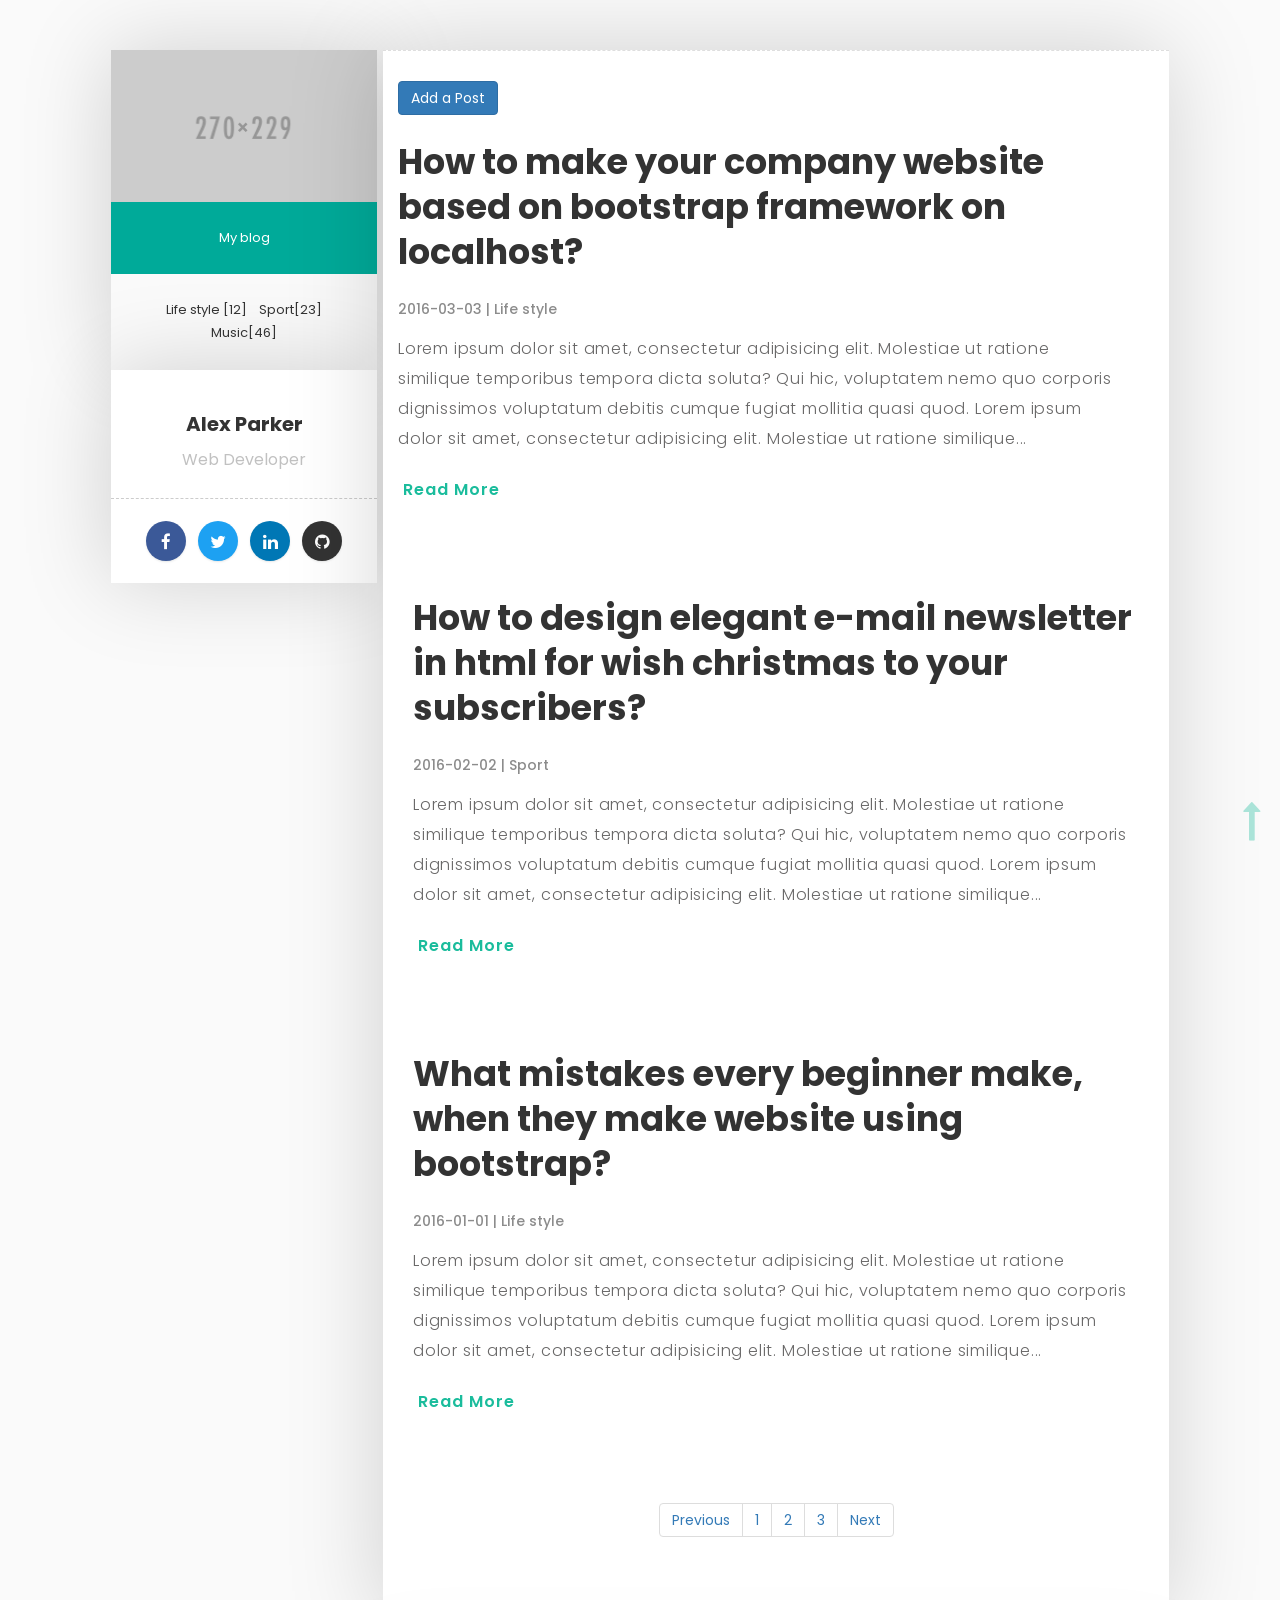
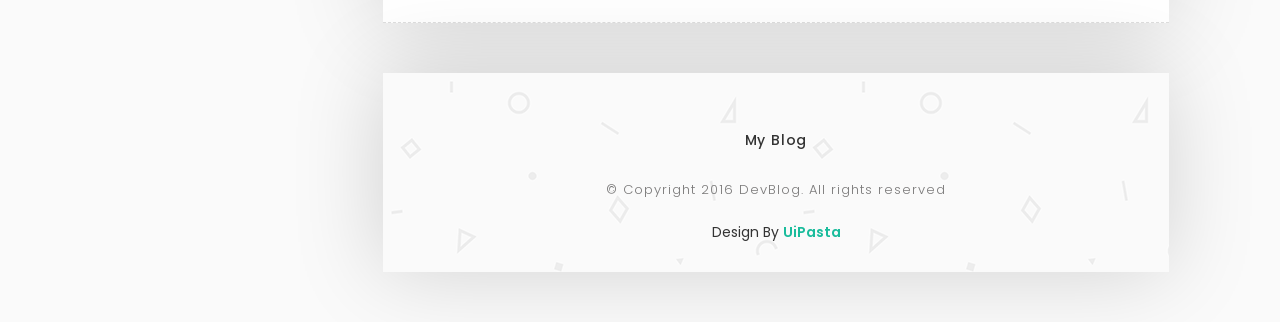
==== document/template/index.html @ 533604de "Initial commit" ====
<!DOCTYPE html>
<html lang="en">
  <head>
    <!-- Meta Tag -->
    <meta charset="UTF-8" />
    <meta name="viewport" content="width=device-width, initial-scale=1.0" />
    <meta http-equiv="X-UA-Compatible" content="IE=edge" />

    <!-- SEO -->
    <meta name="description" content="150 words" />
    <meta name="author" content="uipasta" />
    <meta name="url" content="http://www.yourdomainname.com" />
    <meta name="copyright" content="company name" />
    <meta name="robots" content="index,follow" />

    <title>DevBlog - Personal Blog Template</title>

    <!-- Favicon -->
    <link rel="shortcut icon" href="images/favicon/favicon.ico" />
    <link
      rel="apple-touch-icon"
      sizes="144x144"
      type="image/x-icon"
      href="images/favicon/apple-touch-icon.png"
    />

    <!-- All CSS Plugins -->
    <link rel="stylesheet" type="text/css" href="css/plugin.css" />

    <!-- Main CSS Stylesheet -->
    <link rel="stylesheet" type="text/css" href="css/style.css" />

    <!-- Google Web Fonts  -->
    <link
      rel="stylesheet"
      href="https://fonts.googleapis.com/css?family=Poppins:400,300,500,600,700"
    />

    <!-- HTML5 shiv and Respond.js support IE8 or Older for HTML5 elements and media queries -->
    <!--[if lt IE 9]>
      <script src="https://oss.maxcdn.com/html5shiv/3.7.3/html5shiv.min.js"></script>
      <script src="https://oss.maxcdn.com/respond/1.4.2/respond.min.js"></script>
    <![endif]-->
  </head>

  <body>
    <!-- Preloader Start -->
    <div class="preloader">
      <div class="rounder"></div>
    </div>
    <!-- Preloader End -->

    <div id="main">
      <div class="container">
        <div class="row">
          <!-- About Me (Left Sidebar) Start -->
          <div class="col-md-3">
            <div class="about-fixed">
              <div class="my-pic">
                <a href="index.html"
                  ><img src="images/pic/my-pic.png" alt=""
                /></a>
                <nav id="menu">
                  <ul class="menu-link">
                    <li><a href="index.html">My blog</a></li>
                  </ul>
                </nav>
                <ul class="menu-link">
                  <li><a href="index.html">Life style [12]</a></li>
                  <li><a href="index.html">Sport[23]</a></li>
                  <li><a href="index.html">Music[46]</a></li>
                </ul>
              </div>

              <div class="my-detail">
                <div class="white-spacing">
                  <h1>Alex Parker</h1>
                  <span>Web Developer</span>
                </div>

                <ul class="social-icon">
                  <li>
                    <a href="#" target="_blank" class="facebook"
                      ><i class="fa fa-facebook"></i
                    ></a>
                  </li>
                  <li>
                    <a href="#" target="_blank" class="twitter"
                      ><i class="fa fa-twitter"></i
                    ></a>
                  </li>
                  <li>
                    <a href="#" target="_blank" class="linkedin"
                      ><i class="fa fa-linkedin"></i
                    ></a>
                  </li>
                  <li>
                    <a href="#" target="_blank" class="github"
                      ><i class="fa fa-github"></i
                    ></a>
                  </li>
                </ul>
              </div>
            </div>
          </div>
          <!-- About Me (Left Sidebar) End -->

          <!-- Blog Post (Right Sidebar) Start -->
          <div class="col-md-9">
            <div class="col-md-12 page-body">
              <div class="row">
                <div class="col-md-12 content-page">
                  <!-- ADD A POST -->
                  <div>
                    <a href="form.html" type="button" class="btn btn-primary"
                      >Add a Post</a
                    >
                  </div>
                  <!-- ADD A POST END -->

                  <!-- Blog Post Start -->
                  <div class="col-md-12 blog-post row">
                    <div class="post-title">
                      <a href="single.html"
                        ><h1>
                          How to make your company website based on bootstrap
                          framework on localhost?
                        </h1></a
                      >
                    </div>
                    <div class="post-info">
                      <span>2016-03-03</span> | <span>Life style</span>
                    </div>
                    <p>
                      Lorem ipsum dolor sit amet, consectetur adipisicing elit.
                      Molestiae ut ratione similique temporibus tempora dicta
                      soluta? Qui hic, voluptatem nemo quo corporis dignissimos
                      voluptatum debitis cumque fugiat mollitia quasi quod.
                      Lorem ipsum dolor sit amet, consectetur adipisicing elit.
                      Molestiae ut ratione similique...
                    </p>
                    <a
                      href="single.html"
                      class="
                        button button-style button-anim
                        fa fa-long-arrow-right
                      "
                      ><span>Read More</span></a
                    >
                  </div>
                  <!-- Blog Post End -->

                  <!-- Blog Post Start -->
                  <div class="col-md-12 blog-post">
                    <div class="post-title">
                      <a href="single.html"
                        ><h1>
                          How to design elegant e-mail newsletter in html for
                          wish christmas to your subscribers?
                        </h1></a
                      >
                    </div>
                    <div class="post-info">
                      <span>2016-02-02</span> | <span>Sport</span>
                    </div>
                    <p>
                      Lorem ipsum dolor sit amet, consectetur adipisicing elit.
                      Molestiae ut ratione similique temporibus tempora dicta
                      soluta? Qui hic, voluptatem nemo quo corporis dignissimos
                      voluptatum debitis cumque fugiat mollitia quasi quod.
                      Lorem ipsum dolor sit amet, consectetur adipisicing elit.
                      Molestiae ut ratione similique...
                    </p>
                    <a
                      href="single.html"
                      class="
                        button button-style button-anim
                        fa fa-long-arrow-right
                      "
                      ><span>Read More</span></a
                    >
                  </div>
                  <!-- Blog Post End -->

                  <!-- Blog Post Start -->
                  <div class="col-md-12 blog-post">
                    <div class="post-title">
                      <a href="single.html"
                        ><h1>
                          What mistakes every beginner make, when they make
                          website using bootstrap?
                        </h1></a
                      >
                    </div>
                    <div class="post-info">
                      <span>2016-01-01</span> | <span>Life style</span>
                    </div>
                    <p>
                      Lorem ipsum dolor sit amet, consectetur adipisicing elit.
                      Molestiae ut ratione similique temporibus tempora dicta
                      soluta? Qui hic, voluptatem nemo quo corporis dignissimos
                      voluptatum debitis cumque fugiat mollitia quasi quod.
                      Lorem ipsum dolor sit amet, consectetur adipisicing elit.
                      Molestiae ut ratione similique...
                    </p>
                    <a
                      href="single.html"
                      class="
                        button button-style button-anim
                        fa fa-long-arrow-right
                      "
                      ><span>Read More</span></a
                    >
                  </div>
                  <!-- Blog Post End -->

                  <nav aria-label="Page navigation example" style="text-align: center;">
                    <ul class="pagination">
                      <li class="page-item"><a class="page-link" href="#">Previous</a></li>
                      <li class="page-item"><a class="page-link" href="#">1</a></li>
                      <li class="page-item"><a class="page-link" href="#">2</a></li>
                      <li class="page-item"><a class="page-link" href="#">3</a></li>
                      <li class="page-item"><a class="page-link" href="#">Next</a></li>
                    </ul>
                  </nav>

                </div>
              </div>
            </div>

            <!-- Footer Start -->
            <div class="col-md-12 page-body margin-top-50 footer">
              <footer>
                <ul class="menu-link">
                  <li><a href="index.html">My Blog</a></li>
                </ul>

                <p>© Copyright 2016 DevBlog. All rights reserved</p>

                <!-- UiPasta Credit Start -->
                <div class="uipasta-credit">
                  Design By
                  <a href="http://www.uipasta.com" target="_blank">UiPasta</a>
                </div>
                <!-- UiPasta Credit End -->
              </footer>
            </div>
            <!-- Footer End -->
          </div>
          <!-- Blog Post (Right Sidebar) End -->
        </div>
      </div>
    </div>

    <!-- Back to Top Start -->
    <a href="#" class="scroll-to-top"><i class="fa fa-long-arrow-up"></i></a>
    <!-- Back to Top End -->

    <!-- All Javascript Plugins  -->
    <script type="text/javascript" src="js/jquery.min.js"></script>
    <script type="text/javascript" src="js/plugin.js"></script>

    <!-- Main Javascript File  -->
    <script type="text/javascript" src="js/scripts.js"></script>
  </body>
</html>
---- document/template/css/plugin.css ----
/* Table Of Content 

  1. Bootstrap
  2. Magnific Popup
  3. End Box
  4. Owl Carousel
  5. Font Awesome
  6. Simple Line Icons

*/



/*!
 * Bootstrap v3.3.7 (http://getbootstrap.com)
 * Copyright 2011-2016 Twitter, Inc.
 * Licensed under MIT (https://github.com/twbs/bootstrap/blob/master/LICENSE)
 *//*! normalize.css v3.0.3 | MIT License | github.com/necolas/normalize.css */html{font-family:sans-serif;-webkit-text-size-adjust:100%;-ms-text-size-adjust:100%}body{margin:0}article,aside,details,figcaption,figure,footer,header,hgroup,main,menu,nav,section,summary{display:block}audio,canvas,progress,video{display:inline-block;vertical-align:baseline}audio:not([controls]){display:none;height:0}[hidden],template{display:none}a{background-color:transparent}a:active,a:hover{outline:0}abbr[title]{border-bottom:1px dotted}b,strong{font-weight:700}dfn{font-style:italic}h1{margin:.67em 0;font-size:2em}mark{color:#000;background:#ff0}small{font-size:80%}sub,sup{position:relative;font-size:75%;line-height:0;vertical-align:baseline}sup{top:-.5em}sub{bottom:-.25em}img{border:0}svg:not(:root){overflow:hidden}figure{margin:1em 40px}hr{height:0;-webkit-box-sizing:content-box;-moz-box-sizing:content-box;box-sizing:content-box}pre{overflow:auto}code,kbd,pre,samp{font-family:monospace,monospace;font-size:1em}button,input,optgroup,select,textarea{margin:0;font:inherit;color:inherit}button{overflow:visible}button,select{text-transform:none}button,html input[type=button],input[type=reset],input[type=submit]{-webkit-appearance:button;cursor:pointer}button[disabled],html input[disabled]{cursor:default}button::-moz-focus-inner,input::-moz-focus-inner{padding:0;border:0}input{line-height:normal}input[type=checkbox],input[type=radio]{-webkit-box-sizing:border-box;-moz-box-sizing:border-box;box-sizing:border-box;padding:0}input[type=number]::-webkit-inner-spin-button,input[type=number]::-webkit-outer-spin-button{height:auto}input[type=search]{-webkit-box-sizing:content-box;-moz-box-sizing:content-box;box-sizing:content-box;-webkit-appearance:textfield}input[type=search]::-webkit-search-cancel-button,input[type=search]::-webkit-search-decoration{-webkit-appearance:none}fieldset{padding:.35em .625em .75em;margin:0 2px;border:1px solid silver}legend{padding:0;border:0}textarea{overflow:auto}optgroup{font-weight:700}table{border-spacing:0;border-collapse:collapse}td,th{padding:0}/*! Source: https://github.com/h5bp/html5-boilerplate/blob/master/src/css/main.css */@media print{*,:after,:before{color:#000!important;text-shadow:none!important;background:0 0!important;-webkit-box-shadow:none!important;box-shadow:none!important}a,a:visited{text-decoration:underline}a[href]:after{content:" (" attr(href) ")"}abbr[title]:after{content:" (" attr(title) ")"}a[href^="javascript:"]:after,a[href^="#"]:after{content:""}blockquote,pre{border:1px solid #999;page-break-inside:avoid}thead{display:table-header-group}img,tr{page-break-inside:avoid}img{max-width:100%!important}h2,h3,p{orphans:3;widows:3}h2,h3{page-break-after:avoid}.navbar{display:none}.btn>.caret,.dropup>.btn>.caret{border-top-color:#000!important}.label{border:1px solid #000}.table{border-collapse:collapse!important}.table td,.table th{background-color:#fff!important}.table-bordered td,.table-bordered th{border:1px solid #ddd!important}}@font-face{font-family:'Glyphicons Halflings';src:url(../fonts/glyphicons-halflings-regular.eot);src:url(../fonts/glyphicons-halflings-regular.eot?#iefix) format('embedded-opentype'),url(../fonts/glyphicons-halflings-regular.woff2) format('woff2'),url(../fonts/glyphicons-halflings-regular.woff) format('woff'),url(../fonts/glyphicons-halflings-regular.ttf) format('truetype'),url(../fonts/glyphicons-halflings-regular.svg#glyphicons_halflingsregular) format('svg')}.glyphicon{position:relative;top:1px;display:inline-block;font-family:'Glyphicons Halflings';font-style:normal;font-weight:400;line-height:1;-webkit-font-smoothing:antialiased;-moz-osx-font-smoothing:grayscale}.glyphicon-asterisk:before{content:"\002a"}.glyphicon-plus:before{content:"\002b"}.glyphicon-eur:before,.glyphicon-euro:before{content:"\20ac"}.glyphicon-minus:before{content:"\2212"}.glyphicon-cloud:before{content:"\2601"}.glyphicon-envelope:before{content:"\2709"}.glyphicon-pencil:before{content:"\270f"}.glyphicon-glass:before{content:"\e001"}.glyphicon-music:before{content:"\e002"}.glyphicon-search:before{content:"\e003"}.glyphicon-heart:before{content:"\e005"}.glyphicon-star:before{content:"\e006"}.glyphicon-star-empty:before{content:"\e007"}.glyphicon-user:before{content:"\e008"}.glyphicon-film:before{content:"\e009"}.glyphicon-th-large:before{content:"\e010"}.glyphicon-th:before{content:"\e011"}.glyphicon-th-list:before{content:"\e012"}.glyphicon-ok:before{content:"\e013"}.glyphicon-remove:before{content:"\e014"}.glyphicon-zoom-in:before{content:"\e015"}.glyphicon-zoom-out:before{content:"\e016"}.glyphicon-off:before{content:"\e017"}.glyphicon-signal:before{content:"\e018"}.glyphicon-cog:before{content:"\e019"}.glyphicon-trash:before{content:"\e020"}.glyphicon-home:before{content:"\e021"}.glyphicon-file:before{content:"\e022"}.glyphicon-time:before{content:"\e023"}.glyphicon-road:before{content:"\e024"}.glyphicon-download-alt:before{content:"\e025"}.glyphicon-download:before{content:"\e026"}.glyphicon-upload:before{content:"\e027"}.glyphicon-inbox:before{content:"\e028"}.glyphicon-play-circle:before{content:"\e029"}.glyphicon-repeat:before{content:"\e030"}.glyphicon-refresh:before{content:"\e031"}.glyphicon-list-alt:before{content:"\e032"}.glyphicon-lock:before{content:"\e033"}.glyphicon-flag:before{content:"\e034"}.glyphicon-headphones:before{content:"\e035"}.glyphicon-volume-off:before{content:"\e036"}.glyphicon-volume-down:before{content:"\e037"}.glyphicon-volume-up:before{content:"\e038"}.glyphicon-qrcode:before{content:"\e039"}.glyphicon-barcode:before{content:"\e040"}.glyphicon-tag:before{content:"\e041"}.glyphicon-tags:before{content:"\e042"}.glyphicon-book:before{content:"\e043"}.glyphicon-bookmark:before{content:"\e044"}.glyphicon-print:before{content:"\e045"}.glyphicon-camera:before{content:"\e046"}.glyphicon-font:before{content:"\e047"}.glyphicon-bold:before{content:"\e048"}.glyphicon-italic:before{content:"\e049"}.glyphicon-text-height:before{content:"\e050"}.glyphicon-text-width:before{content:"\e051"}.glyphicon-align-left:before{content:"\e052"}.glyphicon-align-center:before{content:"\e053"}.glyphicon-align-right:before{content:"\e054"}.glyphicon-align-justify:before{content:"\e055"}.glyphicon-list:before{content:"\e056"}.glyphicon-indent-left:before{content:"\e057"}.glyphicon-indent-right:before{content:"\e058"}.glyphicon-facetime-video:before{content:"\e059"}.glyphicon-picture:before{content:"\e060"}.glyphicon-map-marker:before{content:"\e062"}.glyphicon-adjust:before{content:"\e063"}.glyphicon-tint:before{content:"\e064"}.glyphicon-edit:before{content:"\e065"}.glyphicon-share:before{content:"\e066"}.glyphicon-check:before{content:"\e067"}.glyphicon-move:before{content:"\e068"}.glyphicon-step-backward:before{content:"\e069"}.glyphicon-fast-backward:before{content:"\e070"}.glyphicon-backward:before{content:"\e071"}.glyphicon-play:before{content:"\e072"}.glyphicon-pause:before{content:"\e073"}.glyphicon-stop:before{content:"\e074"}.glyphicon-forward:before{content:"\e075"}.glyphicon-fast-forward:before{content:"\e076"}.glyphicon-step-forward:before{content:"\e077"}.glyphicon-eject:before{content:"\e078"}.glyphicon-chevron-left:before{content:"\e079"}.glyphicon-chevron-right:before{content:"\e080"}.glyphicon-plus-sign:before{content:"\e081"}.glyphicon-minus-sign:before{content:"\e082"}.glyphicon-remove-sign:before{content:"\e083"}.glyphicon-ok-sign:before{content:"\e084"}.glyphicon-question-sign:before{content:"\e085"}.glyphicon-info-sign:before{content:"\e086"}.glyphicon-screenshot:before{content:"\e087"}.glyphicon-remove-circle:before{content:"\e088"}.glyphicon-ok-circle:before{content:"\e089"}.glyphicon-ban-circle:before{content:"\e090"}.glyphicon-arrow-left:before{content:"\e091"}.glyphicon-arrow-right:before{content:"\e092"}.glyphicon-arrow-up:before{content:"\e093"}.glyphicon-arrow-down:before{content:"\e094"}.glyphicon-share-alt:before{content:"\e095"}.glyphicon-resize-full:before{content:"\e096"}.glyphicon-resize-small:before{content:"\e097"}.glyphicon-exclamation-sign:before{content:"\e101"}.glyphicon-gift:before{content:"\e102"}.glyphicon-leaf:before{content:"\e103"}.glyphicon-fire:before{content:"\e104"}.glyphicon-eye-open:before{content:"\e105"}.glyphicon-eye-close:before{content:"\e106"}.glyphicon-warning-sign:before{content:"\e107"}.glyphicon-plane:before{content:"\e108"}.glyphicon-calendar:before{content:"\e109"}.glyphicon-random:before{content:"\e110"}.glyphicon-comment:before{content:"\e111"}.glyphicon-magnet:before{content:"\e112"}.glyphicon-chevron-up:before{content:"\e113"}.glyphicon-chevron-down:before{content:"\e114"}.glyphicon-retweet:before{content:"\e115"}.glyphicon-shopping-cart:before{content:"\e116"}.glyphicon-folder-close:before{content:"\e117"}.glyphicon-folder-open:before{content:"\e118"}.glyphicon-resize-vertical:before{content:"\e119"}.glyphicon-resize-horizontal:before{content:"\e120"}.glyphicon-hdd:before{content:"\e121"}.glyphicon-bullhorn:before{content:"\e122"}.glyphicon-bell:before{content:"\e123"}.glyphicon-certificate:before{content:"\e124"}.glyphicon-thumbs-up:before{content:"\e125"}.glyphicon-thumbs-down:before{content:"\e126"}.glyphicon-hand-right:before{content:"\e127"}.glyphicon-hand-left:before{content:"\e128"}.glyphicon-hand-up:before{content:"\e129"}.glyphicon-hand-down:before{content:"\e130"}.glyphicon-circle-arrow-right:before{content:"\e131"}.glyphicon-circle-arrow-left:before{content:"\e132"}.glyphicon-circle-arrow-up:before{content:"\e133"}.glyphicon-circle-arrow-down:before{content:"\e134"}.glyphicon-globe:before{content:"\e135"}.glyphicon-wrench:before{content:"\e136"}.glyphicon-tasks:before{content:"\e137"}.glyphicon-filter:before{content:"\e138"}.glyphicon-briefcase:before{content:"\e139"}.glyphicon-fullscreen:before{content:"\e140"}.glyphicon-dashboard:before{content:"\e141"}.glyphicon-paperclip:before{content:"\e142"}.glyphicon-heart-empty:before{content:"\e143"}.glyphicon-link:before{content:"\e144"}.glyphicon-phone:before{content:"\e145"}.glyphicon-pushpin:before{content:"\e146"}.glyphicon-usd:before{content:"\e148"}.glyphicon-gbp:before{content:"\e149"}.glyphicon-sort:before{content:"\e150"}.glyphicon-sort-by-alphabet:before{content:"\e151"}.glyphicon-sort-by-alphabet-alt:before{content:"\e152"}.glyphicon-sort-by-order:before{content:"\e153"}.glyphicon-sort-by-order-alt:before{content:"\e154"}.glyphicon-sort-by-attributes:before{content:"\e155"}.glyphicon-sort-by-attributes-alt:before{content:"\e156"}.glyphicon-unchecked:before{content:"\e157"}.glyphicon-expand:before{content:"\e158"}.glyphicon-collapse-down:before{content:"\e159"}.glyphicon-collapse-up:before{content:"\e160"}.glyphicon-log-in:before{content:"\e161"}.glyphicon-flash:before{content:"\e162"}.glyphicon-log-out:before{content:"\e163"}.glyphicon-new-window:before{content:"\e164"}.glyphicon-record:before{content:"\e165"}.glyphicon-save:before{content:"\e166"}.glyphicon-open:before{content:"\e167"}.glyphicon-saved:before{content:"\e168"}.glyphicon-import:before{content:"\e169"}.glyphicon-export:before{content:"\e170"}.glyphicon-send:before{content:"\e171"}.glyphicon-floppy-disk:before{content:"\e172"}.glyphicon-floppy-saved:before{content:"\e173"}.glyphicon-floppy-remove:before{content:"\e174"}.glyphicon-floppy-save:before{content:"\e175"}.glyphicon-floppy-open:before{content:"\e176"}.glyphicon-credit-card:before{content:"\e177"}.glyphicon-transfer:before{content:"\e178"}.glyphicon-cutlery:before{content:"\e179"}.glyphicon-header:before{content:"\e180"}.glyphicon-compressed:before{content:"\e181"}.glyphicon-earphone:before{content:"\e182"}.glyphicon-phone-alt:before{content:"\e183"}.glyphicon-tower:before{content:"\e184"}.glyphicon-stats:before{content:"\e185"}.glyphicon-sd-video:before{content:"\e186"}.glyphicon-hd-video:before{content:"\e187"}.glyphicon-subtitles:before{content:"\e188"}.glyphicon-sound-stereo:before{content:"\e189"}.glyphicon-sound-dolby:before{content:"\e190"}.glyphicon-sound-5-1:before{content:"\e191"}.glyphicon-sound-6-1:before{content:"\e192"}.glyphicon-sound-7-1:before{content:"\e193"}.glyphicon-copyright-mark:before{content:"\e194"}.glyphicon-registration-mark:before{content:"\e195"}.glyphicon-cloud-download:before{content:"\e197"}.glyphicon-cloud-upload:before{content:"\e198"}.glyphicon-tree-conifer:before{content:"\e199"}.glyphicon-tree-deciduous:before{content:"\e200"}.glyphicon-cd:before{content:"\e201"}.glyphicon-save-file:before{content:"\e202"}.glyphicon-open-file:before{content:"\e203"}.glyphicon-level-up:before{content:"\e204"}.glyphicon-copy:before{content:"\e205"}.glyphicon-paste:before{content:"\e206"}.glyphicon-alert:before{content:"\e209"}.glyphicon-equalizer:before{content:"\e210"}.glyphicon-king:before{content:"\e211"}.glyphicon-queen:before{content:"\e212"}.glyphicon-pawn:before{content:"\e213"}.glyphicon-bishop:before{content:"\e214"}.glyphicon-knight:before{content:"\e215"}.glyphicon-baby-formula:before{content:"\e216"}.glyphicon-tent:before{content:"\26fa"}.glyphicon-blackboard:before{content:"\e218"}.glyphicon-bed:before{content:"\e219"}.glyphicon-apple:before{content:"\f8ff"}.glyphicon-erase:before{content:"\e221"}.glyphicon-hourglass:before{content:"\231b"}.glyphicon-lamp:before{content:"\e223"}.glyphicon-duplicate:before{content:"\e224"}.glyphicon-piggy-bank:before{content:"\e225"}.glyphicon-scissors:before{content:"\e226"}.glyphicon-bitcoin:before{content:"\e227"}.glyphicon-btc:before{content:"\e227"}.glyphicon-xbt:before{content:"\e227"}.glyphicon-yen:before{content:"\00a5"}.glyphicon-jpy:before{content:"\00a5"}.glyphicon-ruble:before{content:"\20bd"}.glyphicon-rub:before{content:"\20bd"}.glyphicon-scale:before{content:"\e230"}.glyphicon-ice-lolly:before{content:"\e231"}.glyphicon-ice-lolly-tasted:before{content:"\e232"}.glyphicon-education:before{content:"\e233"}.glyphicon-option-horizontal:before{content:"\e234"}.glyphicon-option-vertical:before{content:"\e235"}.glyphicon-menu-hamburger:before{content:"\e236"}.glyphicon-modal-window:before{content:"\e237"}.glyphicon-oil:before{content:"\e238"}.glyphicon-grain:before{content:"\e239"}.glyphicon-sunglasses:before{content:"\e240"}.glyphicon-text-size:before{content:"\e241"}.glyphicon-text-color:before{content:"\e242"}.glyphicon-text-background:before{content:"\e243"}.glyphicon-object-align-top:before{content:"\e244"}.glyphicon-object-align-bottom:before{content:"\e245"}.glyphicon-object-align-horizontal:before{content:"\e246"}.glyphicon-object-align-left:before{content:"\e247"}.glyphicon-object-align-vertical:before{content:"\e248"}.glyphicon-object-align-right:before{content:"\e249"}.glyphicon-triangle-right:before{content:"\e250"}.glyphicon-triangle-left:before{content:"\e251"}.glyphicon-triangle-bottom:before{content:"\e252"}.glyphicon-triangle-top:before{content:"\e253"}.glyphicon-console:before{content:"\e254"}.glyphicon-superscript:before{content:"\e255"}.glyphicon-subscript:before{content:"\e256"}.glyphicon-menu-left:before{content:"\e257"}.glyphicon-menu-right:before{content:"\e258"}.glyphicon-menu-down:before{content:"\e259"}.glyphicon-menu-up:before{content:"\e260"}*{-webkit-box-sizing:border-box;-moz-box-sizing:border-box;box-sizing:border-box}:after,:before{-webkit-box-sizing:border-box;-moz-box-sizing:border-box;box-sizing:border-box}html{font-size:10px;-webkit-tap-highlight-color:rgba(0,0,0,0)}body{font-family:"Helvetica Neue",Helvetica,Arial,sans-serif;font-size:14px;line-height:1.42857143;color:#333;background-color:#fff}button,input,select,textarea{font-family:inherit;font-size:inherit;line-height:inherit}a{color:#337ab7;text-decoration:none}a:focus,a:hover{color:#23527c;text-decoration:underline}a:focus{outline:5px auto -webkit-focus-ring-color;outline-offset:-2px}figure{margin:0}img{vertical-align:middle}.carousel-inner>.item>a>img,.carousel-inner>.item>img,.img-responsive,.thumbnail a>img,.thumbnail>img{display:block;max-width:100%;height:auto}.img-rounded{border-radius:6px}.img-thumbnail{display:inline-block;max-width:100%;height:auto;padding:4px;line-height:1.42857143;background-color:#fff;border:1px solid #ddd;border-radius:4px;-webkit-transition:all .2s ease-in-out;-o-transition:all .2s ease-in-out;transition:all .2s ease-in-out}.img-circle{border-radius:50%}hr{margin-top:20px;margin-bottom:20px;border:0;border-top:1px solid #eee}.sr-only{position:absolute;width:1px;height:1px;padding:0;margin:-1px;overflow:hidden;clip:rect(0,0,0,0);border:0}.sr-only-focusable:active,.sr-only-focusable:focus{position:static;width:auto;height:auto;margin:0;overflow:visible;clip:auto}[role=button]{cursor:pointer}.h1,.h2,.h3,.h4,.h5,.h6,h1,h2,h3,h4,h5,h6{font-family:inherit;font-weight:500;line-height:1.1;color:inherit}.h1 .small,.h1 small,.h2 .small,.h2 small,.h3 .small,.h3 small,.h4 .small,.h4 small,.h5 .small,.h5 small,.h6 .small,.h6 small,h1 .small,h1 small,h2 .small,h2 small,h3 .small,h3 small,h4 .small,h4 small,h5 .small,h5 small,h6 .small,h6 small{font-weight:400;line-height:1;color:#777}.h1,.h2,.h3,h1,h2,h3{margin-top:20px;margin-bottom:10px}.h1 .small,.h1 small,.h2 .small,.h2 small,.h3 .small,.h3 small,h1 .small,h1 small,h2 .small,h2 small,h3 .small,h3 small{font-size:65%}.h4,.h5,.h6,h4,h5,h6{margin-top:10px;margin-bottom:10px}.h4 .small,.h4 small,.h5 .small,.h5 small,.h6 .small,.h6 small,h4 .small,h4 small,h5 .small,h5 small,h6 .small,h6 small{font-size:75%}.h1,h1{font-size:36px}.h2,h2{font-size:30px}.h3,h3{font-size:24px}.h4,h4{font-size:18px}.h5,h5{font-size:14px}.h6,h6{font-size:12px}p{margin:0 0 10px}.lead{margin-bottom:20px;font-size:16px;font-weight:300;line-height:1.4}@media (min-width:768px){.lead{font-size:21px}}.small,small{font-size:85%}.mark,mark{padding:.2em;background-color:#fcf8e3}.text-left{text-align:left}.text-right{text-align:right}.text-center{text-align:center}.text-justify{text-align:justify}.text-nowrap{white-space:nowrap}.text-lowercase{text-transform:lowercase}.text-uppercase{text-transform:uppercase}.text-capitalize{text-transform:capitalize}.text-muted{color:#777}.text-primary{color:#337ab7}a.text-primary:focus,a.text-primary:hover{color:#286090}.text-success{color:#3c763d}a.text-success:focus,a.text-success:hover{color:#2b542c}.text-info{color:#31708f}a.text-info:focus,a.text-info:hover{color:#245269}.text-warning{color:#8a6d3b}a.text-warning:focus,a.text-warning:hover{color:#66512c}.text-danger{color:#a94442}a.text-danger:focus,a.text-danger:hover{color:#843534}.bg-primary{color:#fff;background-color:#337ab7}a.bg-primary:focus,a.bg-primary:hover{background-color:#286090}.bg-success{background-color:#dff0d8}a.bg-success:focus,a.bg-success:hover{background-color:#c1e2b3}.bg-info{background-color:#d9edf7}a.bg-info:focus,a.bg-info:hover{background-color:#afd9ee}.bg-warning{background-color:#fcf8e3}a.bg-warning:focus,a.bg-warning:hover{background-color:#f7ecb5}.bg-danger{background-color:#f2dede}a.bg-danger:focus,a.bg-danger:hover{background-color:#e4b9b9}.page-header{padding-bottom:9px;margin:40px 0 20px;border-bottom:1px solid #eee}ol,ul{margin-top:0;margin-bottom:10px}ol ol,ol ul,ul ol,ul ul{margin-bottom:0}.list-unstyled{padding-left:0;list-style:none}.list-inline{padding-left:0;margin-left:-5px;list-style:none}.list-inline>li{display:inline-block;padding-right:5px;padding-left:5px}dl{margin-top:0;margin-bottom:20px}dd,dt{line-height:1.42857143}dt{font-weight:700}dd{margin-left:0}@media (min-width:768px){.dl-horizontal dt{float:left;width:160px;overflow:hidden;clear:left;text-align:right;text-overflow:ellipsis;white-space:nowrap}.dl-horizontal dd{margin-left:180px}}abbr[data-original-title],abbr[title]{cursor:help;border-bottom:1px dotted #777}.initialism{font-size:90%;text-transform:uppercase}blockquote{padding:10px 20px;margin:0 0 20px;font-size:17.5px;border-left:5px solid #eee}blockquote ol:last-child,blockquote p:last-child,blockquote ul:last-child{margin-bottom:0}blockquote .small,blockquote footer,blockquote small{display:block;font-size:80%;line-height:1.42857143;color:#777}blockquote .small:before,blockquote footer:before,blockquote small:before{content:'\2014 \00A0'}.blockquote-reverse,blockquote.pull-right{padding-right:15px;padding-left:0;text-align:right;border-right:5px solid #eee;border-left:0}.blockquote-reverse .small:before,.blockquote-reverse footer:before,.blockquote-reverse small:before,blockquote.pull-right .small:before,blockquote.pull-right footer:before,blockquote.pull-right small:before{content:''}.blockquote-reverse .small:after,.blockquote-reverse footer:after,.blockquote-reverse small:after,blockquote.pull-right .small:after,blockquote.pull-right footer:after,blockquote.pull-right small:after{content:'\00A0 \2014'}address{margin-bottom:20px;font-style:normal;line-height:1.42857143}code,kbd,pre,samp{font-family:Menlo,Monaco,Consolas,"Courier New",monospace}code{padding:2px 4px;font-size:90%;color:#c7254e;background-color:#f9f2f4;border-radius:4px}kbd{padding:2px 4px;font-size:90%;color:#fff;background-color:#333;border-radius:3px;-webkit-box-shadow:inset 0 -1px 0 rgba(0,0,0,.25);box-shadow:inset 0 -1px 0 rgba(0,0,0,.25)}kbd kbd{padding:0;font-size:100%;font-weight:700;-webkit-box-shadow:none;box-shadow:none}pre{display:block;padding:9.5px;margin:0 0 10px;font-size:13px;line-height:1.42857143;color:#333;word-break:break-all;word-wrap:break-word;background-color:#f5f5f5;border:1px solid #ccc;border-radius:4px}pre code{padding:0;font-size:inherit;color:inherit;white-space:pre-wrap;background-color:transparent;border-radius:0}.pre-scrollable{max-height:340px;overflow-y:scroll}.container{padding-right:15px;padding-left:15px;margin-right:auto;margin-left:auto}@media (min-width:768px){.container{width:750px}}@media (min-width:992px){.container{width:970px}}@media (min-width:1200px){.container{width:85%}}.container-fluid{padding-right:15px;padding-left:15px;margin-right:auto;margin-left:auto}.row{margin-right:-15px;margin-left:-15px}.col-lg-1,.col-lg-10,.col-lg-11,.col-lg-12,.col-lg-2,.col-lg-3,.col-lg-4,.col-lg-5,.col-lg-6,.col-lg-7,.col-lg-8,.col-lg-9,.col-md-1,.col-md-10,.col-md-11,.col-md-12,.col-md-2,.col-md-3,.col-md-4,.col-md-5,.col-md-6,.col-md-7,.col-md-8,.col-md-9,.col-sm-1,.col-sm-10,.col-sm-11,.col-sm-12,.col-sm-2,.col-sm-3,.col-sm-4,.col-sm-5,.col-sm-6,.col-sm-7,.col-sm-8,.col-sm-9,.col-xs-1,.col-xs-10,.col-xs-11,.col-xs-12,.col-xs-2,.col-xs-3,.col-xs-4,.col-xs-5,.col-xs-6,.col-xs-7,.col-xs-8,.col-xs-9{position:relative;min-height:1px;padding-right:15px;padding-left:15px}.col-xs-1,.col-xs-10,.col-xs-11,.col-xs-12,.col-xs-2,.col-xs-3,.col-xs-4,.col-xs-5,.col-xs-6,.col-xs-7,.col-xs-8,.col-xs-9{float:left}.col-xs-12{width:100%}.col-xs-11{width:91.66666667%}.col-xs-10{width:83.33333333%}.col-xs-9{width:75%}.col-xs-8{width:66.66666667%}.col-xs-7{width:58.33333333%}.col-xs-6{width:50%}.col-xs-5{width:41.66666667%}.col-xs-4{width:33.33333333%}.col-xs-3{width:25%}.col-xs-2{width:16.66666667%}.col-xs-1{width:8.33333333%}.col-xs-pull-12{right:100%}.col-xs-pull-11{right:91.66666667%}.col-xs-pull-10{right:83.33333333%}.col-xs-pull-9{right:75%}.col-xs-pull-8{right:66.66666667%}.col-xs-pull-7{right:58.33333333%}.col-xs-pull-6{right:50%}.col-xs-pull-5{right:41.66666667%}.col-xs-pull-4{right:33.33333333%}.col-xs-pull-3{right:25%}.col-xs-pull-2{right:16.66666667%}.col-xs-pull-1{right:8.33333333%}.col-xs-pull-0{right:auto}.col-xs-push-12{left:100%}.col-xs-push-11{left:91.66666667%}.col-xs-push-10{left:83.33333333%}.col-xs-push-9{left:75%}.col-xs-push-8{left:66.66666667%}.col-xs-push-7{left:58.33333333%}.col-xs-push-6{left:50%}.col-xs-push-5{left:41.66666667%}.col-xs-push-4{left:33.33333333%}.col-xs-push-3{left:25%}.col-xs-push-2{left:16.66666667%}.col-xs-push-1{left:8.33333333%}.col-xs-push-0{left:auto}.col-xs-offset-12{margin-left:100%}.col-xs-offset-11{margin-left:91.66666667%}.col-xs-offset-10{margin-left:83.33333333%}.col-xs-offset-9{margin-left:75%}.col-xs-offset-8{margin-left:66.66666667%}.col-xs-offset-7{margin-left:58.33333333%}.col-xs-offset-6{margin-left:50%}.col-xs-offset-5{margin-left:41.66666667%}.col-xs-offset-4{margin-left:33.33333333%}.col-xs-offset-3{margin-left:25%}.col-xs-offset-2{margin-left:16.66666667%}.col-xs-offset-1{margin-left:8.33333333%}.col-xs-offset-0{margin-left:0}@media (min-width:768px){.col-sm-1,.col-sm-10,.col-sm-11,.col-sm-12,.col-sm-2,.col-sm-3,.col-sm-4,.col-sm-5,.col-sm-6,.col-sm-7,.col-sm-8,.col-sm-9{float:left}.col-sm-12{width:100%}.col-sm-11{width:91.66666667%}.col-sm-10{width:83.33333333%}.col-sm-9{width:75%}.col-sm-8{width:66.66666667%}.col-sm-7{width:58.33333333%}.col-sm-6{width:50%}.col-sm-5{width:41.66666667%}.col-sm-4{width:33.33333333%}.col-sm-3{width:25%}.col-sm-2{width:16.66666667%}.col-sm-1{width:8.33333333%}.col-sm-pull-12{right:100%}.col-sm-pull-11{right:91.66666667%}.col-sm-pull-10{right:83.33333333%}.col-sm-pull-9{right:75%}.col-sm-pull-8{right:66.66666667%}.col-sm-pull-7{right:58.33333333%}.col-sm-pull-6{right:50%}.col-sm-pull-5{right:41.66666667%}.col-sm-pull-4{right:33.33333333%}.col-sm-pull-3{right:25%}.col-sm-pull-2{right:16.66666667%}.col-sm-pull-1{right:8.33333333%}.col-sm-pull-0{right:auto}.col-sm-push-12{left:100%}.col-sm-push-11{left:91.66666667%}.col-sm-push-10{left:83.33333333%}.col-sm-push-9{left:75%}.col-sm-push-8{left:66.66666667%}.col-sm-push-7{left:58.33333333%}.col-sm-push-6{left:50%}.col-sm-push-5{left:41.66666667%}.col-sm-push-4{left:33.33333333%}.col-sm-push-3{left:25%}.col-sm-push-2{left:16.66666667%}.col-sm-push-1{left:8.33333333%}.col-sm-push-0{left:auto}.col-sm-offset-12{margin-left:100%}.col-sm-offset-11{margin-left:91.66666667%}.col-sm-offset-10{margin-left:83.33333333%}.col-sm-offset-9{margin-left:75%}.col-sm-offset-8{margin-left:66.66666667%}.col-sm-offset-7{margin-left:58.33333333%}.col-sm-offset-6{margin-left:50%}.col-sm-offset-5{margin-left:41.66666667%}.col-sm-offset-4{margin-left:33.33333333%}.col-sm-offset-3{margin-left:25%}.col-sm-offset-2{margin-left:16.66666667%}.col-sm-offset-1{margin-left:8.33333333%}.col-sm-offset-0{margin-left:0}}@media (min-width:992px){.col-md-1,.col-md-10,.col-md-11,.col-md-12,.col-md-2,.col-md-3,.col-md-4,.col-md-5,.col-md-6,.col-md-7,.col-md-8,.col-md-9{float:left}.col-md-12{width:100%}.col-md-11{width:91.66666667%}.col-md-10{width:83.33333333%}.col-md-9{width:75%}.col-md-8{width:66.66666667%}.col-md-7{width:58.33333333%}.col-md-6{width:50%}.col-md-5{width:41.66666667%}.col-md-4{width:33.33333333%}.col-md-3{width:25%}.col-md-2{width:16.66666667%}.col-md-1{width:8.33333333%}.col-md-pull-12{right:100%}.col-md-pull-11{right:91.66666667%}.col-md-pull-10{right:83.33333333%}.col-md-pull-9{right:75%}.col-md-pull-8{right:66.66666667%}.col-md-pull-7{right:58.33333333%}.col-md-pull-6{right:50%}.col-md-pull-5{right:41.66666667%}.col-md-pull-4{right:33.33333333%}.col-md-pull-3{right:25%}.col-md-pull-2{right:16.66666667%}.col-md-pull-1{right:8.33333333%}.col-md-pull-0{right:auto}.col-md-push-12{left:100%}.col-md-push-11{left:91.66666667%}.col-md-push-10{left:83.33333333%}.col-md-push-9{left:75%}.col-md-push-8{left:66.66666667%}.col-md-push-7{left:58.33333333%}.col-md-push-6{left:50%}.col-md-push-5{left:41.66666667%}.col-md-push-4{left:33.33333333%}.col-md-push-3{left:25%}.col-md-push-2{left:16.66666667%}.col-md-push-1{left:8.33333333%}.col-md-push-0{left:auto}.col-md-offset-12{margin-left:100%}.col-md-offset-11{margin-left:91.66666667%}.col-md-offset-10{margin-left:83.33333333%}.col-md-offset-9{margin-left:75%}.col-md-offset-8{margin-left:66.66666667%}.col-md-offset-7{margin-left:58.33333333%}.col-md-offset-6{margin-left:50%}.col-md-offset-5{margin-left:41.66666667%}.col-md-offset-4{margin-left:33.33333333%}.col-md-offset-3{margin-left:25%}.col-md-offset-2{margin-left:16.66666667%}.col-md-offset-1{margin-left:8.33333333%}.col-md-offset-0{margin-left:0}}@media (min-width:1200px){.col-lg-1,.col-lg-10,.col-lg-11,.col-lg-12,.col-lg-2,.col-lg-3,.col-lg-4,.col-lg-5,.col-lg-6,.col-lg-7,.col-lg-8,.col-lg-9{float:left}.col-lg-12{width:100%}.col-lg-11{width:91.66666667%}.col-lg-10{width:83.33333333%}.col-lg-9{width:75%}.col-lg-8{width:66.66666667%}.col-lg-7{width:58.33333333%}.col-lg-6{width:50%}.col-lg-5{width:41.66666667%}.col-lg-4{width:33.33333333%}.col-lg-3{width:25%}.col-lg-2{width:16.66666667%}.col-lg-1{width:8.33333333%}.col-lg-pull-12{right:100%}.col-lg-pull-11{right:91.66666667%}.col-lg-pull-10{right:83.33333333%}.col-lg-pull-9{right:75%}.col-lg-pull-8{right:66.66666667%}.col-lg-pull-7{right:58.33333333%}.col-lg-pull-6{right:50%}.col-lg-pull-5{right:41.66666667%}.col-lg-pull-4{right:33.33333333%}.col-lg-pull-3{right:25%}.col-lg-pull-2{right:16.66666667%}.col-lg-pull-1{right:8.33333333%}.col-lg-pull-0{right:auto}.col-lg-push-12{left:100%}.col-lg-push-11{left:91.66666667%}.col-lg-push-10{left:83.33333333%}.col-lg-push-9{left:75%}.col-lg-push-8{left:66.66666667%}.col-lg-push-7{left:58.33333333%}.col-lg-push-6{left:50%}.col-lg-push-5{left:41.66666667%}.col-lg-push-4{left:33.33333333%}.col-lg-push-3{left:25%}.col-lg-push-2{left:16.66666667%}.col-lg-push-1{left:8.33333333%}.col-lg-push-0{left:auto}.col-lg-offset-12{margin-left:100%}.col-lg-offset-11{margin-left:91.66666667%}.col-lg-offset-10{margin-left:83.33333333%}.col-lg-offset-9{margin-left:75%}.col-lg-offset-8{margin-left:66.66666667%}.col-lg-offset-7{margin-left:58.33333333%}.col-lg-offset-6{margin-left:50%}.col-lg-offset-5{margin-left:41.66666667%}.col-lg-offset-4{margin-left:33.33333333%}.col-lg-offset-3{margin-left:25%}.col-lg-offset-2{margin-left:16.66666667%}.col-lg-offset-1{margin-left:8.33333333%}.col-lg-offset-0{margin-left:0}}table{background-color:transparent}caption{padding-top:8px;padding-bottom:8px;color:#777;text-align:left}th{text-align:left}.table{width:100%;max-width:100%;margin-bottom:20px}.table>tbody>tr>td,.table>tbody>tr>th,.table>tfoot>tr>td,.table>tfoot>tr>th,.table>thead>tr>td,.table>thead>tr>th{padding:8px;line-height:1.42857143;vertical-align:top;border-top:1px solid #ddd}.table>thead>tr>th{vertical-align:bottom;border-bottom:2px solid #ddd}.table>caption+thead>tr:first-child>td,.table>caption+thead>tr:first-child>th,.table>colgroup+thead>tr:first-child>td,.table>colgroup+thead>tr:first-child>th,.table>thead:first-child>tr:first-child>td,.table>thead:first-child>tr:first-child>th{border-top:0}.table>tbody+tbody{border-top:2px solid #ddd}.table .table{background-color:#fff}.table-condensed>tbody>tr>td,.table-condensed>tbody>tr>th,.table-condensed>tfoot>tr>td,.table-condensed>tfoot>tr>th,.table-condensed>thead>tr>td,.table-condensed>thead>tr>th{padding:5px}.table-bordered{border:1px solid #ddd}.table-bordered>tbody>tr>td,.table-bordered>tbody>tr>th,.table-bordered>tfoot>tr>td,.table-bordered>tfoot>tr>th,.table-bordered>thead>tr>td,.table-bordered>thead>tr>th{border:1px solid #ddd}.table-bordered>thead>tr>td,.table-bordered>thead>tr>th{border-bottom-width:2px}.table-striped>tbody>tr:nth-of-type(odd){background-color:#f9f9f9}.table-hover>tbody>tr:hover{background-color:#f5f5f5}table col[class*=col-]{position:static;display:table-column;float:none}table td[class*=col-],table th[class*=col-]{position:static;display:table-cell;float:none}.table>tbody>tr.active>td,.table>tbody>tr.active>th,.table>tbody>tr>td.active,.table>tbody>tr>th.active,.table>tfoot>tr.active>td,.table>tfoot>tr.active>th,.table>tfoot>tr>td.active,.table>tfoot>tr>th.active,.table>thead>tr.active>td,.table>thead>tr.active>th,.table>thead>tr>td.active,.table>thead>tr>th.active{background-color:#f5f5f5}.table-hover>tbody>tr.active:hover>td,.table-hover>tbody>tr.active:hover>th,.table-hover>tbody>tr:hover>.active,.table-hover>tbody>tr>td.active:hover,.table-hover>tbody>tr>th.active:hover{background-color:#e8e8e8}.table>tbody>tr.success>td,.table>tbody>tr.success>th,.table>tbody>tr>td.success,.table>tbody>tr>th.success,.table>tfoot>tr.success>td,.table>tfoot>tr.success>th,.table>tfoot>tr>td.success,.table>tfoot>tr>th.success,.table>thead>tr.success>td,.table>thead>tr.success>th,.table>thead>tr>td.success,.table>thead>tr>th.success{background-color:#dff0d8}.table-hover>tbody>tr.success:hover>td,.table-hover>tbody>tr.success:hover>th,.table-hover>tbody>tr:hover>.success,.table-hover>tbody>tr>td.success:hover,.table-hover>tbody>tr>th.success:hover{background-color:#d0e9c6}.table>tbody>tr.info>td,.table>tbody>tr.info>th,.table>tbody>tr>td.info,.table>tbody>tr>th.info,.table>tfoot>tr.info>td,.table>tfoot>tr.info>th,.table>tfoot>tr>td.info,.table>tfoot>tr>th.info,.table>thead>tr.info>td,.table>thead>tr.info>th,.table>thead>tr>td.info,.table>thead>tr>th.info{background-color:#d9edf7}.table-hover>tbody>tr.info:hover>td,.table-hover>tbody>tr.info:hover>th,.table-hover>tbody>tr:hover>.info,.table-hover>tbody>tr>td.info:hover,.table-hover>tbody>tr>th.info:hover{background-color:#c4e3f3}.table>tbody>tr.warning>td,.table>tbody>tr.warning>th,.table>tbody>tr>td.warning,.table>tbody>tr>th.warning,.table>tfoot>tr.warning>td,.table>tfoot>tr.warning>th,.table>tfoot>tr>td.warning,.table>tfoot>tr>th.warning,.table>thead>tr.warning>td,.table>thead>tr.warning>th,.table>thead>tr>td.warning,.table>thead>tr>th.warning{background-color:#fcf8e3}.table-hover>tbody>tr.warning:hover>td,.table-hover>tbody>tr.warning:hover>th,.table-hover>tbody>tr:hover>.warning,.table-hover>tbody>tr>td.warning:hover,.table-hover>tbody>tr>th.warning:hover{background-color:#faf2cc}.table>tbody>tr.danger>td,.table>tbody>tr.danger>th,.table>tbody>tr>td.danger,.table>tbody>tr>th.danger,.table>tfoot>tr.danger>td,.table>tfoot>tr.danger>th,.table>tfoot>tr>td.danger,.table>tfoot>tr>th.danger,.table>thead>tr.danger>td,.table>thead>tr.danger>th,.table>thead>tr>td.danger,.table>thead>tr>th.danger{background-color:#f2dede}.table-hover>tbody>tr.danger:hover>td,.table-hover>tbody>tr.danger:hover>th,.table-hover>tbody>tr:hover>.danger,.table-hover>tbody>tr>td.danger:hover,.table-hover>tbody>tr>th.danger:hover{background-color:#ebcccc}.table-responsive{min-height:.01%;overflow-x:auto}@media screen and (max-width:767px){.table-responsive{width:100%;margin-bottom:15px;overflow-y:hidden;-ms-overflow-style:-ms-autohiding-scrollbar;border:1px solid #ddd}.table-responsive>.table{margin-bottom:0}.table-responsive>.table>tbody>tr>td,.table-responsive>.table>tbody>tr>th,.table-responsive>.table>tfoot>tr>td,.table-responsive>.table>tfoot>tr>th,.table-responsive>.table>thead>tr>td,.table-responsive>.table>thead>tr>th{white-space:nowrap}.table-responsive>.table-bordered{border:0}.table-responsive>.table-bordered>tbody>tr>td:first-child,.table-responsive>.table-bordered>tbody>tr>th:first-child,.table-responsive>.table-bordered>tfoot>tr>td:first-child,.table-responsive>.table-bordered>tfoot>tr>th:first-child,.table-responsive>.table-bordered>thead>tr>td:first-child,.table-responsive>.table-bordered>thead>tr>th:first-child{border-left:0}.table-responsive>.table-bordered>tbody>tr>td:last-child,.table-responsive>.table-bordered>tbody>tr>th:last-child,.table-responsive>.table-bordered>tfoot>tr>td:last-child,.table-responsive>.table-bordered>tfoot>tr>th:last-child,.table-responsive>.table-bordered>thead>tr>td:last-child,.table-responsive>.table-bordered>thead>tr>th:last-child{border-right:0}.table-responsive>.table-bordered>tbody>tr:last-child>td,.table-responsive>.table-bordered>tbody>tr:last-child>th,.table-responsive>.table-bordered>tfoot>tr:last-child>td,.table-responsive>.table-bordered>tfoot>tr:last-child>th{border-bottom:0}}fieldset{min-width:0;padding:0;margin:0;border:0}legend{display:block;width:100%;padding:0;margin-bottom:20px;font-size:21px;line-height:inherit;color:#333;border:0;border-bottom:1px solid #e5e5e5}label{display:inline-block;max-width:100%;margin-bottom:5px;font-weight:700}input[type=search]{-webkit-box-sizing:border-box;-moz-box-sizing:border-box;box-sizing:border-box}input[type=checkbox],input[type=radio]{margin:4px 0 0;margin-top:1px\9;line-height:normal}input[type=file]{display:block}input[type=range]{display:block;width:100%}select[multiple],select[size]{height:auto}input[type=file]:focus,input[type=checkbox]:focus,input[type=radio]:focus{outline:5px auto -webkit-focus-ring-color;outline-offset:-2px}output{display:block;padding-top:7px;font-size:14px;line-height:1.42857143;color:#555}.form-control{display:block;width:100%;height:34px;padding:6px 12px;font-size:14px;line-height:1.42857143;color:#555;background-color:#fff;background-image:none;border:1px solid #ccc;border-radius:4px;-webkit-box-shadow:inset 0 1px 1px rgba(0,0,0,.075);box-shadow:inset 0 1px 1px rgba(0,0,0,.075);-webkit-transition:border-color ease-in-out .15s,-webkit-box-shadow ease-in-out .15s;-o-transition:border-color ease-in-out .15s,box-shadow ease-in-out .15s;transition:border-color ease-in-out .15s,box-shadow ease-in-out .15s}.form-control:focus{border-color:#66afe9;outline:0;-webkit-box-shadow:inset 0 1px 1px rgba(0,0,0,.075),0 0 8px rgba(102,175,233,.6);box-shadow:inset 0 1px 1px rgba(0,0,0,.075),0 0 8px rgba(102,175,233,.6)}.form-control::-moz-placeholder{color:#999;opacity:1}.form-control:-ms-input-placeholder{color:#999}.form-control::-webkit-input-placeholder{color:#999}.form-control::-ms-expand{background-color:transparent;border:0}.form-control[disabled],.form-control[readonly],fieldset[disabled] .form-control{background-color:#eee;opacity:1}.form-control[disabled],fieldset[disabled] .form-control{cursor:not-allowed}textarea.form-control{height:auto}input[type=search]{-webkit-appearance:none}@media screen and (-webkit-min-device-pixel-ratio:0){input[type=date].form-control,input[type=time].form-control,input[type=datetime-local].form-control,input[type=month].form-control{line-height:34px}.input-group-sm input[type=date],.input-group-sm input[type=time],.input-group-sm input[type=datetime-local],.input-group-sm input[type=month],input[type=date].input-sm,input[type=time].input-sm,input[type=datetime-local].input-sm,input[type=month].input-sm{line-height:30px}.input-group-lg input[type=date],.input-group-lg input[type=time],.input-group-lg input[type=datetime-local],.input-group-lg input[type=month],input[type=date].input-lg,input[type=time].input-lg,input[type=datetime-local].input-lg,input[type=month].input-lg{line-height:46px}}.form-group{margin-bottom:15px}.checkbox,.radio{position:relative;display:block;margin-top:10px;margin-bottom:10px}.checkbox label,.radio label{min-height:20px;padding-left:20px;margin-bottom:0;font-weight:400;cursor:pointer}.checkbox input[type=checkbox],.checkbox-inline input[type=checkbox],.radio input[type=radio],.radio-inline input[type=radio]{position:absolute;margin-top:4px\9;margin-left:-20px}.checkbox+.checkbox,.radio+.radio{margin-top:-5px}.checkbox-inline,.radio-inline{position:relative;display:inline-block;padding-left:20px;margin-bottom:0;font-weight:400;vertical-align:middle;cursor:pointer}.checkbox-inline+.checkbox-inline,.radio-inline+.radio-inline{margin-top:0;margin-left:10px}fieldset[disabled] input[type=checkbox],fieldset[disabled] input[type=radio],input[type=checkbox].disabled,input[type=checkbox][disabled],input[type=radio].disabled,input[type=radio][disabled]{cursor:not-allowed}.checkbox-inline.disabled,.radio-inline.disabled,fieldset[disabled] .checkbox-inline,fieldset[disabled] .radio-inline{cursor:not-allowed}.checkbox.disabled label,.radio.disabled label,fieldset[disabled] .checkbox label,fieldset[disabled] .radio label{cursor:not-allowed}.form-control-static{min-height:34px;padding-top:7px;padding-bottom:7px;margin-bottom:0}.form-control-static.input-lg,.form-control-static.input-sm{padding-right:0;padding-left:0}.input-sm{height:30px;padding:5px 10px;font-size:12px;line-height:1.5;border-radius:3px}select.input-sm{height:30px;line-height:30px}select[multiple].input-sm,textarea.input-sm{height:auto}.form-group-sm .form-control{height:30px;padding:5px 10px;font-size:12px;line-height:1.5;border-radius:3px}.form-group-sm select.form-control{height:30px;line-height:30px}.form-group-sm select[multiple].form-control,.form-group-sm textarea.form-control{height:auto}.form-group-sm .form-control-static{height:30px;min-height:32px;padding:6px 10px;font-size:12px;line-height:1.5}.input-lg{height:46px;padding:10px 16px;font-size:18px;line-height:1.3333333;border-radius:6px}select.input-lg{height:46px;line-height:46px}select[multiple].input-lg,textarea.input-lg{height:auto}.form-group-lg .form-control{height:46px;padding:10px 16px;font-size:18px;line-height:1.3333333;border-radius:6px}.form-group-lg select.form-control{height:46px;line-height:46px}.form-group-lg select[multiple].form-control,.form-group-lg textarea.form-control{height:auto}.form-group-lg .form-control-static{height:46px;min-height:38px;padding:11px 16px;font-size:18px;line-height:1.3333333}.has-feedback{position:relative}.has-feedback .form-control{padding-right:42.5px}.form-control-feedback{position:absolute;top:0;right:0;z-index:2;display:block;width:34px;height:34px;line-height:34px;text-align:center;pointer-events:none}.form-group-lg .form-control+.form-control-feedback,.input-group-lg+.form-control-feedback,.input-lg+.form-control-feedback{width:46px;height:46px;line-height:46px}.form-group-sm .form-control+.form-control-feedback,.input-group-sm+.form-control-feedback,.input-sm+.form-control-feedback{width:30px;height:30px;line-height:30px}.has-success .checkbox,.has-success .checkbox-inline,.has-success .control-label,.has-success .help-block,.has-success .radio,.has-success .radio-inline,.has-success.checkbox label,.has-success.checkbox-inline label,.has-success.radio label,.has-success.radio-inline label{color:#3c763d}.has-success .form-control{border-color:#3c763d;-webkit-box-shadow:inset 0 1px 1px rgba(0,0,0,.075);box-shadow:inset 0 1px 1px rgba(0,0,0,.075)}.has-success .form-control:focus{border-color:#2b542c;-webkit-box-shadow:inset 0 1px 1px rgba(0,0,0,.075),0 0 6px #67b168;box-shadow:inset 0 1px 1px rgba(0,0,0,.075),0 0 6px #67b168}.has-success .input-group-addon{color:#3c763d;background-color:#dff0d8;border-color:#3c763d}.has-success .form-control-feedback{color:#3c763d}.has-warning .checkbox,.has-warning .checkbox-inline,.has-warning .control-label,.has-warning .help-block,.has-warning .radio,.has-warning .radio-inline,.has-warning.checkbox label,.has-warning.checkbox-inline label,.has-warning.radio label,.has-warning.radio-inline label{color:#8a6d3b}.has-warning .form-control{border-color:#8a6d3b;-webkit-box-shadow:inset 0 1px 1px rgba(0,0,0,.075);box-shadow:inset 0 1px 1px rgba(0,0,0,.075)}.has-warning .form-control:focus{border-color:#66512c;-webkit-box-shadow:inset 0 1px 1px rgba(0,0,0,.075),0 0 6px #c0a16b;box-shadow:inset 0 1px 1px rgba(0,0,0,.075),0 0 6px #c0a16b}.has-warning .input-group-addon{color:#8a6d3b;background-color:#fcf8e3;border-color:#8a6d3b}.has-warning .form-control-feedback{color:#8a6d3b}.has-error .checkbox,.has-error .checkbox-inline,.has-error .control-label,.has-error .help-block,.has-error .radio,.has-error .radio-inline,.has-error.checkbox label,.has-error.checkbox-inline label,.has-error.radio label,.has-error.radio-inline label{color:#a94442}.has-error .form-control{border-color:#a94442;-webkit-box-shadow:inset 0 1px 1px rgba(0,0,0,.075);box-shadow:inset 0 1px 1px rgba(0,0,0,.075)}.has-error .form-control:focus{border-color:#843534;-webkit-box-shadow:inset 0 1px 1px rgba(0,0,0,.075),0 0 6px #ce8483;box-shadow:inset 0 1px 1px rgba(0,0,0,.075),0 0 6px #ce8483}.has-error .input-group-addon{color:#a94442;background-color:#f2dede;border-color:#a94442}.has-error .form-control-feedback{color:#a94442}.has-feedback label~.form-control-feedback{top:25px}.has-feedback label.sr-only~.form-control-feedback{top:0}.help-block{display:block;margin-top:5px;margin-bottom:10px;color:#737373}@media (min-width:768px){.form-inline .form-group{display:inline-block;margin-bottom:0;vertical-align:middle}.form-inline .form-control{display:inline-block;width:auto;vertical-align:middle}.form-inline .form-control-static{display:inline-block}.form-inline .input-group{display:inline-table;vertical-align:middle}.form-inline .input-group .form-control,.form-inline .input-group .input-group-addon,.form-inline .input-group .input-group-btn{width:auto}.form-inline .input-group>.form-control{width:100%}.form-inline .control-label{margin-bottom:0;vertical-align:middle}.form-inline .checkbox,.form-inline .radio{display:inline-block;margin-top:0;margin-bottom:0;vertical-align:middle}.form-inline .checkbox label,.form-inline .radio label{padding-left:0}.form-inline .checkbox input[type=checkbox],.form-inline .radio input[type=radio]{position:relative;margin-left:0}.form-inline .has-feedback .form-control-feedback{top:0}}.form-horizontal .checkbox,.form-horizontal .checkbox-inline,.form-horizontal .radio,.form-horizontal .radio-inline{padding-top:7px;margin-top:0;margin-bottom:0}.form-horizontal .checkbox,.form-horizontal .radio{min-height:27px}.form-horizontal .form-group{margin-right:-15px;margin-left:-15px}@media (min-width:768px){.form-horizontal .control-label{padding-top:7px;margin-bottom:0;text-align:right}}.form-horizontal .has-feedback .form-control-feedback{right:15px}@media (min-width:768px){.form-horizontal .form-group-lg .control-label{padding-top:11px;font-size:18px}}@media (min-width:768px){.form-horizontal .form-group-sm .control-label{padding-top:6px;font-size:12px}}.btn{display:inline-block;padding:6px 12px;margin-bottom:0;font-size:14px;font-weight:400;line-height:1.42857143;text-align:center;white-space:nowrap;vertical-align:middle;-ms-touch-action:manipulation;touch-action:manipulation;cursor:pointer;-webkit-user-select:none;-moz-user-select:none;-ms-user-select:none;user-select:none;background-image:none;border:1px solid transparent;border-radius:4px}.btn.active.focus,.btn.active:focus,.btn.focus,.btn:active.focus,.btn:active:focus,.btn:focus{outline:5px auto -webkit-focus-ring-color;outline-offset:-2px}.btn.focus,.btn:focus,.btn:hover{color:#333;text-decoration:none}.btn.active,.btn:active{background-image:none;outline:0;-webkit-box-shadow:inset 0 3px 5px rgba(0,0,0,.125);box-shadow:inset 0 3px 5px rgba(0,0,0,.125)}.btn.disabled,.btn[disabled],fieldset[disabled] .btn{cursor:not-allowed;filter:alpha(opacity=65);-webkit-box-shadow:none;box-shadow:none;opacity:.65}a.btn.disabled,fieldset[disabled] a.btn{pointer-events:none}.btn-default{color:#333;background-color:#fff;border-color:#ccc}.btn-default.focus,.btn-default:focus{color:#333;background-color:#e6e6e6;border-color:#8c8c8c}.btn-default:hover{color:#333;background-color:#e6e6e6;border-color:#adadad}.btn-default.active,.btn-default:active,.open>.dropdown-toggle.btn-default{color:#333;background-color:#e6e6e6;border-color:#adadad}.btn-default.active.focus,.btn-default.active:focus,.btn-default.active:hover,.btn-default:active.focus,.btn-default:active:focus,.btn-default:active:hover,.open>.dropdown-toggle.btn-default.focus,.open>.dropdown-toggle.btn-default:focus,.open>.dropdown-toggle.btn-default:hover{color:#333;background-color:#d4d4d4;border-color:#8c8c8c}.btn-default.active,.btn-default:active,.open>.dropdown-toggle.btn-default{background-image:none}.btn-default.disabled.focus,.btn-default.disabled:focus,.btn-default.disabled:hover,.btn-default[disabled].focus,.btn-default[disabled]:focus,.btn-default[disabled]:hover,fieldset[disabled] .btn-default.focus,fieldset[disabled] .btn-default:focus,fieldset[disabled] .btn-default:hover{background-color:#fff;border-color:#ccc}.btn-default .badge{color:#fff;background-color:#333}.btn-primary{color:#fff;background-color:#337ab7;border-color:#2e6da4}.btn-primary.focus,.btn-primary:focus{color:#fff;background-color:#286090;border-color:#122b40}.btn-primary:hover{color:#fff;background-color:#286090;border-color:#204d74}.btn-primary.active,.btn-primary:active,.open>.dropdown-toggle.btn-primary{color:#fff;background-color:#286090;border-color:#204d74}.btn-primary.active.focus,.btn-primary.active:focus,.btn-primary.active:hover,.btn-primary:active.focus,.btn-primary:active:focus,.btn-primary:active:hover,.open>.dropdown-toggle.btn-primary.focus,.open>.dropdown-toggle.btn-primary:focus,.open>.dropdown-toggle.btn-primary:hover{color:#fff;background-color:#204d74;border-color:#122b40}.btn-primary.active,.btn-primary:active,.open>.dropdown-toggle.btn-primary{background-image:none}.btn-primary.disabled.focus,.btn-primary.disabled:focus,.btn-primary.disabled:hover,.btn-primary[disabled].focus,.btn-primary[disabled]:focus,.btn-primary[disabled]:hover,fieldset[disabled] .btn-primary.focus,fieldset[disabled] .btn-primary:focus,fieldset[disabled] .btn-primary:hover{background-color:#337ab7;border-color:#2e6da4}.btn-primary .badge{color:#337ab7;background-color:#fff}.btn-success{color:#fff;background-color:#5cb85c;border-color:#4cae4c}.btn-success.focus,.btn-success:focus{color:#fff;background-color:#449d44;border-color:#255625}.btn-success:hover{color:#fff;background-color:#449d44;border-color:#398439}.btn-success.active,.btn-success:active,.open>.dropdown-toggle.btn-success{color:#fff;background-color:#449d44;border-color:#398439}.btn-success.active.focus,.btn-success.active:focus,.btn-success.active:hover,.btn-success:active.focus,.btn-success:active:focus,.btn-success:active:hover,.open>.dropdown-toggle.btn-success.focus,.open>.dropdown-toggle.btn-success:focus,.open>.dropdown-toggle.btn-success:hover{color:#fff;background-color:#398439;border-color:#255625}.btn-success.active,.btn-success:active,.open>.dropdown-toggle.btn-success{background-image:none}.btn-success.disabled.focus,.btn-success.disabled:focus,.btn-success.disabled:hover,.btn-success[disabled].focus,.btn-success[disabled]:focus,.btn-success[disabled]:hover,fieldset[disabled] .btn-success.focus,fieldset[disabled] .btn-success:focus,fieldset[disabled] .btn-success:hover{background-color:#5cb85c;border-color:#4cae4c}.btn-success .badge{color:#5cb85c;background-color:#fff}.btn-info{color:#fff;background-color:#5bc0de;border-color:#46b8da}.btn-info.focus,.btn-info:focus{color:#fff;background-color:#31b0d5;border-color:#1b6d85}.btn-info:hover{color:#fff;background-color:#31b0d5;border-color:#269abc}.btn-info.active,.btn-info:active,.open>.dropdown-toggle.btn-info{color:#fff;background-color:#31b0d5;border-color:#269abc}.btn-info.active.focus,.btn-info.active:focus,.btn-info.active:hover,.btn-info:active.focus,.btn-info:active:focus,.btn-info:active:hover,.open>.dropdown-toggle.btn-info.focus,.open>.dropdown-toggle.btn-info:focus,.open>.dropdown-toggle.btn-info:hover{color:#fff;background-color:#269abc;border-color:#1b6d85}.btn-info.active,.btn-info:active,.open>.dropdown-toggle.btn-info{background-image:none}.btn-info.disabled.focus,.btn-info.disabled:focus,.btn-info.disabled:hover,.btn-info[disabled].focus,.btn-info[disabled]:focus,.btn-info[disabled]:hover,fieldset[disabled] .btn-info.focus,fieldset[disabled] .btn-info:focus,fieldset[disabled] .btn-info:hover{background-color:#5bc0de;border-color:#46b8da}.btn-info .badge{color:#5bc0de;background-color:#fff}.btn-warning{color:#fff;background-color:#f0ad4e;border-color:#eea236}.btn-warning.focus,.btn-warning:focus{color:#fff;background-color:#ec971f;border-color:#985f0d}.btn-warning:hover{color:#fff;background-color:#ec971f;border-color:#d58512}.btn-warning.active,.btn-warning:active,.open>.dropdown-toggle.btn-warning{color:#fff;background-color:#ec971f;border-color:#d58512}.btn-warning.active.focus,.btn-warning.active:focus,.btn-warning.active:hover,.btn-warning:active.focus,.btn-warning:active:focus,.btn-warning:active:hover,.open>.dropdown-toggle.btn-warning.focus,.open>.dropdown-toggle.btn-warning:focus,.open>.dropdown-toggle.btn-warning:hover{color:#fff;background-color:#d58512;border-color:#985f0d}.btn-warning.active,.btn-warning:active,.open>.dropdown-toggle.btn-warning{background-image:none}.btn-warning.disabled.focus,.btn-warning.disabled:focus,.btn-warning.disabled:hover,.btn-warning[disabled].focus,.btn-warning[disabled]:focus,.btn-warning[disabled]:hover,fieldset[disabled] .btn-warning.focus,fieldset[disabled] .btn-warning:focus,fieldset[disabled] .btn-warning:hover{background-color:#f0ad4e;border-color:#eea236}.btn-warning .badge{color:#f0ad4e;background-color:#fff}.btn-danger{color:#fff;background-color:#d9534f;border-color:#d43f3a}.btn-danger.focus,.btn-danger:focus{color:#fff;background-color:#c9302c;border-color:#761c19}.btn-danger:hover{color:#fff;background-color:#c9302c;border-color:#ac2925}.btn-danger.active,.btn-danger:active,.open>.dropdown-toggle.btn-danger{color:#fff;background-color:#c9302c;border-color:#ac2925}.btn-danger.active.focus,.btn-danger.active:focus,.btn-danger.active:hover,.btn-danger:active.focus,.btn-danger:active:focus,.btn-danger:active:hover,.open>.dropdown-toggle.btn-danger.focus,.open>.dropdown-toggle.btn-danger:focus,.open>.dropdown-toggle.btn-danger:hover{color:#fff;background-color:#ac2925;border-color:#761c19}.btn-danger.active,.btn-danger:active,.open>.dropdown-toggle.btn-danger{background-image:none}.btn-danger.disabled.focus,.btn-danger.disabled:focus,.btn-danger.disabled:hover,.btn-danger[disabled].focus,.btn-danger[disabled]:focus,.btn-danger[disabled]:hover,fieldset[disabled] .btn-danger.focus,fieldset[disabled] .btn-danger:focus,fieldset[disabled] .btn-danger:hover{background-color:#d9534f;border-color:#d43f3a}.btn-danger .badge{color:#d9534f;background-color:#fff}.btn-link{font-weight:400;color:#337ab7;border-radius:0}.btn-link,.btn-link.active,.btn-link:active,.btn-link[disabled],fieldset[disabled] .btn-link{background-color:transparent;-webkit-box-shadow:none;box-shadow:none}.btn-link,.btn-link:active,.btn-link:focus,.btn-link:hover{border-color:transparent}.btn-link:focus,.btn-link:hover{color:#23527c;text-decoration:underline;background-color:transparent}.btn-link[disabled]:focus,.btn-link[disabled]:hover,fieldset[disabled] .btn-link:focus,fieldset[disabled] .btn-link:hover{color:#777;text-decoration:none}.btn-group-lg>.btn,.btn-lg{padding:10px 16px;font-size:18px;line-height:1.3333333;border-radius:6px}.btn-group-sm>.btn,.btn-sm{padding:5px 10px;font-size:12px;line-height:1.5;border-radius:3px}.btn-group-xs>.btn,.btn-xs{padding:1px 5px;font-size:12px;line-height:1.5;border-radius:3px}.btn-block{display:block;width:100%}.btn-block+.btn-block{margin-top:5px}input[type=button].btn-block,input[type=reset].btn-block,input[type=submit].btn-block{width:100%}.fade{opacity:0;-webkit-transition:opacity .15s linear;-o-transition:opacity .15s linear;transition:opacity .15s linear}.fade.in{opacity:1}.collapse{display:none}.collapse.in{display:block}tr.collapse.in{display:table-row}tbody.collapse.in{display:table-row-group}.collapsing{position:relative;height:0;overflow:hidden;-webkit-transition-timing-function:ease;-o-transition-timing-function:ease;transition-timing-function:ease;-webkit-transition-duration:.35s;-o-transition-duration:.35s;transition-duration:.35s;-webkit-transition-property:height,visibility;-o-transition-property:height,visibility;transition-property:height,visibility}.caret{display:inline-block;width:0;height:0;margin-left:2px;vertical-align:middle;border-top:4px dashed;border-top:4px solid\9;border-right:4px solid transparent;border-left:4px solid transparent}.dropdown,.dropup{position:relative}.dropdown-toggle:focus{outline:0}.dropdown-menu{position:absolute;top:100%;left:0;z-index:1000;display:none;float:left;min-width:160px;padding:5px 0;margin:2px 0 0;font-size:14px;text-align:left;list-style:none;background-color:#fff;-webkit-background-clip:padding-box;background-clip:padding-box;border:1px solid #ccc;border:1px solid rgba(0,0,0,.15);border-radius:4px;-webkit-box-shadow:0 6px 12px rgba(0,0,0,.175);box-shadow:0 6px 12px rgba(0,0,0,.175)}.dropdown-menu.pull-right{right:0;left:auto}.dropdown-menu .divider{height:1px;margin:9px 0;overflow:hidden;background-color:#e5e5e5}.dropdown-menu>li>a{display:block;padding:3px 20px;clear:both;font-weight:400;line-height:1.42857143;color:#333;white-space:nowrap}.dropdown-menu>li>a:focus,.dropdown-menu>li>a:hover{color:#262626;text-decoration:none;background-color:#f5f5f5}.dropdown-menu>.active>a,.dropdown-menu>.active>a:focus,.dropdown-menu>.active>a:hover{color:#fff;text-decoration:none;background-color:#337ab7;outline:0}.dropdown-menu>.disabled>a,.dropdown-menu>.disabled>a:focus,.dropdown-menu>.disabled>a:hover{color:#777}.dropdown-menu>.disabled>a:focus,.dropdown-menu>.disabled>a:hover{text-decoration:none;cursor:not-allowed;background-color:transparent;background-image:none;filter:progid:DXImageTransform.Microsoft.gradient(enabled=false)}.open>.dropdown-menu{display:block}.open>a{outline:0}.dropdown-menu-right{right:0;left:auto}.dropdown-menu-left{right:auto;left:0}.dropdown-header{display:block;padding:3px 20px;font-size:12px;line-height:1.42857143;color:#777;white-space:nowrap}.dropdown-backdrop{position:fixed;top:0;right:0;bottom:0;left:0;z-index:990}.pull-right>.dropdown-menu{right:0;left:auto}.dropup .caret,.navbar-fixed-bottom .dropdown .caret{content:"";border-top:0;border-bottom:4px dashed;border-bottom:4px solid\9}.dropup .dropdown-menu,.navbar-fixed-bottom .dropdown .dropdown-menu{top:auto;bottom:100%;margin-bottom:2px}@media (min-width:768px){.navbar-right .dropdown-menu{right:0;left:auto}.navbar-right .dropdown-menu-left{right:auto;left:0}}.btn-group,.btn-group-vertical{position:relative;display:inline-block;vertical-align:middle}.btn-group-vertical>.btn,.btn-group>.btn{position:relative;float:left}.btn-group-vertical>.btn.active,.btn-group-vertical>.btn:active,.btn-group-vertical>.btn:focus,.btn-group-vertical>.btn:hover,.btn-group>.btn.active,.btn-group>.btn:active,.btn-group>.btn:focus,.btn-group>.btn:hover{z-index:2}.btn-group .btn+.btn,.btn-group .btn+.btn-group,.btn-group .btn-group+.btn,.btn-group .btn-group+.btn-group{margin-left:-1px}.btn-toolbar{margin-left:-5px}.btn-toolbar .btn,.btn-toolbar .btn-group,.btn-toolbar .input-group{float:left}.btn-toolbar>.btn,.btn-toolbar>.btn-group,.btn-toolbar>.input-group{margin-left:5px}.btn-group>.btn:not(:first-child):not(:last-child):not(.dropdown-toggle){border-radius:0}.btn-group>.btn:first-child{margin-left:0}.btn-group>.btn:first-child:not(:last-child):not(.dropdown-toggle){border-top-right-radius:0;border-bottom-right-radius:0}.btn-group>.btn:last-child:not(:first-child),.btn-group>.dropdown-toggle:not(:first-child){border-top-left-radius:0;border-bottom-left-radius:0}.btn-group>.btn-group{float:left}.btn-group>.btn-group:not(:first-child):not(:last-child)>.btn{border-radius:0}.btn-group>.btn-group:first-child:not(:last-child)>.btn:last-child,.btn-group>.btn-group:first-child:not(:last-child)>.dropdown-toggle{border-top-right-radius:0;border-bottom-right-radius:0}.btn-group>.btn-group:last-child:not(:first-child)>.btn:first-child{border-top-left-radius:0;border-bottom-left-radius:0}.btn-group .dropdown-toggle:active,.btn-group.open .dropdown-toggle{outline:0}.btn-group>.btn+.dropdown-toggle{padding-right:8px;padding-left:8px}.btn-group>.btn-lg+.dropdown-toggle{padding-right:12px;padding-left:12px}.btn-group.open .dropdown-toggle{-webkit-box-shadow:inset 0 3px 5px rgba(0,0,0,.125);box-shadow:inset 0 3px 5px rgba(0,0,0,.125)}.btn-group.open .dropdown-toggle.btn-link{-webkit-box-shadow:none;box-shadow:none}.btn .caret{margin-left:0}.btn-lg .caret{border-width:5px 5px 0;border-bottom-width:0}.dropup .btn-lg .caret{border-width:0 5px 5px}.btn-group-vertical>.btn,.btn-group-vertical>.btn-group,.btn-group-vertical>.btn-group>.btn{display:block;float:none;width:100%;max-width:100%}.btn-group-vertical>.btn-group>.btn{float:none}.btn-group-vertical>.btn+.btn,.btn-group-vertical>.btn+.btn-group,.btn-group-vertical>.btn-group+.btn,.btn-group-vertical>.btn-group+.btn-group{margin-top:-1px;margin-left:0}.btn-group-vertical>.btn:not(:first-child):not(:last-child){border-radius:0}.btn-group-vertical>.btn:first-child:not(:last-child){border-top-left-radius:4px;border-top-right-radius:4px;border-bottom-right-radius:0;border-bottom-left-radius:0}.btn-group-vertical>.btn:last-child:not(:first-child){border-top-left-radius:0;border-top-right-radius:0;border-bottom-right-radius:4px;border-bottom-left-radius:4px}.btn-group-vertical>.btn-group:not(:first-child):not(:last-child)>.btn{border-radius:0}.btn-group-vertical>.btn-group:first-child:not(:last-child)>.btn:last-child,.btn-group-vertical>.btn-group:first-child:not(:last-child)>.dropdown-toggle{border-bottom-right-radius:0;border-bottom-left-radius:0}.btn-group-vertical>.btn-group:last-child:not(:first-child)>.btn:first-child{border-top-left-radius:0;border-top-right-radius:0}.btn-group-justified{display:table;width:100%;table-layout:fixed;border-collapse:separate}.btn-group-justified>.btn,.btn-group-justified>.btn-group{display:table-cell;float:none;width:1%}.btn-group-justified>.btn-group .btn{width:100%}.btn-group-justified>.btn-group .dropdown-menu{left:auto}[data-toggle=buttons]>.btn input[type=checkbox],[data-toggle=buttons]>.btn input[type=radio],[data-toggle=buttons]>.btn-group>.btn input[type=checkbox],[data-toggle=buttons]>.btn-group>.btn input[type=radio]{position:absolute;clip:rect(0,0,0,0);pointer-events:none}.input-group{position:relative;display:table;border-collapse:separate}.input-group[class*=col-]{float:none;padding-right:0;padding-left:0}.input-group .form-control{position:relative;z-index:2;float:left;width:100%;margin-bottom:0}.input-group .form-control:focus{z-index:3}.input-group-lg>.form-control,.input-group-lg>.input-group-addon,.input-group-lg>.input-group-btn>.btn{height:46px;padding:10px 16px;font-size:18px;line-height:1.3333333;border-radius:6px}select.input-group-lg>.form-control,select.input-group-lg>.input-group-addon,select.input-group-lg>.input-group-btn>.btn{height:46px;line-height:46px}select[multiple].input-group-lg>.form-control,select[multiple].input-group-lg>.input-group-addon,select[multiple].input-group-lg>.input-group-btn>.btn,textarea.input-group-lg>.form-control,textarea.input-group-lg>.input-group-addon,textarea.input-group-lg>.input-group-btn>.btn{height:auto}.input-group-sm>.form-control,.input-group-sm>.input-group-addon,.input-group-sm>.input-group-btn>.btn{height:30px;padding:5px 10px;font-size:12px;line-height:1.5;border-radius:3px}select.input-group-sm>.form-control,select.input-group-sm>.input-group-addon,select.input-group-sm>.input-group-btn>.btn{height:30px;line-height:30px}select[multiple].input-group-sm>.form-control,select[multiple].input-group-sm>.input-group-addon,select[multiple].input-group-sm>.input-group-btn>.btn,textarea.input-group-sm>.form-control,textarea.input-group-sm>.input-group-addon,textarea.input-group-sm>.input-group-btn>.btn{height:auto}.input-group .form-control,.input-group-addon,.input-group-btn{display:table-cell}.input-group .form-control:not(:first-child):not(:last-child),.input-group-addon:not(:first-child):not(:last-child),.input-group-btn:not(:first-child):not(:last-child){border-radius:0}.input-group-addon,.input-group-btn{width:1%;white-space:nowrap;vertical-align:middle}.input-group-addon{padding:6px 12px;font-size:14px;font-weight:400;line-height:1;color:#555;text-align:center;background-color:#eee;border:1px solid #ccc;border-radius:4px}.input-group-addon.input-sm{padding:5px 10px;font-size:12px;border-radius:3px}.input-group-addon.input-lg{padding:10px 16px;font-size:18px;border-radius:6px}.input-group-addon input[type=checkbox],.input-group-addon input[type=radio]{margin-top:0}.input-group .form-control:first-child,.input-group-addon:first-child,.input-group-btn:first-child>.btn,.input-group-btn:first-child>.btn-group>.btn,.input-group-btn:first-child>.dropdown-toggle,.input-group-btn:last-child>.btn-group:not(:last-child)>.btn,.input-group-btn:last-child>.btn:not(:last-child):not(.dropdown-toggle){border-top-right-radius:0;border-bottom-right-radius:0}.input-group-addon:first-child{border-right:0}.input-group .form-control:last-child,.input-group-addon:last-child,.input-group-btn:first-child>.btn-group:not(:first-child)>.btn,.input-group-btn:first-child>.btn:not(:first-child),.input-group-btn:last-child>.btn,.input-group-btn:last-child>.btn-group>.btn,.input-group-btn:last-child>.dropdown-toggle{border-top-left-radius:0;border-bottom-left-radius:0}.input-group-addon:last-child{border-left:0}.input-group-btn{position:relative;font-size:0;white-space:nowrap}.input-group-btn>.btn{position:relative}.input-group-btn>.btn+.btn{margin-left:-1px}.input-group-btn>.btn:active,.input-group-btn>.btn:focus,.input-group-btn>.btn:hover{z-index:2}.input-group-btn:first-child>.btn,.input-group-btn:first-child>.btn-group{margin-right:-1px}.input-group-btn:last-child>.btn,.input-group-btn:last-child>.btn-group{z-index:2;margin-left:-1px}.nav{padding-left:0;margin-bottom:0;list-style:none}.nav>li{position:relative;display:block}.nav>li>a{position:relative;display:block;padding:10px 15px}.nav>li>a:focus,.nav>li>a:hover{text-decoration:none;background-color:#eee}.nav>li.disabled>a{color:#777}.nav>li.disabled>a:focus,.nav>li.disabled>a:hover{color:#777;text-decoration:none;cursor:not-allowed;background-color:transparent}.nav .open>a,.nav .open>a:focus,.nav .open>a:hover{background-color:#eee;border-color:#337ab7}.nav .nav-divider{height:1px;margin:9px 0;overflow:hidden;background-color:#e5e5e5}.nav>li>a>img{max-width:none}.nav-tabs{border-bottom:1px solid #ddd}.nav-tabs>li{float:left;margin-bottom:-1px}.nav-tabs>li>a{margin-right:2px;line-height:1.42857143;border:1px solid transparent;border-radius:4px 4px 0 0}.nav-tabs>li>a:hover{border-color:#eee #eee #ddd}.nav-tabs>li.active>a,.nav-tabs>li.active>a:focus,.nav-tabs>li.active>a:hover{color:#555;cursor:default;background-color:#fff;border:1px solid #ddd;border-bottom-color:transparent}.nav-tabs.nav-justified{width:100%;border-bottom:0}.nav-tabs.nav-justified>li{float:none}.nav-tabs.nav-justified>li>a{margin-bottom:5px;text-align:center}.nav-tabs.nav-justified>.dropdown .dropdown-menu{top:auto;left:auto}@media (min-width:768px){.nav-tabs.nav-justified>li{display:table-cell;width:1%}.nav-tabs.nav-justified>li>a{margin-bottom:0}}.nav-tabs.nav-justified>li>a{margin-right:0;border-radius:4px}.nav-tabs.nav-justified>.active>a,.nav-tabs.nav-justified>.active>a:focus,.nav-tabs.nav-justified>.active>a:hover{border:1px solid #ddd}@media (min-width:768px){.nav-tabs.nav-justified>li>a{border-bottom:1px solid #ddd;border-radius:4px 4px 0 0}.nav-tabs.nav-justified>.active>a,.nav-tabs.nav-justified>.active>a:focus,.nav-tabs.nav-justified>.active>a:hover{border-bottom-color:#fff}}.nav-pills>li{float:left}.nav-pills>li>a{border-radius:4px}.nav-pills>li+li{margin-left:2px}.nav-pills>li.active>a,.nav-pills>li.active>a:focus,.nav-pills>li.active>a:hover{color:#fff;background-color:#337ab7}.nav-stacked>li{float:none}.nav-stacked>li+li{margin-top:2px;margin-left:0}.nav-justified{width:100%}.nav-justified>li{float:none}.nav-justified>li>a{margin-bottom:5px;text-align:center}.nav-justified>.dropdown .dropdown-menu{top:auto;left:auto}@media (min-width:768px){.nav-justified>li{display:table-cell;width:1%}.nav-justified>li>a{margin-bottom:0}}.nav-tabs-justified{border-bottom:0}.nav-tabs-justified>li>a{margin-right:0;border-radius:4px}.nav-tabs-justified>.active>a,.nav-tabs-justified>.active>a:focus,.nav-tabs-justified>.active>a:hover{border:1px solid #ddd}@media (min-width:768px){.nav-tabs-justified>li>a{border-bottom:1px solid #ddd;border-radius:4px 4px 0 0}.nav-tabs-justified>.active>a,.nav-tabs-justified>.active>a:focus,.nav-tabs-justified>.active>a:hover{border-bottom-color:#fff}}.tab-content>.tab-pane{display:none}.tab-content>.active{display:block}.nav-tabs .dropdown-menu{margin-top:-1px;border-top-left-radius:0;border-top-right-radius:0}.navbar{position:relative;min-height:50px;margin-bottom:20px;border:1px solid transparent}@media (min-width:768px){.navbar{border-radius:4px}}@media (min-width:768px){.navbar-header{float:left}}.navbar-collapse{padding-right:15px;padding-left:15px;overflow-x:visible;-webkit-overflow-scrolling:touch;border-top:1px solid transparent;-webkit-box-shadow:inset 0 1px 0 rgba(255,255,255,.1);box-shadow:inset 0 1px 0 rgba(255,255,255,.1)}.navbar-collapse.in{overflow-y:auto}@media (min-width:768px){.navbar-collapse{width:auto;border-top:0;-webkit-box-shadow:none;box-shadow:none}.navbar-collapse.collapse{display:block!important;height:auto!important;padding-bottom:0;overflow:visible!important}.navbar-collapse.in{overflow-y:visible}.navbar-fixed-bottom .navbar-collapse,.navbar-fixed-top .navbar-collapse,.navbar-static-top .navbar-collapse{padding-right:0;padding-left:0}}.navbar-fixed-bottom .navbar-collapse,.navbar-fixed-top .navbar-collapse{max-height:340px}@media (max-device-width:480px) and (orientation:landscape){.navbar-fixed-bottom .navbar-collapse,.navbar-fixed-top .navbar-collapse{max-height:200px}}.container-fluid>.navbar-collapse,.container-fluid>.navbar-header,.container>.navbar-collapse,.container>.navbar-header{margin-right:-15px;margin-left:-15px}@media (min-width:768px){.container-fluid>.navbar-collapse,.container-fluid>.navbar-header,.container>.navbar-collapse,.container>.navbar-header{margin-right:0;margin-left:0}}.navbar-static-top{z-index:1000;border-width:0 0 1px}@media (min-width:768px){.navbar-static-top{border-radius:0}}.navbar-fixed-bottom,.navbar-fixed-top{position:fixed;right:0;left:0;z-index:1030}@media (min-width:768px){.navbar-fixed-bottom,.navbar-fixed-top{border-radius:0}}.navbar-fixed-top{top:0;border-width:0 0 1px}.navbar-fixed-bottom{bottom:0;margin-bottom:0;border-width:1px 0 0}.navbar-brand{float:left;height:50px;padding:15px 15px;font-size:18px;line-height:20px}.navbar-brand:focus,.navbar-brand:hover{text-decoration:none}.navbar-brand>img{display:block}@media (min-width:768px){.navbar>.container .navbar-brand,.navbar>.container-fluid .navbar-brand{margin-left:-15px}}.navbar-toggle{position:relative;float:right;padding:9px 10px;margin-top:8px;margin-right:15px;margin-bottom:8px;background-color:transparent;background-image:none;border:1px solid transparent;border-radius:4px}.navbar-toggle:focus{outline:0}.navbar-toggle .icon-bar{display:block;width:22px;height:2px;border-radius:1px}.navbar-toggle .icon-bar+.icon-bar{margin-top:4px}@media (min-width:768px){.navbar-toggle{display:none}}.navbar-nav{margin:7.5px -15px}.navbar-nav>li>a{padding-top:10px;padding-bottom:10px;line-height:20px}@media (max-width:767px){.navbar-nav .open .dropdown-menu{position:static;float:none;width:auto;margin-top:0;background-color:transparent;border:0;-webkit-box-shadow:none;box-shadow:none}.navbar-nav .open .dropdown-menu .dropdown-header,.navbar-nav .open .dropdown-menu>li>a{padding:5px 15px 5px 25px}.navbar-nav .open .dropdown-menu>li>a{line-height:20px}.navbar-nav .open .dropdown-menu>li>a:focus,.navbar-nav .open .dropdown-menu>li>a:hover{background-image:none}}@media (min-width:768px){.navbar-nav{float:left;margin:0}.navbar-nav>li{float:left}.navbar-nav>li>a{padding-top:15px;padding-bottom:15px}}.navbar-form{padding:10px 15px;margin-top:8px;margin-right:-15px;margin-bottom:8px;margin-left:-15px;border-top:1px solid transparent;border-bottom:1px solid transparent;-webkit-box-shadow:inset 0 1px 0 rgba(255,255,255,.1),0 1px 0 rgba(255,255,255,.1);box-shadow:inset 0 1px 0 rgba(255,255,255,.1),0 1px 0 rgba(255,255,255,.1)}@media (min-width:768px){.navbar-form .form-group{display:inline-block;margin-bottom:0;vertical-align:middle}.navbar-form .form-control{display:inline-block;width:auto;vertical-align:middle}.navbar-form .form-control-static{display:inline-block}.navbar-form .input-group{display:inline-table;vertical-align:middle}.navbar-form .input-group .form-control,.navbar-form .input-group .input-group-addon,.navbar-form .input-group .input-group-btn{width:auto}.navbar-form .input-group>.form-control{width:100%}.navbar-form .control-label{margin-bottom:0;vertical-align:middle}.navbar-form .checkbox,.navbar-form .radio{display:inline-block;margin-top:0;margin-bottom:0;vertical-align:middle}.navbar-form .checkbox label,.navbar-form .radio label{padding-left:0}.navbar-form .checkbox input[type=checkbox],.navbar-form .radio input[type=radio]{position:relative;margin-left:0}.navbar-form .has-feedback .form-control-feedback{top:0}}@media (max-width:767px){.navbar-form .form-group{margin-bottom:5px}.navbar-form .form-group:last-child{margin-bottom:0}}@media (min-width:768px){.navbar-form{width:auto;padding-top:0;padding-bottom:0;margin-right:0;margin-left:0;border:0;-webkit-box-shadow:none;box-shadow:none}}.navbar-nav>li>.dropdown-menu{margin-top:0;border-top-left-radius:0;border-top-right-radius:0}.navbar-fixed-bottom .navbar-nav>li>.dropdown-menu{margin-bottom:0;border-top-left-radius:4px;border-top-right-radius:4px;border-bottom-right-radius:0;border-bottom-left-radius:0}.navbar-btn{margin-top:8px;margin-bottom:8px}.navbar-btn.btn-sm{margin-top:10px;margin-bottom:10px}.navbar-btn.btn-xs{margin-top:14px;margin-bottom:14px}.navbar-text{margin-top:15px;margin-bottom:15px}@media (min-width:768px){.navbar-text{float:left;margin-right:15px;margin-left:15px}}@media (min-width:768px){.navbar-left{float:left!important}.navbar-right{float:right!important;margin-right:-15px}.navbar-right~.navbar-right{margin-right:0}}.navbar-default{background-color:#f8f8f8;border-color:#e7e7e7}.navbar-default .navbar-brand{color:#777}.navbar-default .navbar-brand:focus,.navbar-default .navbar-brand:hover{color:#5e5e5e;background-color:transparent}.navbar-default .navbar-text{color:#777}.navbar-default .navbar-nav>li>a{color:#777}.navbar-default .navbar-nav>li>a:focus,.navbar-default .navbar-nav>li>a:hover{color:#333;background-color:transparent}.navbar-default .navbar-nav>.active>a,.navbar-default .navbar-nav>.active>a:focus,.navbar-default .navbar-nav>.active>a:hover{color:#555;background-color:#e7e7e7}.navbar-default .navbar-nav>.disabled>a,.navbar-default .navbar-nav>.disabled>a:focus,.navbar-default .navbar-nav>.disabled>a:hover{color:#ccc;background-color:transparent}.navbar-default .navbar-toggle{border-color:#ddd}.navbar-default .navbar-toggle:focus,.navbar-default .navbar-toggle:hover{background-color:#ddd}.navbar-default .navbar-toggle .icon-bar{background-color:#888}.navbar-default .navbar-collapse,.navbar-default .navbar-form{border-color:#e7e7e7}.navbar-default .navbar-nav>.open>a,.navbar-default .navbar-nav>.open>a:focus,.navbar-default .navbar-nav>.open>a:hover{color:#555;background-color:#e7e7e7}@media (max-width:767px){.navbar-default .navbar-nav .open .dropdown-menu>li>a{color:#777}.navbar-default .navbar-nav .open .dropdown-menu>li>a:focus,.navbar-default .navbar-nav .open .dropdown-menu>li>a:hover{color:#333;background-color:transparent}.navbar-default .navbar-nav .open .dropdown-menu>.active>a,.navbar-default .navbar-nav .open .dropdown-menu>.active>a:focus,.navbar-default .navbar-nav .open .dropdown-menu>.active>a:hover{color:#555;background-color:#e7e7e7}.navbar-default .navbar-nav .open .dropdown-menu>.disabled>a,.navbar-default .navbar-nav .open .dropdown-menu>.disabled>a:focus,.navbar-default .navbar-nav .open .dropdown-menu>.disabled>a:hover{color:#ccc;background-color:transparent}}.navbar-default .navbar-link{color:#777}.navbar-default .navbar-link:hover{color:#333}.navbar-default .btn-link{color:#777}.navbar-default .btn-link:focus,.navbar-default .btn-link:hover{color:#333}.navbar-default .btn-link[disabled]:focus,.navbar-default .btn-link[disabled]:hover,fieldset[disabled] .navbar-default .btn-link:focus,fieldset[disabled] .navbar-default .btn-link:hover{color:#ccc}.navbar-inverse{background-color:#222;border-color:#080808}.navbar-inverse .navbar-brand{color:#9d9d9d}.navbar-inverse .navbar-brand:focus,.navbar-inverse .navbar-brand:hover{color:#fff;background-color:transparent}.navbar-inverse .navbar-text{color:#9d9d9d}.navbar-inverse .navbar-nav>li>a{color:#9d9d9d}.navbar-inverse .navbar-nav>li>a:focus,.navbar-inverse .navbar-nav>li>a:hover{color:#fff;background-color:transparent}.navbar-inverse .navbar-nav>.active>a,.navbar-inverse .navbar-nav>.active>a:focus,.navbar-inverse .navbar-nav>.active>a:hover{color:#fff;background-color:#080808}.navbar-inverse .navbar-nav>.disabled>a,.navbar-inverse .navbar-nav>.disabled>a:focus,.navbar-inverse .navbar-nav>.disabled>a:hover{color:#444;background-color:transparent}.navbar-inverse .navbar-toggle{border-color:#333}.navbar-inverse .navbar-toggle:focus,.navbar-inverse .navbar-toggle:hover{background-color:#333}.navbar-inverse .navbar-toggle .icon-bar{background-color:#fff}.navbar-inverse .navbar-collapse,.navbar-inverse .navbar-form{border-color:#101010}.navbar-inverse .navbar-nav>.open>a,.navbar-inverse .navbar-nav>.open>a:focus,.navbar-inverse .navbar-nav>.open>a:hover{color:#fff;background-color:#080808}@media (max-width:767px){.navbar-inverse .navbar-nav .open .dropdown-menu>.dropdown-header{border-color:#080808}.navbar-inverse .navbar-nav .open .dropdown-menu .divider{background-color:#080808}.navbar-inverse .navbar-nav .open .dropdown-menu>li>a{color:#9d9d9d}.navbar-inverse .navbar-nav .open .dropdown-menu>li>a:focus,.navbar-inverse .navbar-nav .open .dropdown-menu>li>a:hover{color:#fff;background-color:transparent}.navbar-inverse .navbar-nav .open .dropdown-menu>.active>a,.navbar-inverse .navbar-nav .open .dropdown-menu>.active>a:focus,.navbar-inverse .navbar-nav .open .dropdown-menu>.active>a:hover{color:#fff;background-color:#080808}.navbar-inverse .navbar-nav .open .dropdown-menu>.disabled>a,.navbar-inverse .navbar-nav .open .dropdown-menu>.disabled>a:focus,.navbar-inverse .navbar-nav .open .dropdown-menu>.disabled>a:hover{color:#444;background-color:transparent}}.navbar-inverse .navbar-link{color:#9d9d9d}.navbar-inverse .navbar-link:hover{color:#fff}.navbar-inverse .btn-link{color:#9d9d9d}.navbar-inverse .btn-link:focus,.navbar-inverse .btn-link:hover{color:#fff}.navbar-inverse .btn-link[disabled]:focus,.navbar-inverse .btn-link[disabled]:hover,fieldset[disabled] .navbar-inverse .btn-link:focus,fieldset[disabled] .navbar-inverse .btn-link:hover{color:#444}.breadcrumb{padding:8px 15px;margin-bottom:20px;list-style:none;background-color:#f5f5f5;border-radius:4px}.breadcrumb>li{display:inline-block}.breadcrumb>li+li:before{padding:0 5px;color:#ccc;content:"/\00a0"}.breadcrumb>.active{color:#777}.pagination{display:inline-block;padding-left:0;margin:20px 0;border-radius:4px}.pagination>li{display:inline}.pagination>li>a,.pagination>li>span{position:relative;float:left;padding:6px 12px;margin-left:-1px;line-height:1.42857143;color:#337ab7;text-decoration:none;background-color:#fff;border:1px solid #ddd}.pagination>li:first-child>a,.pagination>li:first-child>span{margin-left:0;border-top-left-radius:4px;border-bottom-left-radius:4px}.pagination>li:last-child>a,.pagination>li:last-child>span{border-top-right-radius:4px;border-bottom-right-radius:4px}.pagination>li>a:focus,.pagination>li>a:hover,.pagination>li>span:focus,.pagination>li>span:hover{z-index:2;color:#23527c;background-color:#eee;border-color:#ddd}.pagination>.active>a,.pagination>.active>a:focus,.pagination>.active>a:hover,.pagination>.active>span,.pagination>.active>span:focus,.pagination>.active>span:hover{z-index:3;color:#fff;cursor:default;background-color:#337ab7;border-color:#337ab7}.pagination>.disabled>a,.pagination>.disabled>a:focus,.pagination>.disabled>a:hover,.pagination>.disabled>span,.pagination>.disabled>span:focus,.pagination>.disabled>span:hover{color:#777;cursor:not-allowed;background-color:#fff;border-color:#ddd}.pagination-lg>li>a,.pagination-lg>li>span{padding:10px 16px;font-size:18px;line-height:1.3333333}.pagination-lg>li:first-child>a,.pagination-lg>li:first-child>span{border-top-left-radius:6px;border-bottom-left-radius:6px}.pagination-lg>li:last-child>a,.pagination-lg>li:last-child>span{border-top-right-radius:6px;border-bottom-right-radius:6px}.pagination-sm>li>a,.pagination-sm>li>span{padding:5px 10px;font-size:12px;line-height:1.5}.pagination-sm>li:first-child>a,.pagination-sm>li:first-child>span{border-top-left-radius:3px;border-bottom-left-radius:3px}.pagination-sm>li:last-child>a,.pagination-sm>li:last-child>span{border-top-right-radius:3px;border-bottom-right-radius:3px}.pager{padding-left:0;margin:20px 0;text-align:center;list-style:none}.pager li{display:inline}.pager li>a,.pager li>span{display:inline-block;padding:5px 14px;background-color:#fff;border:1px solid #ddd;border-radius:15px}.pager li>a:focus,.pager li>a:hover{text-decoration:none;background-color:#eee}.pager .next>a,.pager .next>span{float:right}.pager .previous>a,.pager .previous>span{float:left}.pager .disabled>a,.pager .disabled>a:focus,.pager .disabled>a:hover,.pager .disabled>span{color:#777;cursor:not-allowed;background-color:#fff}.label{display:inline;padding:.2em .6em .3em;font-size:75%;font-weight:700;line-height:1;color:#fff;text-align:center;white-space:nowrap;vertical-align:baseline;border-radius:.25em}a.label:focus,a.label:hover{color:#fff;text-decoration:none;cursor:pointer}.label:empty{display:none}.btn .label{position:relative;top:-1px}.label-default{background-color:#777}.label-default[href]:focus,.label-default[href]:hover{background-color:#5e5e5e}.label-primary{background-color:#337ab7}.label-primary[href]:focus,.label-primary[href]:hover{background-color:#286090}.label-success{background-color:#5cb85c}.label-success[href]:focus,.label-success[href]:hover{background-color:#449d44}.label-info{background-color:#5bc0de}.label-info[href]:focus,.label-info[href]:hover{background-color:#31b0d5}.label-warning{background-color:#f0ad4e}.label-warning[href]:focus,.label-warning[href]:hover{background-color:#ec971f}.label-danger{background-color:#d9534f}.label-danger[href]:focus,.label-danger[href]:hover{background-color:#c9302c}.badge{display:inline-block;min-width:10px;padding:3px 7px;font-size:12px;font-weight:700;line-height:1;color:#fff;text-align:center;white-space:nowrap;vertical-align:middle;background-color:#777;border-radius:10px}.badge:empty{display:none}.btn .badge{position:relative;top:-1px}.btn-group-xs>.btn .badge,.btn-xs .badge{top:0;padding:1px 5px}a.badge:focus,a.badge:hover{color:#fff;text-decoration:none;cursor:pointer}.list-group-item.active>.badge,.nav-pills>.active>a>.badge{color:#337ab7;background-color:#fff}.list-group-item>.badge{float:right}.list-group-item>.badge+.badge{margin-right:5px}.nav-pills>li>a>.badge{margin-left:3px}.jumbotron{padding-top:30px;padding-bottom:30px;margin-bottom:30px;color:inherit;background-color:#eee}.jumbotron .h1,.jumbotron h1{color:inherit}.jumbotron p{margin-bottom:15px;font-size:21px;font-weight:200}.jumbotron>hr{border-top-color:#d5d5d5}.container .jumbotron,.container-fluid .jumbotron{padding-right:15px;padding-left:15px;border-radius:6px}.jumbotron .container{max-width:100%}@media screen and (min-width:768px){.jumbotron{padding-top:48px;padding-bottom:48px}.container .jumbotron,.container-fluid .jumbotron{padding-right:60px;padding-left:60px}.jumbotron .h1,.jumbotron h1{font-size:63px}}.thumbnail{display:block;padding:4px;margin-bottom:20px;line-height:1.42857143;background-color:#fff;border:1px solid #ddd;border-radius:4px;-webkit-transition:border .2s ease-in-out;-o-transition:border .2s ease-in-out;transition:border .2s ease-in-out}.thumbnail a>img,.thumbnail>img{margin-right:auto;margin-left:auto}a.thumbnail.active,a.thumbnail:focus,a.thumbnail:hover{border-color:#337ab7}.thumbnail .caption{padding:9px;color:#333}.alert{padding:15px;margin-bottom:20px;border:1px solid transparent;border-radius:4px}.alert h4{margin-top:0;color:inherit}.alert .alert-link{font-weight:700}.alert>p,.alert>ul{margin-bottom:0}.alert>p+p{margin-top:5px}.alert-dismissable,.alert-dismissible{padding-right:35px}.alert-dismissable .close,.alert-dismissible .close{position:relative;top:-2px;right:-21px;color:inherit}.alert-success{color:#3c763d;background-color:#dff0d8;border-color:#d6e9c6}.alert-success hr{border-top-color:#c9e2b3}.alert-success .alert-link{color:#2b542c}.alert-info{color:#31708f;background-color:#d9edf7;border-color:#bce8f1}.alert-info hr{border-top-color:#a6e1ec}.alert-info .alert-link{color:#245269}.alert-warning{color:#8a6d3b;background-color:#fcf8e3;border-color:#faebcc}.alert-warning hr{border-top-color:#f7e1b5}.alert-warning .alert-link{color:#66512c}.alert-danger{color:#a94442;background-color:#f2dede;border-color:#ebccd1}.alert-danger hr{border-top-color:#e4b9c0}.alert-danger .alert-link{color:#843534}@-webkit-keyframes progress-bar-stripes{from{background-position:40px 0}to{background-position:0 0}}@-o-keyframes progress-bar-stripes{from{background-position:40px 0}to{background-position:0 0}}@keyframes progress-bar-stripes{from{background-position:40px 0}to{background-position:0 0}}.progress{height:20px;margin-bottom:20px;overflow:hidden;background-color:#f5f5f5;border-radius:4px;-webkit-box-shadow:inset 0 1px 2px rgba(0,0,0,.1);box-shadow:inset 0 1px 2px rgba(0,0,0,.1)}.progress-bar{float:left;width:0;height:100%;font-size:12px;line-height:20px;color:#fff;text-align:center;background-color:#337ab7;-webkit-box-shadow:inset 0 -1px 0 rgba(0,0,0,.15);box-shadow:inset 0 -1px 0 rgba(0,0,0,.15);-webkit-transition:width .6s ease;-o-transition:width .6s ease;transition:width .6s ease}.progress-bar-striped,.progress-striped .progress-bar{background-image:-webkit-linear-gradient(45deg,rgba(255,255,255,.15) 25%,transparent 25%,transparent 50%,rgba(255,255,255,.15) 50%,rgba(255,255,255,.15) 75%,transparent 75%,transparent);background-image:-o-linear-gradient(45deg,rgba(255,255,255,.15) 25%,transparent 25%,transparent 50%,rgba(255,255,255,.15) 50%,rgba(255,255,255,.15) 75%,transparent 75%,transparent);background-image:linear-gradient(45deg,rgba(255,255,255,.15) 25%,transparent 25%,transparent 50%,rgba(255,255,255,.15) 50%,rgba(255,255,255,.15) 75%,transparent 75%,transparent);-webkit-background-size:40px 40px;background-size:40px 40px}.progress-bar.active,.progress.active .progress-bar{-webkit-animation:progress-bar-stripes 2s linear infinite;-o-animation:progress-bar-stripes 2s linear infinite;animation:progress-bar-stripes 2s linear infinite}.progress-bar-success{background-color:#5cb85c}.progress-striped .progress-bar-success{background-image:-webkit-linear-gradient(45deg,rgba(255,255,255,.15) 25%,transparent 25%,transparent 50%,rgba(255,255,255,.15) 50%,rgba(255,255,255,.15) 75%,transparent 75%,transparent);background-image:-o-linear-gradient(45deg,rgba(255,255,255,.15) 25%,transparent 25%,transparent 50%,rgba(255,255,255,.15) 50%,rgba(255,255,255,.15) 75%,transparent 75%,transparent);background-image:linear-gradient(45deg,rgba(255,255,255,.15) 25%,transparent 25%,transparent 50%,rgba(255,255,255,.15) 50%,rgba(255,255,255,.15) 75%,transparent 75%,transparent)}.progress-bar-info{background-color:#5bc0de}.progress-striped .progress-bar-info{background-image:-webkit-linear-gradient(45deg,rgba(255,255,255,.15) 25%,transparent 25%,transparent 50%,rgba(255,255,255,.15) 50%,rgba(255,255,255,.15) 75%,transparent 75%,transparent);background-image:-o-linear-gradient(45deg,rgba(255,255,255,.15) 25%,transparent 25%,transparent 50%,rgba(255,255,255,.15) 50%,rgba(255,255,255,.15) 75%,transparent 75%,transparent);background-image:linear-gradient(45deg,rgba(255,255,255,.15) 25%,transparent 25%,transparent 50%,rgba(255,255,255,.15) 50%,rgba(255,255,255,.15) 75%,transparent 75%,transparent)}.progress-bar-warning{background-color:#f0ad4e}.progress-striped .progress-bar-warning{background-image:-webkit-linear-gradient(45deg,rgba(255,255,255,.15) 25%,transparent 25%,transparent 50%,rgba(255,255,255,.15) 50%,rgba(255,255,255,.15) 75%,transparent 75%,transparent);background-image:-o-linear-gradient(45deg,rgba(255,255,255,.15) 25%,transparent 25%,transparent 50%,rgba(255,255,255,.15) 50%,rgba(255,255,255,.15) 75%,transparent 75%,transparent);background-image:linear-gradient(45deg,rgba(255,255,255,.15) 25%,transparent 25%,transparent 50%,rgba(255,255,255,.15) 50%,rgba(255,255,255,.15) 75%,transparent 75%,transparent)}.progress-bar-danger{background-color:#d9534f}.progress-striped .progress-bar-danger{background-image:-webkit-linear-gradient(45deg,rgba(255,255,255,.15) 25%,transparent 25%,transparent 50%,rgba(255,255,255,.15) 50%,rgba(255,255,255,.15) 75%,transparent 75%,transparent);background-image:-o-linear-gradient(45deg,rgba(255,255,255,.15) 25%,transparent 25%,transparent 50%,rgba(255,255,255,.15) 50%,rgba(255,255,255,.15) 75%,transparent 75%,transparent);background-image:linear-gradient(45deg,rgba(255,255,255,.15) 25%,transparent 25%,transparent 50%,rgba(255,255,255,.15) 50%,rgba(255,255,255,.15) 75%,transparent 75%,transparent)}.media{margin-top:15px}.media:first-child{margin-top:0}.media,.media-body{overflow:hidden;zoom:1}.media-body{width:10000px}.media-object{display:block}.media-object.img-thumbnail{max-width:none}.media-right,.media>.pull-right{padding-left:10px}.media-left,.media>.pull-left{padding-right:10px}.media-body,.media-left,.media-right{display:table-cell;vertical-align:top}.media-middle{vertical-align:middle}.media-bottom{vertical-align:bottom}.media-heading{margin-top:0;margin-bottom:5px}.media-list{padding-left:0;list-style:none}.list-group{padding-left:0;margin-bottom:20px}.list-group-item{position:relative;display:block;padding:10px 15px;margin-bottom:-1px;background-color:#fff;border:1px solid #ddd}.list-group-item:first-child{border-top-left-radius:4px;border-top-right-radius:4px}.list-group-item:last-child{margin-bottom:0;border-bottom-right-radius:4px;border-bottom-left-radius:4px}a.list-group-item,button.list-group-item{color:#555}a.list-group-item .list-group-item-heading,button.list-group-item .list-group-item-heading{color:#333}a.list-group-item:focus,a.list-group-item:hover,button.list-group-item:focus,button.list-group-item:hover{color:#555;text-decoration:none;background-color:#f5f5f5}button.list-group-item{width:100%;text-align:left}.list-group-item.disabled,.list-group-item.disabled:focus,.list-group-item.disabled:hover{color:#777;cursor:not-allowed;background-color:#eee}.list-group-item.disabled .list-group-item-heading,.list-group-item.disabled:focus .list-group-item-heading,.list-group-item.disabled:hover .list-group-item-heading{color:inherit}.list-group-item.disabled .list-group-item-text,.list-group-item.disabled:focus .list-group-item-text,.list-group-item.disabled:hover .list-group-item-text{color:#777}.list-group-item.active,.list-group-item.active:focus,.list-group-item.active:hover{z-index:2;color:#fff;background-color:#337ab7;border-color:#337ab7}.list-group-item.active .list-group-item-heading,.list-group-item.active .list-group-item-heading>.small,.list-group-item.active .list-group-item-heading>small,.list-group-item.active:focus .list-group-item-heading,.list-group-item.active:focus .list-group-item-heading>.small,.list-group-item.active:focus .list-group-item-heading>small,.list-group-item.active:hover .list-group-item-heading,.list-group-item.active:hover .list-group-item-heading>.small,.list-group-item.active:hover .list-group-item-heading>small{color:inherit}.list-group-item.active .list-group-item-text,.list-group-item.active:focus .list-group-item-text,.list-group-item.active:hover .list-group-item-text{color:#c7ddef}.list-group-item-success{color:#3c763d;background-color:#dff0d8}a.list-group-item-success,button.list-group-item-success{color:#3c763d}a.list-group-item-success .list-group-item-heading,button.list-group-item-success .list-group-item-heading{color:inherit}a.list-group-item-success:focus,a.list-group-item-success:hover,button.list-group-item-success:focus,button.list-group-item-success:hover{color:#3c763d;background-color:#d0e9c6}a.list-group-item-success.active,a.list-group-item-success.active:focus,a.list-group-item-success.active:hover,button.list-group-item-success.active,button.list-group-item-success.active:focus,button.list-group-item-success.active:hover{color:#fff;background-color:#3c763d;border-color:#3c763d}.list-group-item-info{color:#31708f;background-color:#d9edf7}a.list-group-item-info,button.list-group-item-info{color:#31708f}a.list-group-item-info .list-group-item-heading,button.list-group-item-info .list-group-item-heading{color:inherit}a.list-group-item-info:focus,a.list-group-item-info:hover,button.list-group-item-info:focus,button.list-group-item-info:hover{color:#31708f;background-color:#c4e3f3}a.list-group-item-info.active,a.list-group-item-info.active:focus,a.list-group-item-info.active:hover,button.list-group-item-info.active,button.list-group-item-info.active:focus,button.list-group-item-info.active:hover{color:#fff;background-color:#31708f;border-color:#31708f}.list-group-item-warning{color:#8a6d3b;background-color:#fcf8e3}a.list-group-item-warning,button.list-group-item-warning{color:#8a6d3b}a.list-group-item-warning .list-group-item-heading,button.list-group-item-warning .list-group-item-heading{color:inherit}a.list-group-item-warning:focus,a.list-group-item-warning:hover,button.list-group-item-warning:focus,button.list-group-item-warning:hover{color:#8a6d3b;background-color:#faf2cc}a.list-group-item-warning.active,a.list-group-item-warning.active:focus,a.list-group-item-warning.active:hover,button.list-group-item-warning.active,button.list-group-item-warning.active:focus,button.list-group-item-warning.active:hover{color:#fff;background-color:#8a6d3b;border-color:#8a6d3b}.list-group-item-danger{color:#a94442;background-color:#f2dede}a.list-group-item-danger,button.list-group-item-danger{color:#a94442}a.list-group-item-danger .list-group-item-heading,button.list-group-item-danger .list-group-item-heading{color:inherit}a.list-group-item-danger:focus,a.list-group-item-danger:hover,button.list-group-item-danger:focus,button.list-group-item-danger:hover{color:#a94442;background-color:#ebcccc}a.list-group-item-danger.active,a.list-group-item-danger.active:focus,a.list-group-item-danger.active:hover,button.list-group-item-danger.active,button.list-group-item-danger.active:focus,button.list-group-item-danger.active:hover{color:#fff;background-color:#a94442;border-color:#a94442}.list-group-item-heading{margin-top:0;margin-bottom:5px}.list-group-item-text{margin-bottom:0;line-height:1.3}.panel{margin-bottom:20px;background-color:#fff;border:1px solid transparent;border-radius:4px;-webkit-box-shadow:0 1px 1px rgba(0,0,0,.05);box-shadow:0 1px 1px rgba(0,0,0,.05)}.panel-body{padding:15px}.panel-heading{padding:10px 15px;border-bottom:1px solid transparent;border-top-left-radius:3px;border-top-right-radius:3px}.panel-heading>.dropdown .dropdown-toggle{color:inherit}.panel-title{margin-top:0;margin-bottom:0;font-size:16px;color:inherit}.panel-title>.small,.panel-title>.small>a,.panel-title>a,.panel-title>small,.panel-title>small>a{color:inherit}.panel-footer{padding:10px 15px;background-color:#f5f5f5;border-top:1px solid #ddd;border-bottom-right-radius:3px;border-bottom-left-radius:3px}.panel>.list-group,.panel>.panel-collapse>.list-group{margin-bottom:0}.panel>.list-group .list-group-item,.panel>.panel-collapse>.list-group .list-group-item{border-width:1px 0;border-radius:0}.panel>.list-group:first-child .list-group-item:first-child,.panel>.panel-collapse>.list-group:first-child .list-group-item:first-child{border-top:0;border-top-left-radius:3px;border-top-right-radius:3px}.panel>.list-group:last-child .list-group-item:last-child,.panel>.panel-collapse>.list-group:last-child .list-group-item:last-child{border-bottom:0;border-bottom-right-radius:3px;border-bottom-left-radius:3px}.panel>.panel-heading+.panel-collapse>.list-group .list-group-item:first-child{border-top-left-radius:0;border-top-right-radius:0}.panel-heading+.list-group .list-group-item:first-child{border-top-width:0}.list-group+.panel-footer{border-top-width:0}.panel>.panel-collapse>.table,.panel>.table,.panel>.table-responsive>.table{margin-bottom:0}.panel>.panel-collapse>.table caption,.panel>.table caption,.panel>.table-responsive>.table caption{padding-right:15px;padding-left:15px}.panel>.table-responsive:first-child>.table:first-child,.panel>.table:first-child{border-top-left-radius:3px;border-top-right-radius:3px}.panel>.table-responsive:first-child>.table:first-child>tbody:first-child>tr:first-child,.panel>.table-responsive:first-child>.table:first-child>thead:first-child>tr:first-child,.panel>.table:first-child>tbody:first-child>tr:first-child,.panel>.table:first-child>thead:first-child>tr:first-child{border-top-left-radius:3px;border-top-right-radius:3px}.panel>.table-responsive:first-child>.table:first-child>tbody:first-child>tr:first-child td:first-child,.panel>.table-responsive:first-child>.table:first-child>tbody:first-child>tr:first-child th:first-child,.panel>.table-responsive:first-child>.table:first-child>thead:first-child>tr:first-child td:first-child,.panel>.table-responsive:first-child>.table:first-child>thead:first-child>tr:first-child th:first-child,.panel>.table:first-child>tbody:first-child>tr:first-child td:first-child,.panel>.table:first-child>tbody:first-child>tr:first-child th:first-child,.panel>.table:first-child>thead:first-child>tr:first-child td:first-child,.panel>.table:first-child>thead:first-child>tr:first-child th:first-child{border-top-left-radius:3px}.panel>.table-responsive:first-child>.table:first-child>tbody:first-child>tr:first-child td:last-child,.panel>.table-responsive:first-child>.table:first-child>tbody:first-child>tr:first-child th:last-child,.panel>.table-responsive:first-child>.table:first-child>thead:first-child>tr:first-child td:last-child,.panel>.table-responsive:first-child>.table:first-child>thead:first-child>tr:first-child th:last-child,.panel>.table:first-child>tbody:first-child>tr:first-child td:last-child,.panel>.table:first-child>tbody:first-child>tr:first-child th:last-child,.panel>.table:first-child>thead:first-child>tr:first-child td:last-child,.panel>.table:first-child>thead:first-child>tr:first-child th:last-child{border-top-right-radius:3px}.panel>.table-responsive:last-child>.table:last-child,.panel>.table:last-child{border-bottom-right-radius:3px;border-bottom-left-radius:3px}.panel>.table-responsive:last-child>.table:last-child>tbody:last-child>tr:last-child,.panel>.table-responsive:last-child>.table:last-child>tfoot:last-child>tr:last-child,.panel>.table:last-child>tbody:last-child>tr:last-child,.panel>.table:last-child>tfoot:last-child>tr:last-child{border-bottom-right-radius:3px;border-bottom-left-radius:3px}.panel>.table-responsive:last-child>.table:last-child>tbody:last-child>tr:last-child td:first-child,.panel>.table-responsive:last-child>.table:last-child>tbody:last-child>tr:last-child th:first-child,.panel>.table-responsive:last-child>.table:last-child>tfoot:last-child>tr:last-child td:first-child,.panel>.table-responsive:last-child>.table:last-child>tfoot:last-child>tr:last-child th:first-child,.panel>.table:last-child>tbody:last-child>tr:last-child td:first-child,.panel>.table:last-child>tbody:last-child>tr:last-child th:first-child,.panel>.table:last-child>tfoot:last-child>tr:last-child td:first-child,.panel>.table:last-child>tfoot:last-child>tr:last-child th:first-child{border-bottom-left-radius:3px}.panel>.table-responsive:last-child>.table:last-child>tbody:last-child>tr:last-child td:last-child,.panel>.table-responsive:last-child>.table:last-child>tbody:last-child>tr:last-child th:last-child,.panel>.table-responsive:last-child>.table:last-child>tfoot:last-child>tr:last-child td:last-child,.panel>.table-responsive:last-child>.table:last-child>tfoot:last-child>tr:last-child th:last-child,.panel>.table:last-child>tbody:last-child>tr:last-child td:last-child,.panel>.table:last-child>tbody:last-child>tr:last-child th:last-child,.panel>.table:last-child>tfoot:last-child>tr:last-child td:last-child,.panel>.table:last-child>tfoot:last-child>tr:last-child th:last-child{border-bottom-right-radius:3px}.panel>.panel-body+.table,.panel>.panel-body+.table-responsive,.panel>.table+.panel-body,.panel>.table-responsive+.panel-body{border-top:1px solid #ddd}.panel>.table>tbody:first-child>tr:first-child td,.panel>.table>tbody:first-child>tr:first-child th{border-top:0}.panel>.table-bordered,.panel>.table-responsive>.table-bordered{border:0}.panel>.table-bordered>tbody>tr>td:first-child,.panel>.table-bordered>tbody>tr>th:first-child,.panel>.table-bordered>tfoot>tr>td:first-child,.panel>.table-bordered>tfoot>tr>th:first-child,.panel>.table-bordered>thead>tr>td:first-child,.panel>.table-bordered>thead>tr>th:first-child,.panel>.table-responsive>.table-bordered>tbody>tr>td:first-child,.panel>.table-responsive>.table-bordered>tbody>tr>th:first-child,.panel>.table-responsive>.table-bordered>tfoot>tr>td:first-child,.panel>.table-responsive>.table-bordered>tfoot>tr>th:first-child,.panel>.table-responsive>.table-bordered>thead>tr>td:first-child,.panel>.table-responsive>.table-bordered>thead>tr>th:first-child{border-left:0}.panel>.table-bordered>tbody>tr>td:last-child,.panel>.table-bordered>tbody>tr>th:last-child,.panel>.table-bordered>tfoot>tr>td:last-child,.panel>.table-bordered>tfoot>tr>th:last-child,.panel>.table-bordered>thead>tr>td:last-child,.panel>.table-bordered>thead>tr>th:last-child,.panel>.table-responsive>.table-bordered>tbody>tr>td:last-child,.panel>.table-responsive>.table-bordered>tbody>tr>th:last-child,.panel>.table-responsive>.table-bordered>tfoot>tr>td:last-child,.panel>.table-responsive>.table-bordered>tfoot>tr>th:last-child,.panel>.table-responsive>.table-bordered>thead>tr>td:last-child,.panel>.table-responsive>.table-bordered>thead>tr>th:last-child{border-right:0}.panel>.table-bordered>tbody>tr:first-child>td,.panel>.table-bordered>tbody>tr:first-child>th,.panel>.table-bordered>thead>tr:first-child>td,.panel>.table-bordered>thead>tr:first-child>th,.panel>.table-responsive>.table-bordered>tbody>tr:first-child>td,.panel>.table-responsive>.table-bordered>tbody>tr:first-child>th,.panel>.table-responsive>.table-bordered>thead>tr:first-child>td,.panel>.table-responsive>.table-bordered>thead>tr:first-child>th{border-bottom:0}.panel>.table-bordered>tbody>tr:last-child>td,.panel>.table-bordered>tbody>tr:last-child>th,.panel>.table-bordered>tfoot>tr:last-child>td,.panel>.table-bordered>tfoot>tr:last-child>th,.panel>.table-responsive>.table-bordered>tbody>tr:last-child>td,.panel>.table-responsive>.table-bordered>tbody>tr:last-child>th,.panel>.table-responsive>.table-bordered>tfoot>tr:last-child>td,.panel>.table-responsive>.table-bordered>tfoot>tr:last-child>th{border-bottom:0}.panel>.table-responsive{margin-bottom:0;border:0}.panel-group{margin-bottom:20px}.panel-group .panel{margin-bottom:0;border-radius:4px}.panel-group .panel+.panel{margin-top:5px}.panel-group .panel-heading{border-bottom:0}.panel-group .panel-heading+.panel-collapse>.list-group,.panel-group .panel-heading+.panel-collapse>.panel-body{border-top:1px solid #ddd}.panel-group .panel-footer{border-top:0}.panel-group .panel-footer+.panel-collapse .panel-body{border-bottom:1px solid #ddd}.panel-default{border-color:#ddd}.panel-default>.panel-heading{color:#333;background-color:#f5f5f5;border-color:#ddd}.panel-default>.panel-heading+.panel-collapse>.panel-body{border-top-color:#ddd}.panel-default>.panel-heading .badge{color:#f5f5f5;background-color:#333}.panel-default>.panel-footer+.panel-collapse>.panel-body{border-bottom-color:#ddd}.panel-primary{border-color:#337ab7}.panel-primary>.panel-heading{color:#fff;background-color:#337ab7;border-color:#337ab7}.panel-primary>.panel-heading+.panel-collapse>.panel-body{border-top-color:#337ab7}.panel-primary>.panel-heading .badge{color:#337ab7;background-color:#fff}.panel-primary>.panel-footer+.panel-collapse>.panel-body{border-bottom-color:#337ab7}.panel-success{border-color:#d6e9c6}.panel-success>.panel-heading{color:#3c763d;background-color:#dff0d8;border-color:#d6e9c6}.panel-success>.panel-heading+.panel-collapse>.panel-body{border-top-color:#d6e9c6}.panel-success>.panel-heading .badge{color:#dff0d8;background-color:#3c763d}.panel-success>.panel-footer+.panel-collapse>.panel-body{border-bottom-color:#d6e9c6}.panel-info{border-color:#bce8f1}.panel-info>.panel-heading{color:#31708f;background-color:#d9edf7;border-color:#bce8f1}.panel-info>.panel-heading+.panel-collapse>.panel-body{border-top-color:#bce8f1}.panel-info>.panel-heading .badge{color:#d9edf7;background-color:#31708f}.panel-info>.panel-footer+.panel-collapse>.panel-body{border-bottom-color:#bce8f1}.panel-warning{border-color:#faebcc}.panel-warning>.panel-heading{color:#8a6d3b;background-color:#fcf8e3;border-color:#faebcc}.panel-warning>.panel-heading+.panel-collapse>.panel-body{border-top-color:#faebcc}.panel-warning>.panel-heading .badge{color:#fcf8e3;background-color:#8a6d3b}.panel-warning>.panel-footer+.panel-collapse>.panel-body{border-bottom-color:#faebcc}.panel-danger{border-color:#ebccd1}.panel-danger>.panel-heading{color:#a94442;background-color:#f2dede;border-color:#ebccd1}.panel-danger>.panel-heading+.panel-collapse>.panel-body{border-top-color:#ebccd1}.panel-danger>.panel-heading .badge{color:#f2dede;background-color:#a94442}.panel-danger>.panel-footer+.panel-collapse>.panel-body{border-bottom-color:#ebccd1}.embed-responsive{position:relative;display:block;height:0;padding:0;overflow:hidden}.embed-responsive .embed-responsive-item,.embed-responsive embed,.embed-responsive iframe,.embed-responsive object,.embed-responsive video{position:absolute;top:0;bottom:0;left:0;width:100%;height:100%;border:0}.embed-responsive-16by9{padding-bottom:56.25%}.embed-responsive-4by3{padding-bottom:75%}.well{min-height:20px;padding:19px;margin-bottom:20px;background-color:#f5f5f5;border:1px solid #e3e3e3;border-radius:4px;-webkit-box-shadow:inset 0 1px 1px rgba(0,0,0,.05);box-shadow:inset 0 1px 1px rgba(0,0,0,.05)}.well blockquote{border-color:#ddd;border-color:rgba(0,0,0,.15)}.well-lg{padding:24px;border-radius:6px}.well-sm{padding:9px;border-radius:3px}.close{float:right;font-size:21px;font-weight:700;line-height:1;color:#000;text-shadow:0 1px 0 #fff;filter:alpha(opacity=20);opacity:.2}.close:focus,.close:hover{color:#000;text-decoration:none;cursor:pointer;filter:alpha(opacity=50);opacity:.5}button.close{-webkit-appearance:none;padding:0;cursor:pointer;background:0 0;border:0}.modal-open{overflow:hidden}.modal{position:fixed;top:0;right:0;bottom:0;left:0;z-index:1050;display:none;overflow:hidden;-webkit-overflow-scrolling:touch;outline:0}.modal.fade .modal-dialog{-webkit-transition:-webkit-transform .3s ease-out;-o-transition:-o-transform .3s ease-out;transition:transform .3s ease-out;-webkit-transform:translate(0,-25%);-ms-transform:translate(0,-25%);-o-transform:translate(0,-25%);transform:translate(0,-25%)}.modal.in .modal-dialog{-webkit-transform:translate(0,0);-ms-transform:translate(0,0);-o-transform:translate(0,0);transform:translate(0,0)}.modal-open .modal{overflow-x:hidden;overflow-y:auto}.modal-dialog{position:relative;width:auto;margin:10px}.modal-content{position:relative;background-color:#fff;-webkit-background-clip:padding-box;background-clip:padding-box;border:1px solid #999;border:1px solid rgba(0,0,0,.2);border-radius:6px;outline:0;-webkit-box-shadow:0 3px 9px rgba(0,0,0,.5);box-shadow:0 3px 9px rgba(0,0,0,.5)}.modal-backdrop{position:fixed;top:0;right:0;bottom:0;left:0;z-index:1040;background-color:#000}.modal-backdrop.fade{filter:alpha(opacity=0);opacity:0}.modal-backdrop.in{filter:alpha(opacity=50);opacity:.5}.modal-header{padding:15px;border-bottom:1px solid #e5e5e5}.modal-header .close{margin-top:-2px}.modal-title{margin:0;line-height:1.42857143}.modal-body{position:relative;padding:15px}.modal-footer{padding:15px;text-align:right;border-top:1px solid #e5e5e5}.modal-footer .btn+.btn{margin-bottom:0;margin-left:5px}.modal-footer .btn-group .btn+.btn{margin-left:-1px}.modal-footer .btn-block+.btn-block{margin-left:0}.modal-scrollbar-measure{position:absolute;top:-9999px;width:50px;height:50px;overflow:scroll}@media (min-width:768px){.modal-dialog{width:600px;margin:30px auto}.modal-content{-webkit-box-shadow:0 5px 15px rgba(0,0,0,.5);box-shadow:0 5px 15px rgba(0,0,0,.5)}.modal-sm{width:300px}}@media (min-width:992px){.modal-lg{width:900px}}.tooltip{position:absolute;z-index:1070;display:block;font-family:"Helvetica Neue",Helvetica,Arial,sans-serif;font-size:12px;font-style:normal;font-weight:400;line-height:1.42857143;text-align:left;text-align:start;text-decoration:none;text-shadow:none;text-transform:none;letter-spacing:normal;word-break:normal;word-spacing:normal;word-wrap:normal;white-space:normal;filter:alpha(opacity=0);opacity:0;line-break:auto}.tooltip.in{filter:alpha(opacity=90);opacity:.9}.tooltip.top{padding:5px 0;margin-top:-3px}.tooltip.right{padding:0 5px;margin-left:3px}.tooltip.bottom{padding:5px 0;margin-top:3px}.tooltip.left{padding:0 5px;margin-left:-3px}.tooltip-inner{max-width:200px;padding:3px 8px;color:#fff;text-align:center;background-color:#000;border-radius:4px}.tooltip-arrow{position:absolute;width:0;height:0;border-color:transparent;border-style:solid}.tooltip.top .tooltip-arrow{bottom:0;left:50%;margin-left:-5px;border-width:5px 5px 0;border-top-color:#000}.tooltip.top-left .tooltip-arrow{right:5px;bottom:0;margin-bottom:-5px;border-width:5px 5px 0;border-top-color:#000}.tooltip.top-right .tooltip-arrow{bottom:0;left:5px;margin-bottom:-5px;border-width:5px 5px 0;border-top-color:#000}.tooltip.right .tooltip-arrow{top:50%;left:0;margin-top:-5px;border-width:5px 5px 5px 0;border-right-color:#000}.tooltip.left .tooltip-arrow{top:50%;right:0;margin-top:-5px;border-width:5px 0 5px 5px;border-left-color:#000}.tooltip.bottom .tooltip-arrow{top:0;left:50%;margin-left:-5px;border-width:0 5px 5px;border-bottom-color:#000}.tooltip.bottom-left .tooltip-arrow{top:0;right:5px;margin-top:-5px;border-width:0 5px 5px;border-bottom-color:#000}.tooltip.bottom-right .tooltip-arrow{top:0;left:5px;margin-top:-5px;border-width:0 5px 5px;border-bottom-color:#000}.popover{position:absolute;top:0;left:0;z-index:1060;display:none;max-width:276px;padding:1px;font-family:"Helvetica Neue",Helvetica,Arial,sans-serif;font-size:14px;font-style:normal;font-weight:400;line-height:1.42857143;text-align:left;text-align:start;text-decoration:none;text-shadow:none;text-transform:none;letter-spacing:normal;word-break:normal;word-spacing:normal;word-wrap:normal;white-space:normal;background-color:#fff;-webkit-background-clip:padding-box;background-clip:padding-box;border:1px solid #ccc;border:1px solid rgba(0,0,0,.2);border-radius:6px;-webkit-box-shadow:0 5px 10px rgba(0,0,0,.2);box-shadow:0 5px 10px rgba(0,0,0,.2);line-break:auto}.popover.top{margin-top:-10px}.popover.right{margin-left:10px}.popover.bottom{margin-top:10px}.popover.left{margin-left:-10px}.popover-title{padding:8px 14px;margin:0;font-size:14px;background-color:#f7f7f7;border-bottom:1px solid #ebebeb;border-radius:5px 5px 0 0}.popover-content{padding:9px 14px}.popover>.arrow,.popover>.arrow:after{position:absolute;display:block;width:0;height:0;border-color:transparent;border-style:solid}.popover>.arrow{border-width:11px}.popover>.arrow:after{content:"";border-width:10px}.popover.top>.arrow{bottom:-11px;left:50%;margin-left:-11px;border-top-color:#999;border-top-color:rgba(0,0,0,.25);border-bottom-width:0}.popover.top>.arrow:after{bottom:1px;margin-left:-10px;content:" ";border-top-color:#fff;border-bottom-width:0}.popover.right>.arrow{top:50%;left:-11px;margin-top:-11px;border-right-color:#999;border-right-color:rgba(0,0,0,.25);border-left-width:0}.popover.right>.arrow:after{bottom:-10px;left:1px;content:" ";border-right-color:#fff;border-left-width:0}.popover.bottom>.arrow{top:-11px;left:50%;margin-left:-11px;border-top-width:0;border-bottom-color:#999;border-bottom-color:rgba(0,0,0,.25)}.popover.bottom>.arrow:after{top:1px;margin-left:-10px;content:" ";border-top-width:0;border-bottom-color:#fff}.popover.left>.arrow{top:50%;right:-11px;margin-top:-11px;border-right-width:0;border-left-color:#999;border-left-color:rgba(0,0,0,.25)}.popover.left>.arrow:after{right:1px;bottom:-10px;content:" ";border-right-width:0;border-left-color:#fff}.carousel{position:relative}.carousel-inner{position:relative;width:100%;overflow:hidden}.carousel-inner>.item{position:relative;display:none;-webkit-transition:.6s ease-in-out left;-o-transition:.6s ease-in-out left;transition:.6s ease-in-out left}.carousel-inner>.item>a>img,.carousel-inner>.item>img{line-height:1}@media all and (transform-3d),(-webkit-transform-3d){.carousel-inner>.item{-webkit-transition:-webkit-transform .6s ease-in-out;-o-transition:-o-transform .6s ease-in-out;transition:transform .6s ease-in-out;-webkit-backface-visibility:hidden;backface-visibility:hidden;-webkit-perspective:1000px;perspective:1000px}.carousel-inner>.item.active.right,.carousel-inner>.item.next{left:0;-webkit-transform:translate3d(100%,0,0);transform:translate3d(100%,0,0)}.carousel-inner>.item.active.left,.carousel-inner>.item.prev{left:0;-webkit-transform:translate3d(-100%,0,0);transform:translate3d(-100%,0,0)}.carousel-inner>.item.active,.carousel-inner>.item.next.left,.carousel-inner>.item.prev.right{left:0;-webkit-transform:translate3d(0,0,0);transform:translate3d(0,0,0)}}.carousel-inner>.active,.carousel-inner>.next,.carousel-inner>.prev{display:block}.carousel-inner>.active{left:0}.carousel-inner>.next,.carousel-inner>.prev{position:absolute;top:0;width:100%}.carousel-inner>.next{left:100%}.carousel-inner>.prev{left:-100%}.carousel-inner>.next.left,.carousel-inner>.prev.right{left:0}.carousel-inner>.active.left{left:-100%}.carousel-inner>.active.right{left:100%}.carousel-control{position:absolute;top:0;bottom:0;left:0;width:15%;font-size:20px;color:#fff;text-align:center;text-shadow:0 1px 2px rgba(0,0,0,.6);background-color:rgba(0,0,0,0);filter:alpha(opacity=50);opacity:.5}.carousel-control.left{background-image:-webkit-linear-gradient(left,rgba(0,0,0,.5) 0,rgba(0,0,0,.0001) 100%);background-image:-o-linear-gradient(left,rgba(0,0,0,.5) 0,rgba(0,0,0,.0001) 100%);background-image:-webkit-gradient(linear,left top,right top,from(rgba(0,0,0,.5)),to(rgba(0,0,0,.0001)));background-image:linear-gradient(to right,rgba(0,0,0,.5) 0,rgba(0,0,0,.0001) 100%);filter:progid:DXImageTransform.Microsoft.gradient(startColorstr='#80000000', endColorstr='#00000000', GradientType=1);background-repeat:repeat-x}.carousel-control.right{right:0;left:auto;background-image:-webkit-linear-gradient(left,rgba(0,0,0,.0001) 0,rgba(0,0,0,.5) 100%);background-image:-o-linear-gradient(left,rgba(0,0,0,.0001) 0,rgba(0,0,0,.5) 100%);background-image:-webkit-gradient(linear,left top,right top,from(rgba(0,0,0,.0001)),to(rgba(0,0,0,.5)));background-image:linear-gradient(to right,rgba(0,0,0,.0001) 0,rgba(0,0,0,.5) 100%);filter:progid:DXImageTransform.Microsoft.gradient(startColorstr='#00000000', endColorstr='#80000000', GradientType=1);background-repeat:repeat-x}.carousel-control:focus,.carousel-control:hover{color:#fff;text-decoration:none;filter:alpha(opacity=90);outline:0;opacity:.9}.carousel-control .glyphicon-chevron-left,.carousel-control .glyphicon-chevron-right,.carousel-control .icon-next,.carousel-control .icon-prev{position:absolute;top:50%;z-index:5;display:inline-block;margin-top:-10px}.carousel-control .glyphicon-chevron-left,.carousel-control .icon-prev{left:50%;margin-left:-10px}.carousel-control .glyphicon-chevron-right,.carousel-control .icon-next{right:50%;margin-right:-10px}.carousel-control .icon-next,.carousel-control .icon-prev{width:20px;height:20px;font-family:serif;line-height:1}.carousel-control .icon-prev:before{content:'\2039'}.carousel-control .icon-next:before{content:'\203a'}.carousel-indicators{position:absolute;bottom:10px;left:50%;z-index:15;width:60%;padding-left:0;margin-left:-30%;text-align:center;list-style:none}.carousel-indicators li{display:inline-block;width:10px;height:10px;margin:1px;text-indent:-999px;cursor:pointer;background-color:#000\9;background-color:rgba(0,0,0,0);border:1px solid #fff;border-radius:10px}.carousel-indicators .active{width:12px;height:12px;margin:0;background-color:#fff}.carousel-caption{position:absolute;right:15%;bottom:20px;left:15%;z-index:10;padding-top:20px;padding-bottom:20px;color:#fff;text-align:center;text-shadow:0 1px 2px rgba(0,0,0,.6)}.carousel-caption .btn{text-shadow:none}@media screen and (min-width:768px){.carousel-control .glyphicon-chevron-left,.carousel-control .glyphicon-chevron-right,.carousel-control .icon-next,.carousel-control .icon-prev{width:30px;height:30px;margin-top:-10px;font-size:30px}.carousel-control .glyphicon-chevron-left,.carousel-control .icon-prev{margin-left:-10px}.carousel-control .glyphicon-chevron-right,.carousel-control .icon-next{margin-right:-10px}.carousel-caption{right:20%;left:20%;padding-bottom:30px}.carousel-indicators{bottom:20px}}.btn-group-vertical>.btn-group:after,.btn-group-vertical>.btn-group:before,.btn-toolbar:after,.btn-toolbar:before,.clearfix:after,.clearfix:before,.container-fluid:after,.container-fluid:before,.container:after,.container:before,.dl-horizontal dd:after,.dl-horizontal dd:before,.form-horizontal .form-group:after,.form-horizontal .form-group:before,.modal-footer:after,.modal-footer:before,.modal-header:after,.modal-header:before,.nav:after,.nav:before,.navbar-collapse:after,.navbar-collapse:before,.navbar-header:after,.navbar-header:before,.navbar:after,.navbar:before,.pager:after,.pager:before,.panel-body:after,.panel-body:before,.row:after,.row:before{display:table;content:" "}.btn-group-vertical>.btn-group:after,.btn-toolbar:after,.clearfix:after,.container-fluid:after,.container:after,.dl-horizontal dd:after,.form-horizontal .form-group:after,.modal-footer:after,.modal-header:after,.nav:after,.navbar-collapse:after,.navbar-header:after,.navbar:after,.pager:after,.panel-body:after,.row:after{clear:both}.center-block{display:block;margin-right:auto;margin-left:auto}.pull-right{float:right!important}.pull-left{float:left!important}.hide{display:none!important}.show{display:block!important}.invisible{visibility:hidden}.text-hide{font:0/0 a;color:transparent;text-shadow:none;background-color:transparent;border:0}.hidden{display:none!important}.affix{position:fixed}@-ms-viewport{width:device-width}.visible-lg,.visible-md,.visible-sm,.visible-xs{display:none!important}.visible-lg-block,.visible-lg-inline,.visible-lg-inline-block,.visible-md-block,.visible-md-inline,.visible-md-inline-block,.visible-sm-block,.visible-sm-inline,.visible-sm-inline-block,.visible-xs-block,.visible-xs-inline,.visible-xs-inline-block{display:none!important}@media (max-width:767px){.visible-xs{display:block!important}table.visible-xs{display:table!important}tr.visible-xs{display:table-row!important}td.visible-xs,th.visible-xs{display:table-cell!important}}@media (max-width:767px){.visible-xs-block{display:block!important}}@media (max-width:767px){.visible-xs-inline{display:inline!important}}@media (max-width:767px){.visible-xs-inline-block{display:inline-block!important}}@media (min-width:768px) and (max-width:991px){.visible-sm{display:block!important}table.visible-sm{display:table!important}tr.visible-sm{display:table-row!important}td.visible-sm,th.visible-sm{display:table-cell!important}}@media (min-width:768px) and (max-width:991px){.visible-sm-block{display:block!important}}@media (min-width:768px) and (max-width:991px){.visible-sm-inline{display:inline!important}}@media (min-width:768px) and (max-width:991px){.visible-sm-inline-block{display:inline-block!important}}@media (min-width:992px) and (max-width:1199px){.visible-md{display:block!important}table.visible-md{display:table!important}tr.visible-md{display:table-row!important}td.visible-md,th.visible-md{display:table-cell!important}}@media (min-width:992px) and (max-width:1199px){.visible-md-block{display:block!important}}@media (min-width:992px) and (max-width:1199px){.visible-md-inline{display:inline!important}}@media (min-width:992px) and (max-width:1199px){.visible-md-inline-block{display:inline-block!important}}@media (min-width:1200px){.visible-lg{display:block!important}table.visible-lg{display:table!important}tr.visible-lg{display:table-row!important}td.visible-lg,th.visible-lg{display:table-cell!important}}@media (min-width:1200px){.visible-lg-block{display:block!important}}@media (min-width:1200px){.visible-lg-inline{display:inline!important}}@media (min-width:1200px){.visible-lg-inline-block{display:inline-block!important}}@media (max-width:767px){.hidden-xs{display:none!important}}@media (min-width:768px) and (max-width:991px){.hidden-sm{display:none!important}}@media (min-width:992px) and (max-width:1199px){.hidden-md{display:none!important}}@media (min-width:1200px){.hidden-lg{display:none!important}}.visible-print{display:none!important}@media print{.visible-print{display:block!important}table.visible-print{display:table!important}tr.visible-print{display:table-row!important}td.visible-print,th.visible-print{display:table-cell!important}}.visible-print-block{display:none!important}@media print{.visible-print-block{display:block!important}}.visible-print-inline{display:none!important}@media print{.visible-print-inline{display:inline!important}}.visible-print-inline-block{display:none!important}@media print{.visible-print-inline-block{display:inline-block!important}}@media print{.hidden-print{display:none!important}}
/*# sourceMappingURL=bootstrap.min.css.map */








/* Magnific Popup CSS */

.mfp-bg {
  top: 0;
  left: 0;
  width: 100%;
  height: 100%;
  z-index: 1042;
  overflow: hidden;
  position: fixed;
  background: #0b0b0b;
  opacity: 0.8; }

.mfp-wrap {
  top: 0;
  left: 0;
  width: 100%;
  height: 100%;
  z-index: 1043;
  position: fixed;
  outline: none !important;
  -webkit-backface-visibility: hidden; }

.mfp-container {
  text-align: center;
  position: absolute;
  width: 100%;
  height: 100%;
  left: 0;
  top: 0;
  padding: 0 8px;
  box-sizing: border-box; }

.mfp-container:before {
  content: '';
  display: inline-block;
  height: 100%;
  vertical-align: middle; }

.mfp-align-top .mfp-container:before {
  display: none; }

.mfp-content {
  position: relative;
  display: inline-block;
  vertical-align: middle;
  margin: 0 auto;
  text-align: left;
  z-index: 1045; }

.mfp-inline-holder .mfp-content,
.mfp-ajax-holder .mfp-content {
  width: 100%;
  cursor: auto; }

.mfp-ajax-cur {
  cursor: progress; }

.mfp-zoom-out-cur, .mfp-zoom-out-cur .mfp-image-holder .mfp-close {
  cursor: -moz-zoom-out;
  cursor: -webkit-zoom-out;
  cursor: zoom-out; }

.mfp-zoom {
  cursor: pointer;
  cursor: -webkit-zoom-in;
  cursor: -moz-zoom-in;
  cursor: zoom-in; }

.mfp-auto-cursor .mfp-content {
  cursor: auto; }

.mfp-close,
.mfp-arrow,
.mfp-preloader,
.mfp-counter {
  -webkit-user-select: none;
  -moz-user-select: none;
  user-select: none; }

.mfp-loading.mfp-figure {
  display: none; }

.mfp-hide {
  display: none !important; }

.mfp-preloader {
  color: #CCC;
  position: absolute;
  top: 50%;
  width: auto;
  text-align: center;
  margin-top: -0.8em;
  left: 8px;
  right: 8px;
  z-index: 1044; }
  .mfp-preloader a {
    color: #CCC; }
    .mfp-preloader a:hover {
      color: #FFF; }

.mfp-s-ready .mfp-preloader {
  display: none; }

.mfp-s-error .mfp-content {
  display: none; }

button.mfp-close,
button.mfp-arrow {
  overflow: visible;
  cursor: pointer;
  background: transparent;
  border: 0;
  -webkit-appearance: none;
  display: block;
  outline: none;
  padding: 0;
  z-index: 1046;
  box-shadow: none;
  touch-action: manipulation; }

button::-moz-focus-inner {
  padding: 0;
  border: 0; }

.mfp-close {
  width: 44px;
  height: 44px;
  line-height: 44px;
  position: absolute;
  right: 0;
  top: 0;
  text-decoration: none;
  text-align: center;
  opacity: 0.65;
  padding: 0 0 18px 10px;
  color: #FFF;
  font-style: normal;
  font-size: 28px;
  font-family: Arial, Baskerville, monospace; }
  .mfp-close:hover,
  .mfp-close:focus {
    opacity: 1; }
  .mfp-close:active {
    top: 1px; }

.mfp-close-btn-in .mfp-close {
  color: #333; }

.mfp-image-holder .mfp-close,
.mfp-iframe-holder .mfp-close {
  color: #FFF;
  right: -6px;
  text-align: right;
  padding-right: 6px;
  width: 100%; }

.mfp-counter {
  position: absolute;
  top: 0;
  right: 0;
  color: #CCC;
  font-size: 12px;
  line-height: 18px;
  white-space: nowrap; }

.mfp-arrow {
  position: absolute;
  opacity: 0.65;
  margin: 0;
  top: 50%;
  margin-top: -55px;
  padding: 0;
  width: 90px;
  height: 110px;
  -webkit-tap-highlight-color: transparent; }
  .mfp-arrow:active {
    margin-top: -54px; }
  .mfp-arrow:hover,
  .mfp-arrow:focus {
    opacity: 1; }
  .mfp-arrow:before,
  .mfp-arrow:after {
    content: '';
    display: block;
    width: 0;
    height: 0;
    position: absolute;
    left: 0;
    top: 0;
    margin-top: 35px;
    margin-left: 35px;
    border: medium inset transparent; }
  .mfp-arrow:after {
    border-top-width: 13px;
    border-bottom-width: 13px;
    top: 8px; }
  .mfp-arrow:before {
    border-top-width: 21px;
    border-bottom-width: 21px;
    opacity: 0.7; }

.mfp-arrow-left {
  left: 0; }
  .mfp-arrow-left:after {
    border-right: 17px solid #FFF;
    margin-left: 31px; }
  .mfp-arrow-left:before {
    margin-left: 25px;
    border-right: 27px solid #3F3F3F; }

.mfp-arrow-right {
  right: 0; }
  .mfp-arrow-right:after {
    border-left: 17px solid #FFF;
    margin-left: 39px; }
  .mfp-arrow-right:before {
    border-left: 27px solid #3F3F3F; }

.mfp-iframe-holder {
  padding-top: 40px;
  padding-bottom: 40px; }
  .mfp-iframe-holder .mfp-content {
    line-height: 0;
    width: 100%;
    max-width: 900px; }
  .mfp-iframe-holder .mfp-close {
    top: -40px; }

.mfp-iframe-scaler {
  width: 100%;
  height: 0;
  overflow: hidden;
  padding-top: 56.25%; }
  .mfp-iframe-scaler iframe {
    position: absolute;
    display: block;
    top: 0;
    left: 0;
    width: 100%;
    height: 100%;
    box-shadow: 0 0 8px rgba(0, 0, 0, 0.6);
    background: #000; }

/* Main image in popup */
img.mfp-img {
  width: auto;
  max-width: 100%;
  height: auto;
  display: block;
  line-height: 0;
  box-sizing: border-box;
  padding: 40px 0 40px;
  margin: 0 auto; }

/* The shadow behind the image */
.mfp-figure {
  line-height: 0; }
  .mfp-figure:after {
    content: '';
    position: absolute;
    left: 0;
    top: 40px;
    bottom: 40px;
    display: block;
    right: 0;
    width: auto;
    height: auto;
    z-index: -1;
    box-shadow: 0 0 8px rgba(0, 0, 0, 0.6);
    background: #444; }
  .mfp-figure small {
    color: #BDBDBD;
    display: block;
    font-size: 12px;
    line-height: 14px; }
  .mfp-figure figure {
    margin: 0; }

.mfp-bottom-bar {
  margin-top: -36px;
  position: absolute;
  top: 100%;
  left: 0;
  width: 100%;
  cursor: auto; }

.mfp-title {
  text-align: left;
  line-height: 18px;
  color: #F3F3F3;
  word-wrap: break-word;
  padding-right: 36px; }

.mfp-image-holder .mfp-content {
  max-width: 100%; }

.mfp-gallery .mfp-image-holder .mfp-figure {
  cursor: pointer; }

@media screen and (max-width: 800px) and (orientation: landscape), screen and (max-height: 300px) {
  /**
       * Remove all paddings around the image on small screen
       */
  .mfp-img-mobile .mfp-image-holder {
    padding-left: 0;
    padding-right: 0; }
  .mfp-img-mobile img.mfp-img {
    padding: 0; }
  .mfp-img-mobile .mfp-figure:after {
    top: 0;
    bottom: 0; }
  .mfp-img-mobile .mfp-figure small {
    display: inline;
    margin-left: 5px; }
  .mfp-img-mobile .mfp-bottom-bar {
    background: rgba(0, 0, 0, 0.6);
    bottom: 0;
    margin: 0;
    top: auto;
    padding: 3px 5px;
    position: fixed;
    box-sizing: border-box; }
    .mfp-img-mobile .mfp-bottom-bar:empty {
      padding: 0; }
  .mfp-img-mobile .mfp-counter {
    right: 5px;
    top: 3px; }
  .mfp-img-mobile .mfp-close {
    top: 0;
    right: 0;
    width: 35px;
    height: 35px;
    line-height: 35px;
    background: rgba(0, 0, 0, 0.6);
    position: fixed;
    text-align: center;
    padding: 0; } }

@media all and (max-width: 900px) {
  .mfp-arrow {
    -webkit-transform: scale(0.75);
    transform: scale(0.75); }
  .mfp-arrow-left {
    -webkit-transform-origin: 0;
    transform-origin: 0; }
  .mfp-arrow-right {
    -webkit-transform-origin: 100%;
    transform-origin: 100%; }
  .mfp-container {
    padding-left: 6px;
    padding-right: 6px; } }
	







/* End Box */


.endpage-box {
  display: none;
  position: fixed;
  bottom: 20px;
  right: 20px;
  background: rgba(0,0,0,0.75);
  width: 350px;
  padding: 25px;
  box-shadow: 0 2px 3px rgba(0,0,0,0.5);
  -moz-box-shadow: 0 2px 3px rgba(0,0,0,0.5);
  -webkit-box-shadow: 0 2px 3px rgba(0,0,0,0.5);
}

[class*="animation-"] {
  -webkit-animation-duration: 500ms;
  -moz-animation-duration: 500ms;
  -o-animation-duration: 500ms;
  animation-duration: 500ms;
}

.animation-flyInRight {
  -webkit-animation-name: flyInRight;
	-moz-animation-name: flyInRight;
	-o-animation-name: flyInRight;
	animation-name: flyInRight;
}

.animation-flyOutRight {
  -webkit-animation-name: flyOutRight;
	-moz-animation-name: flyOutRight;
	-o-animation-name: flyOutRight;
	animation-name: flyOutRight;
}

.animation-flyInLeft {
  -webkit-animation-name: flyInLeft;
	-moz-animation-name: flyInLeft;
	-o-animation-name: flyInLeft;
	animation-name: flyInLeft;
}

.animation-flyOutLeft {
  -webkit-animation-name: flyOutLeft;
	-moz-animation-name: flyOutLeft;
	-o-animation-name: flyOutLeft;
	animation-name: flyOutLeft;
}

.animation-flyInUp {
  -webkit-animation-name: flyInUp;
	-moz-animation-name: flyInUp;
	-o-animation-name: flyInUp;
	animation-name: flyInUp;
}

.animation-flyOutUp {
  -webkit-animation-name: flyOutUp;
	-moz-animation-name: flyOutUp;
	-o-animation-name: flyOutUp;
	animation-name: flyOutUp;
}

.animation-flyInDown {
  -webkit-animation-name: flyInDown;
	-moz-animation-name: flyInDown;
	-o-animation-name: flyInDown;
	animation-name: flyInDown;
}

.animation-flyOutDown {
  -webkit-animation-name: flyOutDown;
	-moz-animation-name: flyOutDown;
	-o-animation-name: flyOutDown;
	animation-name: flyOutDown;
}


/* End Box Animation Library */

@-webkit-keyframes flyInRight {
	0% {
		opacity: 0;
		-webkit-transform: translateX(3000px);
	}

	100% {
		-webkit-transform: translateX(0);
	}
}

@-moz-keyframes flyInRight {
	0% {
		opacity: 0;
		-moz-transform: translateX(3000px);
	}

	100% {
		-moz-transform: translateX(0);
	}
}

@-o-keyframes flyInRight {
	0% {
		opacity: 0;
		-o-transform: translateX(3000px);
	}

	100% {
		-o-transform: translateX(0);
	}
}

@keyframes flyInRight {
	0% {
		opacity: 0;
		transform: translateX(3000px);
	}

	100% {
		transform: translateX(0);
	}
}

@-webkit-keyframes flyOutRight {
	0% {
		-webkit-transform: translateX(0);
	}

	100% {
	  opacity: 0;
		-webkit-transform: translateX(3000px);
	}
}

@-moz-keyframes flyOutRight {
	0% {
		-moz-transform: translateX(0);
	}

	100% {
	  opacity: 0;
		-moz-transform: translateX(3000px);
	}
}

@-o-keyframes flyOutRight {
	0% {
		-o-transform: translateX(0);
	}

	100% {
	  opacity: 0;
		-o-transform: translateX(3000px);
	}
}

@keyframes flyOutRight {
	0% {
		transform: translateX(0);
	}

	100% {
	  opacity: 0;
		transform: translateX(3000px);
	}
}

@-webkit-keyframes flyInLeft {
	0% {
		opacity: 0;
		-webkit-transform: translateX(-3000px);
	}

	100% {
		-webkit-transform: translateX(0);
	}
}

@-moz-keyframes flyInLeft {
	0% {
		opacity: 0;
		-moz-transform: translateX(-3000px);
	}

	100% {
		-moz-transform: translateX(0);
	}
}

@-o-keyframes flyInLeft {
	0% {
		opacity: 0;
		-o-transform: translateX(-3000px);
	}

	100% {
		-o-transform: translateX(0);
	}
}

@keyframes flyInLeft {
	0% {
		opacity: 0;
		transform: translateX(-3000px);
	}

	100% {
		transform: translateX(0);
	}
}
@-webkit-keyframes flyOutLeft {
	0% {
		-webkit-transform: translateX(0);
	}

	100% {
		opacity: 0;
		-webkit-transform: translateX(-3000px);
	}
}

@-moz-keyframes flyOutLeft {
	0% {
		-moz-transform: translateX(0);
	}

	100% {
		opacity: 0;
		-moz-transform: translateX(-3000px);
	}
}

@-o-keyframes flyOutLeft {
	0% {
		-o-transform: translateX(0);
	}

	100% {
		opacity: 0;
		-o-transform: translateX(-3000px);
	}
}

@keyframes flyOutLeft {
	0% {
		transform: translateX(0);
	}

	100% {
		opacity: 0;
		transform: translateX(-3000px);
	}
}

@-webkit-keyframes flyInUp {
	0% {
		opacity: 0;
		-webkit-transform: translateY(-2000px);
	}

	100% {
		-webkit-transform: translateY(0);
	}
}

@-moz-keyframes flyInUp {
	0% {
		opacity: 0;
		-moz-transform: translateY(-2000px);
	}

	100% {
		-moz-transform: translateY(0);
	}
}

@-o-keyframes flyInUp {
	0% {
		opacity: 0;
		-o-transform: translateY(-2000px);
	}

	100% {
		-o-transform: translateY(0);
	}
}

@keyframes flyInUp {
	0% {
		opacity: 0;
		transform: translateY(-2000px);
	}

	100% {
		transform: translateY(0);
	}
}

@-webkit-keyframes flyOutUp {
	0% {
		-webkit-transform: translateY(0);
	}

	100% {
		opacity: 0;
		-webkit-transform: translateY(-2000px);
	}
}

@-moz-keyframes flyOutUp {
	0% {
		-moz-transform: translateY(0);
	}

	100% {
		opacity: 0;
		-moz-transform: translateY(-2000px);
	}
}

@-o-keyframes flyOutUp {
	0% {
		-o-transform: translateY(0);
	}

	100% {
		opacity: 0;
		-o-transform: translateY(-2000px);
	}
}

@keyframes flyOutUp {
	0% {
		transform: translateY(0);
	}

	100% {
		opacity: 0;
		transform: translateY(-2000px);
	}
}


@-webkit-keyframes flyInDown {
	0% {
		opacity: 0;
		-webkit-transform: translateY(2000px);
	}

	100% {
		-webkit-transform: translateY(0);
	}
}

@-moz-keyframes flyInDown {
	0% {
		opacity: 0;
		-moz-transform: translateY(2000px);
	}

	100% {
		-moz-transform: translateY(0);
	}
}

@-o-keyframes flyInDown {
	0% {
		opacity: 0;
		-o-transform: translateY(2000px);
	}

	100% {
		-o-transform: translateY(0);
	}
}

@keyframes flyInDown {
	0% {
		opacity: 0;
		transform: translateY(2000px);
	}

	100% {
		transform: translateY(0);
	}
}

@-webkit-keyframes flyOutDown {
	0% {
		-webkit-transform: translateY(0);
	}

	100% {
		opacity: 0;
		-webkit-transform: translateY(2000px);
	}
}

@-moz-keyframes flyOutDown {
	0% {
		-moz-transform: translateY(0);
	}

	100% {
		opacity: 0;
		-moz-transform: translateY(2000px);
	}
}

@-o-keyframes flyOutDown {
	0% {
		-o-transform: translateY(0);
	}

	100% {
		opacity: 0;
		-o-transform: translateY(2000px);
	}
}

@keyframes flyOutDown {
	0% {
		transform: translateY(0);
	}

	100% {
		opacity: 0;
		transform: translateY(2000px);
	}
}








/* 
 * 	Core Owl Carousel CSS File
 *	v1.3.3
 */

/* clearfix */
.owl-carousel .owl-wrapper:after {
	content: ".";
	display: block;
	clear: both;
	visibility: hidden;
	line-height: 0;
	height: 0;
}
/* display none until init */
.owl-carousel{
	display: none;
	position: relative;
	width: 100%;
	-ms-touch-action: pan-y;
}
.owl-carousel .owl-wrapper{
	display: none;
	position: relative;
	-webkit-transform: translate3d(0px, 0px, 0px);
}
.owl-carousel .owl-wrapper-outer{
	overflow: hidden;
	position: relative;
	width: 100%;
}
.owl-carousel .owl-wrapper-outer.autoHeight{
	-webkit-transition: height 500ms ease-in-out;
	-moz-transition: height 500ms ease-in-out;
	-ms-transition: height 500ms ease-in-out;
	-o-transition: height 500ms ease-in-out;
	transition: height 500ms ease-in-out;
}
	
.owl-carousel .owl-item{
	float: left;
}
.owl-controls .owl-page,
.owl-controls .owl-buttons div{
	cursor: pointer;
}
.owl-controls {
	-webkit-user-select: none;
	-khtml-user-select: none;
	-moz-user-select: none;
	-ms-user-select: none;
	user-select: none;
	-webkit-tap-highlight-color: rgba(0, 0, 0, 0);
}

/* mouse grab icon */
.grabbing { 
    cursor:url(grabbing.png) 8 8, move;
}

/* fix */
.owl-carousel  .owl-wrapper,
.owl-carousel  .owl-item{
	-webkit-backface-visibility: hidden;
	-moz-backface-visibility:    hidden;
	-ms-backface-visibility:     hidden;
  -webkit-transform: translate3d(0,0,0);
  -moz-transform: translate3d(0,0,0);
  -ms-transform: translate3d(0,0,0);
}


/*
* 	Owl Carousel Owl Demo Theme 
*	v1.3.3
*/

.owl-theme .owl-controls{
	margin-top: 10px;
	text-align: center;
}

/* Styling Next and Prev buttons */

.owl-theme .owl-controls .owl-buttons div{
	color: #FFF;
	display: inline-block;
	zoom: 1;
	*display: inline;/*IE7 life-saver */
	margin: 5px;
	padding: 3px 10px;
	font-size: 12px;
	-webkit-border-radius: 30px;
	-moz-border-radius: 30px;
	border-radius: 30px;
	background: #869791;
	filter: Alpha(Opacity=50);/*IE7 fix*/
	opacity: 0.5;
}
/* Clickable class fix problem with hover on touch devices */
/* Use it for non-touch hover action */
.owl-theme .owl-controls.clickable .owl-buttons div:hover{
	filter: Alpha(Opacity=100);/*IE7 fix*/
	opacity: 1;
	text-decoration: none;
}

/* Styling Pagination*/

.owl-theme .owl-controls .owl-page{
	display: inline-block;
	zoom: 1;
	*display: inline;/*IE7 life-saver */
}
.owl-theme .owl-controls .owl-page span{
	display: block;
	width: 12px;
	height: 12px;
	margin: 5px 7px;
	filter: Alpha(Opacity=50);/*IE7 fix*/
	opacity: 0.5;
	-webkit-border-radius: 20px;
	-moz-border-radius: 20px;
	border-radius: 20px;
	background: #869791;
}

.owl-theme .owl-controls .owl-page.active span,
.owl-theme .owl-controls.clickable .owl-page:hover span{
	filter: Alpha(Opacity=100);/*IE7 fix*/
	opacity: 1;
}

/* If PaginationNumbers is true */

.owl-theme .owl-controls .owl-page span.owl-numbers{
	height: auto;
	width: auto;
	color: #FFF;
	padding: 2px 10px;
	font-size: 12px;
	-webkit-border-radius: 30px;
	-moz-border-radius: 30px;
	border-radius: 30px;
}

/* preloading images */
.owl-item.loading{
	min-height: 150px;
	background: url(AjaxLoader.gif) no-repeat center center
}


/* 
 *  Owl Carousel CSS3 Transitions 
 *  v1.3.2
 */

.owl-origin {
	-webkit-perspective: 1200px;
	-webkit-perspective-origin-x : 50%;
	-webkit-perspective-origin-y : 50%;
	-moz-perspective : 1200px;
	-moz-perspective-origin-x : 50%;
	-moz-perspective-origin-y : 50%;
	perspective : 1200px;
}
/* fade */
.owl-fade-out {
  z-index: 10;
  -webkit-animation: fadeOut .7s both ease;
  -moz-animation: fadeOut .7s both ease;
  animation: fadeOut .7s both ease;
}
.owl-fade-in {
  -webkit-animation: fadeIn .7s both ease;
  -moz-animation: fadeIn .7s both ease;
  animation: fadeIn .7s both ease;
}
/* backSlide */
.owl-backSlide-out {
  -webkit-animation: backSlideOut 1s both ease;
  -moz-animation: backSlideOut 1s both ease;
  animation: backSlideOut 1s both ease;
}
.owl-backSlide-in {
  -webkit-animation: backSlideIn 1s both ease;
  -moz-animation: backSlideIn 1s both ease;
  animation: backSlideIn 1s both ease;
}
/* goDown */
.owl-goDown-out {
  -webkit-animation: scaleToFade .7s ease both;
  -moz-animation: scaleToFade .7s ease both;
  animation: scaleToFade .7s ease both;
}
.owl-goDown-in {
  -webkit-animation: goDown .6s ease both;
  -moz-animation: goDown .6s ease both;
  animation: goDown .6s ease both;
}
/* scaleUp */
.owl-fadeUp-in {
  -webkit-animation: scaleUpFrom .5s ease both;
  -moz-animation: scaleUpFrom .5s ease both;
  animation: scaleUpFrom .5s ease both;
}

.owl-fadeUp-out {
  -webkit-animation: scaleUpTo .5s ease both;
  -moz-animation: scaleUpTo .5s ease both;
  animation: scaleUpTo .5s ease both;
}
/* Keyframes */
/*empty*/
@-webkit-keyframes empty {
  0% {opacity: 1}
}
@-moz-keyframes empty {
  0% {opacity: 1}
}
@keyframes empty {
  0% {opacity: 1}
}
@-webkit-keyframes fadeIn {
  0% { opacity:0; }
  100% { opacity:1; }
}
@-moz-keyframes fadeIn {
  0% { opacity:0; }
  100% { opacity:1; }
}
@keyframes fadeIn {
  0% { opacity:0; }
  100% { opacity:1; }
}
@-webkit-keyframes fadeOut {
  0% { opacity:1; }
  100% { opacity:0; }
}
@-moz-keyframes fadeOut {
  0% { opacity:1; }
  100% { opacity:0; }
}
@keyframes fadeOut {
  0% { opacity:1; }
  100% { opacity:0; }
}
@-webkit-keyframes backSlideOut {
  25% { opacity: .5; -webkit-transform: translateZ(-500px); }
  75% { opacity: .5; -webkit-transform: translateZ(-500px) translateX(-200%); }
  100% { opacity: .5; -webkit-transform: translateZ(-500px) translateX(-200%); }
}
@-moz-keyframes backSlideOut {
  25% { opacity: .5; -moz-transform: translateZ(-500px); }
  75% { opacity: .5; -moz-transform: translateZ(-500px) translateX(-200%); }
  100% { opacity: .5; -moz-transform: translateZ(-500px) translateX(-200%); }
}
@keyframes backSlideOut {
  25% { opacity: .5; transform: translateZ(-500px); }
  75% { opacity: .5; transform: translateZ(-500px) translateX(-200%); }
  100% { opacity: .5; transform: translateZ(-500px) translateX(-200%); }
}
@-webkit-keyframes backSlideIn {
  0%, 25% { opacity: .5; -webkit-transform: translateZ(-500px) translateX(200%); }
  75% { opacity: .5; -webkit-transform: translateZ(-500px); }
  100% { opacity: 1; -webkit-transform: translateZ(0) translateX(0); }
}
@-moz-keyframes backSlideIn {
  0%, 25% { opacity: .5; -moz-transform: translateZ(-500px) translateX(200%); }
  75% { opacity: .5; -moz-transform: translateZ(-500px); }
  100% { opacity: 1; -moz-transform: translateZ(0) translateX(0); }
}
@keyframes backSlideIn {
  0%, 25% { opacity: .5; transform: translateZ(-500px) translateX(200%); }
  75% { opacity: .5; transform: translateZ(-500px); }
  100% { opacity: 1; transform: translateZ(0) translateX(0); }
}
@-webkit-keyframes scaleToFade {
  to { opacity: 0; -webkit-transform: scale(.8); }
}
@-moz-keyframes scaleToFade {
  to { opacity: 0; -moz-transform: scale(.8); }
}
@keyframes scaleToFade {
  to { opacity: 0; transform: scale(.8); }
}
@-webkit-keyframes goDown {
  from { -webkit-transform: translateY(-100%); }
}
@-moz-keyframes goDown {
  from { -moz-transform: translateY(-100%); }
}
@keyframes goDown {
  from { transform: translateY(-100%); }
}

@-webkit-keyframes scaleUpFrom {
  from { opacity: 0; -webkit-transform: scale(1.5); }
}
@-moz-keyframes scaleUpFrom {
  from { opacity: 0; -moz-transform: scale(1.5); }
}
@keyframes scaleUpFrom {
  from { opacity: 0; transform: scale(1.5); }
}

@-webkit-keyframes scaleUpTo {
  to { opacity: 0; -webkit-transform: scale(1.5); }
}
@-moz-keyframes scaleUpTo {
  to { opacity: 0; -moz-transform: scale(1.5); }
}
@keyframes scaleUpTo {
  to { opacity: 0; transform: scale(1.5); }
}









/*!
 *  Font Awesome 4.7.0 by @davegandy - http://fontawesome.io - @fontawesome
 *  License - http://fontawesome.io/license (Font: SIL OFL 1.1, CSS: MIT License)
 */@font-face{font-family:'FontAwesome';src:url('../fonts/fontawesome-webfont.eot?v=4.7.0');src:url('../fonts/fontawesome-webfont.eot?#iefix&v=4.7.0') format('embedded-opentype'),url('../fonts/fontawesome-webfont.woff2?v=4.7.0') format('woff2'),url('../fonts/fontawesome-webfont.woff?v=4.7.0') format('woff'),url('../fonts/fontawesome-webfont.ttf?v=4.7.0') format('truetype'),url('../fonts/fontawesome-webfont.svg?v=4.7.0#fontawesomeregular') format('svg');font-weight:normal;font-style:normal}.fa{display:inline-block;font:normal normal normal 14px/1 FontAwesome;font-size:inherit;text-rendering:auto;-webkit-font-smoothing:antialiased;-moz-osx-font-smoothing:grayscale}.fa-lg{font-size:1.33333333em;line-height:.75em;vertical-align:-15%}.fa-2x{font-size:2em}.fa-3x{font-size:3em}.fa-4x{font-size:4em}.fa-5x{font-size:5em}.fa-fw{width:1.28571429em;text-align:center}.fa-ul{padding-left:0;margin-left:2.14285714em;list-style-type:none}.fa-ul>li{position:relative}.fa-li{position:absolute;left:-2.14285714em;width:2.14285714em;top:.14285714em;text-align:center}.fa-li.fa-lg{left:-1.85714286em}.fa-border{padding:.2em .25em .15em;border:solid .08em #eee;border-radius:.1em}.fa-pull-left{float:left}.fa-pull-right{float:right}.fa.fa-pull-left{margin-right:.3em}.fa.fa-pull-right{margin-left:.3em}.pull-right{float:right}.pull-left{float:left}.fa.pull-left{margin-right:.3em}.fa.pull-right{margin-left:.3em}.fa-spin{-webkit-animation:fa-spin 2s infinite linear;animation:fa-spin 2s infinite linear}.fa-pulse{-webkit-animation:fa-spin 1s infinite steps(8);animation:fa-spin 1s infinite steps(8)}@-webkit-keyframes fa-spin{0%{-webkit-transform:rotate(0deg);transform:rotate(0deg)}100%{-webkit-transform:rotate(359deg);transform:rotate(359deg)}}@keyframes fa-spin{0%{-webkit-transform:rotate(0deg);transform:rotate(0deg)}100%{-webkit-transform:rotate(359deg);transform:rotate(359deg)}}.fa-rotate-90{-ms-filter:"progid:DXImageTransform.Microsoft.BasicImage(rotation=1)";-webkit-transform:rotate(90deg);-ms-transform:rotate(90deg);transform:rotate(90deg)}.fa-rotate-180{-ms-filter:"progid:DXImageTransform.Microsoft.BasicImage(rotation=2)";-webkit-transform:rotate(180deg);-ms-transform:rotate(180deg);transform:rotate(180deg)}.fa-rotate-270{-ms-filter:"progid:DXImageTransform.Microsoft.BasicImage(rotation=3)";-webkit-transform:rotate(270deg);-ms-transform:rotate(270deg);transform:rotate(270deg)}.fa-flip-horizontal{-ms-filter:"progid:DXImageTransform.Microsoft.BasicImage(rotation=0, mirror=1)";-webkit-transform:scale(-1, 1);-ms-transform:scale(-1, 1);transform:scale(-1, 1)}.fa-flip-vertical{-ms-filter:"progid:DXImageTransform.Microsoft.BasicImage(rotation=2, mirror=1)";-webkit-transform:scale(1, -1);-ms-transform:scale(1, -1);transform:scale(1, -1)}:root .fa-rotate-90,:root .fa-rotate-180,:root .fa-rotate-270,:root .fa-flip-horizontal,:root .fa-flip-vertical{filter:none}.fa-stack{position:relative;display:inline-block;width:2em;height:2em;line-height:2em;vertical-align:middle}.fa-stack-1x,.fa-stack-2x{position:absolute;left:0;width:100%;text-align:center}.fa-stack-1x{line-height:inherit}.fa-stack-2x{font-size:2em}.fa-inverse{color:#fff}.fa-glass:before{content:"\f000"}.fa-music:before{content:"\f001"}.fa-search:before{content:"\f002"}.fa-envelope-o:before{content:"\f003"}.fa-heart:before{content:"\f004"}.fa-star:before{content:"\f005"}.fa-star-o:before{content:"\f006"}.fa-user:before{content:"\f007"}.fa-film:before{content:"\f008"}.fa-th-large:before{content:"\f009"}.fa-th:before{content:"\f00a"}.fa-th-list:before{content:"\f00b"}.fa-check:before{content:"\f00c"}.fa-remove:before,.fa-close:before,.fa-times:before{content:"\f00d"}.fa-search-plus:before{content:"\f00e"}.fa-search-minus:before{content:"\f010"}.fa-power-off:before{content:"\f011"}.fa-signal:before{content:"\f012"}.fa-gear:before,.fa-cog:before{content:"\f013"}.fa-trash-o:before{content:"\f014"}.fa-home:before{content:"\f015"}.fa-file-o:before{content:"\f016"}.fa-clock-o:before{content:"\f017"}.fa-road:before{content:"\f018"}.fa-download:before{content:"\f019"}.fa-arrow-circle-o-down:before{content:"\f01a"}.fa-arrow-circle-o-up:before{content:"\f01b"}.fa-inbox:before{content:"\f01c"}.fa-play-circle-o:before{content:"\f01d"}.fa-rotate-right:before,.fa-repeat:before{content:"\f01e"}.fa-refresh:before{content:"\f021"}.fa-list-alt:before{content:"\f022"}.fa-lock:before{content:"\f023"}.fa-flag:before{content:"\f024"}.fa-headphones:before{content:"\f025"}.fa-volume-off:before{content:"\f026"}.fa-volume-down:before{content:"\f027"}.fa-volume-up:before{content:"\f028"}.fa-qrcode:before{content:"\f029"}.fa-barcode:before{content:"\f02a"}.fa-tag:before{content:"\f02b"}.fa-tags:before{content:"\f02c"}.fa-book:before{content:"\f02d"}.fa-bookmark:before{content:"\f02e"}.fa-print:before{content:"\f02f"}.fa-camera:before{content:"\f030"}.fa-font:before{content:"\f031"}.fa-bold:before{content:"\f032"}.fa-italic:before{content:"\f033"}.fa-text-height:before{content:"\f034"}.fa-text-width:before{content:"\f035"}.fa-align-left:before{content:"\f036"}.fa-align-center:before{content:"\f037"}.fa-align-right:before{content:"\f038"}.fa-align-justify:before{content:"\f039"}.fa-list:before{content:"\f03a"}.fa-dedent:before,.fa-outdent:before{content:"\f03b"}.fa-indent:before{content:"\f03c"}.fa-video-camera:before{content:"\f03d"}.fa-photo:before,.fa-image:before,.fa-picture-o:before{content:"\f03e"}.fa-pencil:before{content:"\f040"}.fa-map-marker:before{content:"\f041"}.fa-adjust:before{content:"\f042"}.fa-tint:before{content:"\f043"}.fa-edit:before,.fa-pencil-square-o:before{content:"\f044"}.fa-share-square-o:before{content:"\f045"}.fa-check-square-o:before{content:"\f046"}.fa-arrows:before{content:"\f047"}.fa-step-backward:before{content:"\f048"}.fa-fast-backward:before{content:"\f049"}.fa-backward:before{content:"\f04a"}.fa-play:before{content:"\f04b"}.fa-pause:before{content:"\f04c"}.fa-stop:before{content:"\f04d"}.fa-forward:before{content:"\f04e"}.fa-fast-forward:before{content:"\f050"}.fa-step-forward:before{content:"\f051"}.fa-eject:before{content:"\f052"}.fa-chevron-left:before{content:"\f053"}.fa-chevron-right:before{content:"\f054"}.fa-plus-circle:before{content:"\f055"}.fa-minus-circle:before{content:"\f056"}.fa-times-circle:before{content:"\f057"}.fa-check-circle:before{content:"\f058"}.fa-question-circle:before{content:"\f059"}.fa-info-circle:before{content:"\f05a"}.fa-crosshairs:before{content:"\f05b"}.fa-times-circle-o:before{content:"\f05c"}.fa-check-circle-o:before{content:"\f05d"}.fa-ban:before{content:"\f05e"}.fa-arrow-left:before{content:"\f060"}.fa-arrow-right:before{content:"\f061"}.fa-arrow-up:before{content:"\f062"}.fa-arrow-down:before{content:"\f063"}.fa-mail-forward:before,.fa-share:before{content:"\f064"}.fa-expand:before{content:"\f065"}.fa-compress:before{content:"\f066"}.fa-plus:before{content:"\f067"}.fa-minus:before{content:"\f068"}.fa-asterisk:before{content:"\f069"}.fa-exclamation-circle:before{content:"\f06a"}.fa-gift:before{content:"\f06b"}.fa-leaf:before{content:"\f06c"}.fa-fire:before{content:"\f06d"}.fa-eye:before{content:"\f06e"}.fa-eye-slash:before{content:"\f070"}.fa-warning:before,.fa-exclamation-triangle:before{content:"\f071"}.fa-plane:before{content:"\f072"}.fa-calendar:before{content:"\f073"}.fa-random:before{content:"\f074"}.fa-comment:before{content:"\f075"}.fa-magnet:before{content:"\f076"}.fa-chevron-up:before{content:"\f077"}.fa-chevron-down:before{content:"\f078"}.fa-retweet:before{content:"\f079"}.fa-shopping-cart:before{content:"\f07a"}.fa-folder:before{content:"\f07b"}.fa-folder-open:before{content:"\f07c"}.fa-arrows-v:before{content:"\f07d"}.fa-arrows-h:before{content:"\f07e"}.fa-bar-chart-o:before,.fa-bar-chart:before{content:"\f080"}.fa-twitter-square:before{content:"\f081"}.fa-facebook-square:before{content:"\f082"}.fa-camera-retro:before{content:"\f083"}.fa-key:before{content:"\f084"}.fa-gears:before,.fa-cogs:before{content:"\f085"}.fa-comments:before{content:"\f086"}.fa-thumbs-o-up:before{content:"\f087"}.fa-thumbs-o-down:before{content:"\f088"}.fa-star-half:before{content:"\f089"}.fa-heart-o:before{content:"\f08a"}.fa-sign-out:before{content:"\f08b"}.fa-linkedin-square:before{content:"\f08c"}.fa-thumb-tack:before{content:"\f08d"}.fa-external-link:before{content:"\f08e"}.fa-sign-in:before{content:"\f090"}.fa-trophy:before{content:"\f091"}.fa-github-square:before{content:"\f092"}.fa-upload:before{content:"\f093"}.fa-lemon-o:before{content:"\f094"}.fa-phone:before{content:"\f095"}.fa-square-o:before{content:"\f096"}.fa-bookmark-o:before{content:"\f097"}.fa-phone-square:before{content:"\f098"}.fa-twitter:before{content:"\f099"}.fa-facebook-f:before,.fa-facebook:before{content:"\f09a"}.fa-github:before{content:"\f09b"}.fa-unlock:before{content:"\f09c"}.fa-credit-card:before{content:"\f09d"}.fa-feed:before,.fa-rss:before{content:"\f09e"}.fa-hdd-o:before{content:"\f0a0"}.fa-bullhorn:before{content:"\f0a1"}.fa-bell:before{content:"\f0f3"}.fa-certificate:before{content:"\f0a3"}.fa-hand-o-right:before{content:"\f0a4"}.fa-hand-o-left:before{content:"\f0a5"}.fa-hand-o-up:before{content:"\f0a6"}.fa-hand-o-down:before{content:"\f0a7"}.fa-arrow-circle-left:before{content:"\f0a8"}.fa-arrow-circle-right:before{content:"\f0a9"}.fa-arrow-circle-up:before{content:"\f0aa"}.fa-arrow-circle-down:before{content:"\f0ab"}.fa-globe:before{content:"\f0ac"}.fa-wrench:before{content:"\f0ad"}.fa-tasks:before{content:"\f0ae"}.fa-filter:before{content:"\f0b0"}.fa-briefcase:before{content:"\f0b1"}.fa-arrows-alt:before{content:"\f0b2"}.fa-group:before,.fa-users:before{content:"\f0c0"}.fa-chain:before,.fa-link:before{content:"\f0c1"}.fa-cloud:before{content:"\f0c2"}.fa-flask:before{content:"\f0c3"}.fa-cut:before,.fa-scissors:before{content:"\f0c4"}.fa-copy:before,.fa-files-o:before{content:"\f0c5"}.fa-paperclip:before{content:"\f0c6"}.fa-save:before,.fa-floppy-o:before{content:"\f0c7"}.fa-square:before{content:"\f0c8"}.fa-navicon:before,.fa-reorder:before,.fa-bars:before{content:"\f0c9"}.fa-list-ul:before{content:"\f0ca"}.fa-list-ol:before{content:"\f0cb"}.fa-strikethrough:before{content:"\f0cc"}.fa-underline:before{content:"\f0cd"}.fa-table:before{content:"\f0ce"}.fa-magic:before{content:"\f0d0"}.fa-truck:before{content:"\f0d1"}.fa-pinterest:before{content:"\f0d2"}.fa-pinterest-square:before{content:"\f0d3"}.fa-google-plus-square:before{content:"\f0d4"}.fa-google-plus:before{content:"\f0d5"}.fa-money:before{content:"\f0d6"}.fa-caret-down:before{content:"\f0d7"}.fa-caret-up:before{content:"\f0d8"}.fa-caret-left:before{content:"\f0d9"}.fa-caret-right:before{content:"\f0da"}.fa-columns:before{content:"\f0db"}.fa-unsorted:before,.fa-sort:before{content:"\f0dc"}.fa-sort-down:before,.fa-sort-desc:before{content:"\f0dd"}.fa-sort-up:before,.fa-sort-asc:before{content:"\f0de"}.fa-envelope:before{content:"\f0e0"}.fa-linkedin:before{content:"\f0e1"}.fa-rotate-left:before,.fa-undo:before{content:"\f0e2"}.fa-legal:before,.fa-gavel:before{content:"\f0e3"}.fa-dashboard:before,.fa-tachometer:before{content:"\f0e4"}.fa-comment-o:before{content:"\f0e5"}.fa-comments-o:before{content:"\f0e6"}.fa-flash:before,.fa-bolt:before{content:"\f0e7"}.fa-sitemap:before{content:"\f0e8"}.fa-umbrella:before{content:"\f0e9"}.fa-paste:before,.fa-clipboard:before{content:"\f0ea"}.fa-lightbulb-o:before{content:"\f0eb"}.fa-exchange:before{content:"\f0ec"}.fa-cloud-download:before{content:"\f0ed"}.fa-cloud-upload:before{content:"\f0ee"}.fa-user-md:before{content:"\f0f0"}.fa-stethoscope:before{content:"\f0f1"}.fa-suitcase:before{content:"\f0f2"}.fa-bell-o:before{content:"\f0a2"}.fa-coffee:before{content:"\f0f4"}.fa-cutlery:before{content:"\f0f5"}.fa-file-text-o:before{content:"\f0f6"}.fa-building-o:before{content:"\f0f7"}.fa-hospital-o:before{content:"\f0f8"}.fa-ambulance:before{content:"\f0f9"}.fa-medkit:before{content:"\f0fa"}.fa-fighter-jet:before{content:"\f0fb"}.fa-beer:before{content:"\f0fc"}.fa-h-square:before{content:"\f0fd"}.fa-plus-square:before{content:"\f0fe"}.fa-angle-double-left:before{content:"\f100"}.fa-angle-double-right:before{content:"\f101"}.fa-angle-double-up:before{content:"\f102"}.fa-angle-double-down:before{content:"\f103"}.fa-angle-left:before{content:"\f104"}.fa-angle-right:before{content:"\f105"}.fa-angle-up:before{content:"\f106"}.fa-angle-down:before{content:"\f107"}.fa-desktop:before{content:"\f108"}.fa-laptop:before{content:"\f109"}.fa-tablet:before{content:"\f10a"}.fa-mobile-phone:before,.fa-mobile:before{content:"\f10b"}.fa-circle-o:before{content:"\f10c"}.fa-quote-left:before{content:"\f10d"}.fa-quote-right:before{content:"\f10e"}.fa-spinner:before{content:"\f110"}.fa-circle:before{content:"\f111"}.fa-mail-reply:before,.fa-reply:before{content:"\f112"}.fa-github-alt:before{content:"\f113"}.fa-folder-o:before{content:"\f114"}.fa-folder-open-o:before{content:"\f115"}.fa-smile-o:before{content:"\f118"}.fa-frown-o:before{content:"\f119"}.fa-meh-o:before{content:"\f11a"}.fa-gamepad:before{content:"\f11b"}.fa-keyboard-o:before{content:"\f11c"}.fa-flag-o:before{content:"\f11d"}.fa-flag-checkered:before{content:"\f11e"}.fa-terminal:before{content:"\f120"}.fa-code:before{content:"\f121"}.fa-mail-reply-all:before,.fa-reply-all:before{content:"\f122"}.fa-star-half-empty:before,.fa-star-half-full:before,.fa-star-half-o:before{content:"\f123"}.fa-location-arrow:before{content:"\f124"}.fa-crop:before{content:"\f125"}.fa-code-fork:before{content:"\f126"}.fa-unlink:before,.fa-chain-broken:before{content:"\f127"}.fa-question:before{content:"\f128"}.fa-info:before{content:"\f129"}.fa-exclamation:before{content:"\f12a"}.fa-superscript:before{content:"\f12b"}.fa-subscript:before{content:"\f12c"}.fa-eraser:before{content:"\f12d"}.fa-puzzle-piece:before{content:"\f12e"}.fa-microphone:before{content:"\f130"}.fa-microphone-slash:before{content:"\f131"}.fa-shield:before{content:"\f132"}.fa-calendar-o:before{content:"\f133"}.fa-fire-extinguisher:before{content:"\f134"}.fa-rocket:before{content:"\f135"}.fa-maxcdn:before{content:"\f136"}.fa-chevron-circle-left:before{content:"\f137"}.fa-chevron-circle-right:before{content:"\f138"}.fa-chevron-circle-up:before{content:"\f139"}.fa-chevron-circle-down:before{content:"\f13a"}.fa-html5:before{content:"\f13b"}.fa-css3:before{content:"\f13c"}.fa-anchor:before{content:"\f13d"}.fa-unlock-alt:before{content:"\f13e"}.fa-bullseye:before{content:"\f140"}.fa-ellipsis-h:before{content:"\f141"}.fa-ellipsis-v:before{content:"\f142"}.fa-rss-square:before{content:"\f143"}.fa-play-circle:before{content:"\f144"}.fa-ticket:before{content:"\f145"}.fa-minus-square:before{content:"\f146"}.fa-minus-square-o:before{content:"\f147"}.fa-level-up:before{content:"\f148"}.fa-level-down:before{content:"\f149"}.fa-check-square:before{content:"\f14a"}.fa-pencil-square:before{content:"\f14b"}.fa-external-link-square:before{content:"\f14c"}.fa-share-square:before{content:"\f14d"}.fa-compass:before{content:"\f14e"}.fa-toggle-down:before,.fa-caret-square-o-down:before{content:"\f150"}.fa-toggle-up:before,.fa-caret-square-o-up:before{content:"\f151"}.fa-toggle-right:before,.fa-caret-square-o-right:before{content:"\f152"}.fa-euro:before,.fa-eur:before{content:"\f153"}.fa-gbp:before{content:"\f154"}.fa-dollar:before,.fa-usd:before{content:"\f155"}.fa-rupee:before,.fa-inr:before{content:"\f156"}.fa-cny:before,.fa-rmb:before,.fa-yen:before,.fa-jpy:before{content:"\f157"}.fa-ruble:before,.fa-rouble:before,.fa-rub:before{content:"\f158"}.fa-won:before,.fa-krw:before{content:"\f159"}.fa-bitcoin:before,.fa-btc:before{content:"\f15a"}.fa-file:before{content:"\f15b"}.fa-file-text:before{content:"\f15c"}.fa-sort-alpha-asc:before{content:"\f15d"}.fa-sort-alpha-desc:before{content:"\f15e"}.fa-sort-amount-asc:before{content:"\f160"}.fa-sort-amount-desc:before{content:"\f161"}.fa-sort-numeric-asc:before{content:"\f162"}.fa-sort-numeric-desc:before{content:"\f163"}.fa-thumbs-up:before{content:"\f164"}.fa-thumbs-down:before{content:"\f165"}.fa-youtube-square:before{content:"\f166"}.fa-youtube:before{content:"\f167"}.fa-xing:before{content:"\f168"}.fa-xing-square:before{content:"\f169"}.fa-youtube-play:before{content:"\f16a"}.fa-dropbox:before{content:"\f16b"}.fa-stack-overflow:before{content:"\f16c"}.fa-instagram:before{content:"\f16d"}.fa-flickr:before{content:"\f16e"}.fa-adn:before{content:"\f170"}.fa-bitbucket:before{content:"\f171"}.fa-bitbucket-square:before{content:"\f172"}.fa-tumblr:before{content:"\f173"}.fa-tumblr-square:before{content:"\f174"}.fa-long-arrow-down:before{content:"\f175"}.fa-long-arrow-up:before{content:"\f176"}.fa-long-arrow-left:before{content:"\f177"}.fa-long-arrow-right:before{content:"\f178"}.fa-apple:before{content:"\f179"}.fa-windows:before{content:"\f17a"}.fa-android:before{content:"\f17b"}.fa-linux:before{content:"\f17c"}.fa-dribbble:before{content:"\f17d"}.fa-skype:before{content:"\f17e"}.fa-foursquare:before{content:"\f180"}.fa-trello:before{content:"\f181"}.fa-female:before{content:"\f182"}.fa-male:before{content:"\f183"}.fa-gittip:before,.fa-gratipay:before{content:"\f184"}.fa-sun-o:before{content:"\f185"}.fa-moon-o:before{content:"\f186"}.fa-archive:before{content:"\f187"}.fa-bug:before{content:"\f188"}.fa-vk:before{content:"\f189"}.fa-weibo:before{content:"\f18a"}.fa-renren:before{content:"\f18b"}.fa-pagelines:before{content:"\f18c"}.fa-stack-exchange:before{content:"\f18d"}.fa-arrow-circle-o-right:before{content:"\f18e"}.fa-arrow-circle-o-left:before{content:"\f190"}.fa-toggle-left:before,.fa-caret-square-o-left:before{content:"\f191"}.fa-dot-circle-o:before{content:"\f192"}.fa-wheelchair:before{content:"\f193"}.fa-vimeo-square:before{content:"\f194"}.fa-turkish-lira:before,.fa-try:before{content:"\f195"}.fa-plus-square-o:before{content:"\f196"}.fa-space-shuttle:before{content:"\f197"}.fa-slack:before{content:"\f198"}.fa-envelope-square:before{content:"\f199"}.fa-wordpress:before{content:"\f19a"}.fa-openid:before{content:"\f19b"}.fa-institution:before,.fa-bank:before,.fa-university:before{content:"\f19c"}.fa-mortar-board:before,.fa-graduation-cap:before{content:"\f19d"}.fa-yahoo:before{content:"\f19e"}.fa-google:before{content:"\f1a0"}.fa-reddit:before{content:"\f1a1"}.fa-reddit-square:before{content:"\f1a2"}.fa-stumbleupon-circle:before{content:"\f1a3"}.fa-stumbleupon:before{content:"\f1a4"}.fa-delicious:before{content:"\f1a5"}.fa-digg:before{content:"\f1a6"}.fa-pied-piper-pp:before{content:"\f1a7"}.fa-pied-piper-alt:before{content:"\f1a8"}.fa-drupal:before{content:"\f1a9"}.fa-joomla:before{content:"\f1aa"}.fa-language:before{content:"\f1ab"}.fa-fax:before{content:"\f1ac"}.fa-building:before{content:"\f1ad"}.fa-child:before{content:"\f1ae"}.fa-paw:before{content:"\f1b0"}.fa-spoon:before{content:"\f1b1"}.fa-cube:before{content:"\f1b2"}.fa-cubes:before{content:"\f1b3"}.fa-behance:before{content:"\f1b4"}.fa-behance-square:before{content:"\f1b5"}.fa-steam:before{content:"\f1b6"}.fa-steam-square:before{content:"\f1b7"}.fa-recycle:before{content:"\f1b8"}.fa-automobile:before,.fa-car:before{content:"\f1b9"}.fa-cab:before,.fa-taxi:before{content:"\f1ba"}.fa-tree:before{content:"\f1bb"}.fa-spotify:before{content:"\f1bc"}.fa-deviantart:before{content:"\f1bd"}.fa-soundcloud:before{content:"\f1be"}.fa-database:before{content:"\f1c0"}.fa-file-pdf-o:before{content:"\f1c1"}.fa-file-word-o:before{content:"\f1c2"}.fa-file-excel-o:before{content:"\f1c3"}.fa-file-powerpoint-o:before{content:"\f1c4"}.fa-file-photo-o:before,.fa-file-picture-o:before,.fa-file-image-o:before{content:"\f1c5"}.fa-file-zip-o:before,.fa-file-archive-o:before{content:"\f1c6"}.fa-file-sound-o:before,.fa-file-audio-o:before{content:"\f1c7"}.fa-file-movie-o:before,.fa-file-video-o:before{content:"\f1c8"}.fa-file-code-o:before{content:"\f1c9"}.fa-vine:before{content:"\f1ca"}.fa-codepen:before{content:"\f1cb"}.fa-jsfiddle:before{content:"\f1cc"}.fa-life-bouy:before,.fa-life-buoy:before,.fa-life-saver:before,.fa-support:before,.fa-life-ring:before{content:"\f1cd"}.fa-circle-o-notch:before{content:"\f1ce"}.fa-ra:before,.fa-resistance:before,.fa-rebel:before{content:"\f1d0"}.fa-ge:before,.fa-empire:before{content:"\f1d1"}.fa-git-square:before{content:"\f1d2"}.fa-git:before{content:"\f1d3"}.fa-y-combinator-square:before,.fa-yc-square:before,.fa-hacker-news:before{content:"\f1d4"}.fa-tencent-weibo:before{content:"\f1d5"}.fa-qq:before{content:"\f1d6"}.fa-wechat:before,.fa-weixin:before{content:"\f1d7"}.fa-send:before,.fa-paper-plane:before{content:"\f1d8"}.fa-send-o:before,.fa-paper-plane-o:before{content:"\f1d9"}.fa-history:before{content:"\f1da"}.fa-circle-thin:before{content:"\f1db"}.fa-header:before{content:"\f1dc"}.fa-paragraph:before{content:"\f1dd"}.fa-sliders:before{content:"\f1de"}.fa-share-alt:before{content:"\f1e0"}.fa-share-alt-square:before{content:"\f1e1"}.fa-bomb:before{content:"\f1e2"}.fa-soccer-ball-o:before,.fa-futbol-o:before{content:"\f1e3"}.fa-tty:before{content:"\f1e4"}.fa-binoculars:before{content:"\f1e5"}.fa-plug:before{content:"\f1e6"}.fa-slideshare:before{content:"\f1e7"}.fa-twitch:before{content:"\f1e8"}.fa-yelp:before{content:"\f1e9"}.fa-newspaper-o:before{content:"\f1ea"}.fa-wifi:before{content:"\f1eb"}.fa-calculator:before{content:"\f1ec"}.fa-paypal:before{content:"\f1ed"}.fa-google-wallet:before{content:"\f1ee"}.fa-cc-visa:before{content:"\f1f0"}.fa-cc-mastercard:before{content:"\f1f1"}.fa-cc-discover:before{content:"\f1f2"}.fa-cc-amex:before{content:"\f1f3"}.fa-cc-paypal:before{content:"\f1f4"}.fa-cc-stripe:before{content:"\f1f5"}.fa-bell-slash:before{content:"\f1f6"}.fa-bell-slash-o:before{content:"\f1f7"}.fa-trash:before{content:"\f1f8"}.fa-copyright:before{content:"\f1f9"}.fa-at:before{content:"\f1fa"}.fa-eyedropper:before{content:"\f1fb"}.fa-paint-brush:before{content:"\f1fc"}.fa-birthday-cake:before{content:"\f1fd"}.fa-area-chart:before{content:"\f1fe"}.fa-pie-chart:before{content:"\f200"}.fa-line-chart:before{content:"\f201"}.fa-lastfm:before{content:"\f202"}.fa-lastfm-square:before{content:"\f203"}.fa-toggle-off:before{content:"\f204"}.fa-toggle-on:before{content:"\f205"}.fa-bicycle:before{content:"\f206"}.fa-bus:before{content:"\f207"}.fa-ioxhost:before{content:"\f208"}.fa-angellist:before{content:"\f209"}.fa-cc:before{content:"\f20a"}.fa-shekel:before,.fa-sheqel:before,.fa-ils:before{content:"\f20b"}.fa-meanpath:before{content:"\f20c"}.fa-buysellads:before{content:"\f20d"}.fa-connectdevelop:before{content:"\f20e"}.fa-dashcube:before{content:"\f210"}.fa-forumbee:before{content:"\f211"}.fa-leanpub:before{content:"\f212"}.fa-sellsy:before{content:"\f213"}.fa-shirtsinbulk:before{content:"\f214"}.fa-simplybuilt:before{content:"\f215"}.fa-skyatlas:before{content:"\f216"}.fa-cart-plus:before{content:"\f217"}.fa-cart-arrow-down:before{content:"\f218"}.fa-diamond:before{content:"\f219"}.fa-ship:before{content:"\f21a"}.fa-user-secret:before{content:"\f21b"}.fa-motorcycle:before{content:"\f21c"}.fa-street-view:before{content:"\f21d"}.fa-heartbeat:before{content:"\f21e"}.fa-venus:before{content:"\f221"}.fa-mars:before{content:"\f222"}.fa-mercury:before{content:"\f223"}.fa-intersex:before,.fa-transgender:before{content:"\f224"}.fa-transgender-alt:before{content:"\f225"}.fa-venus-double:before{content:"\f226"}.fa-mars-double:before{content:"\f227"}.fa-venus-mars:before{content:"\f228"}.fa-mars-stroke:before{content:"\f229"}.fa-mars-stroke-v:before{content:"\f22a"}.fa-mars-stroke-h:before{content:"\f22b"}.fa-neuter:before{content:"\f22c"}.fa-genderless:before{content:"\f22d"}.fa-facebook-official:before{content:"\f230"}.fa-pinterest-p:before{content:"\f231"}.fa-whatsapp:before{content:"\f232"}.fa-server:before{content:"\f233"}.fa-user-plus:before{content:"\f234"}.fa-user-times:before{content:"\f235"}.fa-hotel:before,.fa-bed:before{content:"\f236"}.fa-viacoin:before{content:"\f237"}.fa-train:before{content:"\f238"}.fa-subway:before{content:"\f239"}.fa-medium:before{content:"\f23a"}.fa-yc:before,.fa-y-combinator:before{content:"\f23b"}.fa-optin-monster:before{content:"\f23c"}.fa-opencart:before{content:"\f23d"}.fa-expeditedssl:before{content:"\f23e"}.fa-battery-4:before,.fa-battery:before,.fa-battery-full:before{content:"\f240"}.fa-battery-3:before,.fa-battery-three-quarters:before{content:"\f241"}.fa-battery-2:before,.fa-battery-half:before{content:"\f242"}.fa-battery-1:before,.fa-battery-quarter:before{content:"\f243"}.fa-battery-0:before,.fa-battery-empty:before{content:"\f244"}.fa-mouse-pointer:before{content:"\f245"}.fa-i-cursor:before{content:"\f246"}.fa-object-group:before{content:"\f247"}.fa-object-ungroup:before{content:"\f248"}.fa-sticky-note:before{content:"\f249"}.fa-sticky-note-o:before{content:"\f24a"}.fa-cc-jcb:before{content:"\f24b"}.fa-cc-diners-club:before{content:"\f24c"}.fa-clone:before{content:"\f24d"}.fa-balance-scale:before{content:"\f24e"}.fa-hourglass-o:before{content:"\f250"}.fa-hourglass-1:before,.fa-hourglass-start:before{content:"\f251"}.fa-hourglass-2:before,.fa-hourglass-half:before{content:"\f252"}.fa-hourglass-3:before,.fa-hourglass-end:before{content:"\f253"}.fa-hourglass:before{content:"\f254"}.fa-hand-grab-o:before,.fa-hand-rock-o:before{content:"\f255"}.fa-hand-stop-o:before,.fa-hand-paper-o:before{content:"\f256"}.fa-hand-scissors-o:before{content:"\f257"}.fa-hand-lizard-o:before{content:"\f258"}.fa-hand-spock-o:before{content:"\f259"}.fa-hand-pointer-o:before{content:"\f25a"}.fa-hand-peace-o:before{content:"\f25b"}.fa-trademark:before{content:"\f25c"}.fa-registered:before{content:"\f25d"}.fa-creative-commons:before{content:"\f25e"}.fa-gg:before{content:"\f260"}.fa-gg-circle:before{content:"\f261"}.fa-tripadvisor:before{content:"\f262"}.fa-odnoklassniki:before{content:"\f263"}.fa-odnoklassniki-square:before{content:"\f264"}.fa-get-pocket:before{content:"\f265"}.fa-wikipedia-w:before{content:"\f266"}.fa-safari:before{content:"\f267"}.fa-chrome:before{content:"\f268"}.fa-firefox:before{content:"\f269"}.fa-opera:before{content:"\f26a"}.fa-internet-explorer:before{content:"\f26b"}.fa-tv:before,.fa-television:before{content:"\f26c"}.fa-contao:before{content:"\f26d"}.fa-500px:before{content:"\f26e"}.fa-amazon:before{content:"\f270"}.fa-calendar-plus-o:before{content:"\f271"}.fa-calendar-minus-o:before{content:"\f272"}.fa-calendar-times-o:before{content:"\f273"}.fa-calendar-check-o:before{content:"\f274"}.fa-industry:before{content:"\f275"}.fa-map-pin:before{content:"\f276"}.fa-map-signs:before{content:"\f277"}.fa-map-o:before{content:"\f278"}.fa-map:before{content:"\f279"}.fa-commenting:before{content:"\f27a"}.fa-commenting-o:before{content:"\f27b"}.fa-houzz:before{content:"\f27c"}.fa-vimeo:before{content:"\f27d"}.fa-black-tie:before{content:"\f27e"}.fa-fonticons:before{content:"\f280"}.fa-reddit-alien:before{content:"\f281"}.fa-edge:before{content:"\f282"}.fa-credit-card-alt:before{content:"\f283"}.fa-codiepie:before{content:"\f284"}.fa-modx:before{content:"\f285"}.fa-fort-awesome:before{content:"\f286"}.fa-usb:before{content:"\f287"}.fa-product-hunt:before{content:"\f288"}.fa-mixcloud:before{content:"\f289"}.fa-scribd:before{content:"\f28a"}.fa-pause-circle:before{content:"\f28b"}.fa-pause-circle-o:before{content:"\f28c"}.fa-stop-circle:before{content:"\f28d"}.fa-stop-circle-o:before{content:"\f28e"}.fa-shopping-bag:before{content:"\f290"}.fa-shopping-basket:before{content:"\f291"}.fa-hashtag:before{content:"\f292"}.fa-bluetooth:before{content:"\f293"}.fa-bluetooth-b:before{content:"\f294"}.fa-percent:before{content:"\f295"}.fa-gitlab:before{content:"\f296"}.fa-wpbeginner:before{content:"\f297"}.fa-wpforms:before{content:"\f298"}.fa-envira:before{content:"\f299"}.fa-universal-access:before{content:"\f29a"}.fa-wheelchair-alt:before{content:"\f29b"}.fa-question-circle-o:before{content:"\f29c"}.fa-blind:before{content:"\f29d"}.fa-audio-description:before{content:"\f29e"}.fa-volume-control-phone:before{content:"\f2a0"}.fa-braille:before{content:"\f2a1"}.fa-assistive-listening-systems:before{content:"\f2a2"}.fa-asl-interpreting:before,.fa-american-sign-language-interpreting:before{content:"\f2a3"}.fa-deafness:before,.fa-hard-of-hearing:before,.fa-deaf:before{content:"\f2a4"}.fa-glide:before{content:"\f2a5"}.fa-glide-g:before{content:"\f2a6"}.fa-signing:before,.fa-sign-language:before{content:"\f2a7"}.fa-low-vision:before{content:"\f2a8"}.fa-viadeo:before{content:"\f2a9"}.fa-viadeo-square:before{content:"\f2aa"}.fa-snapchat:before{content:"\f2ab"}.fa-snapchat-ghost:before{content:"\f2ac"}.fa-snapchat-square:before{content:"\f2ad"}.fa-pied-piper:before{content:"\f2ae"}.fa-first-order:before{content:"\f2b0"}.fa-yoast:before{content:"\f2b1"}.fa-themeisle:before{content:"\f2b2"}.fa-google-plus-circle:before,.fa-google-plus-official:before{content:"\f2b3"}.fa-fa:before,.fa-font-awesome:before{content:"\f2b4"}.fa-handshake-o:before{content:"\f2b5"}.fa-envelope-open:before{content:"\f2b6"}.fa-envelope-open-o:before{content:"\f2b7"}.fa-linode:before{content:"\f2b8"}.fa-address-book:before{content:"\f2b9"}.fa-address-book-o:before{content:"\f2ba"}.fa-vcard:before,.fa-address-card:before{content:"\f2bb"}.fa-vcard-o:before,.fa-address-card-o:before{content:"\f2bc"}.fa-user-circle:before{content:"\f2bd"}.fa-user-circle-o:before{content:"\f2be"}.fa-user-o:before{content:"\f2c0"}.fa-id-badge:before{content:"\f2c1"}.fa-drivers-license:before,.fa-id-card:before{content:"\f2c2"}.fa-drivers-license-o:before,.fa-id-card-o:before{content:"\f2c3"}.fa-quora:before{content:"\f2c4"}.fa-free-code-camp:before{content:"\f2c5"}.fa-telegram:before{content:"\f2c6"}.fa-thermometer-4:before,.fa-thermometer:before,.fa-thermometer-full:before{content:"\f2c7"}.fa-thermometer-3:before,.fa-thermometer-three-quarters:before{content:"\f2c8"}.fa-thermometer-2:before,.fa-thermometer-half:before{content:"\f2c9"}.fa-thermometer-1:before,.fa-thermometer-quarter:before{content:"\f2ca"}.fa-thermometer-0:before,.fa-thermometer-empty:before{content:"\f2cb"}.fa-shower:before{content:"\f2cc"}.fa-bathtub:before,.fa-s15:before,.fa-bath:before{content:"\f2cd"}.fa-podcast:before{content:"\f2ce"}.fa-window-maximize:before{content:"\f2d0"}.fa-window-minimize:before{content:"\f2d1"}.fa-window-restore:before{content:"\f2d2"}.fa-times-rectangle:before,.fa-window-close:before{content:"\f2d3"}.fa-times-rectangle-o:before,.fa-window-close-o:before{content:"\f2d4"}.fa-bandcamp:before{content:"\f2d5"}.fa-grav:before{content:"\f2d6"}.fa-etsy:before{content:"\f2d7"}.fa-imdb:before{content:"\f2d8"}.fa-ravelry:before{content:"\f2d9"}.fa-eercast:before{content:"\f2da"}.fa-microchip:before{content:"\f2db"}.fa-snowflake-o:before{content:"\f2dc"}.fa-superpowers:before{content:"\f2dd"}.fa-wpexplorer:before{content:"\f2de"}.fa-meetup:before{content:"\f2e0"}.sr-only{position:absolute;width:1px;height:1px;padding:0;margin:-1px;overflow:hidden;clip:rect(0, 0, 0, 0);border:0}.sr-only-focusable:active,.sr-only-focusable:focus{position:static;width:auto;height:auto;margin:0;overflow:visible;clip:auto}
 
 
 
 
 

/* Simple Line Icons */
 
@font-face {
  font-family: 'simple-line-icons';
  src: url('../fonts/Simple-Line-Icons.eot?v=2.4.0');
  src: url('../fonts/Simple-Line-Icons.eot?v=2.4.0#iefix') format('embedded-opentype'), url('../fonts/Simple-Line-Icons.woff2?v=2.4.0') format('woff2'), url('../fonts/Simple-Line-Icons.ttf?v=2.4.0') format('truetype'), url('../fonts/Simple-Line-Icons.woff?v=2.4.0') format('woff'), url('../fonts/Simple-Line-Icons.svg?v=2.4.0#simple-line-icons') format('svg');
  font-weight: normal;
  font-style: normal;
}
/*
 Use the following CSS code if you want to have a class per icon.
 Instead of a list of all class selectors, you can use the generic [class*="icon-"] selector, but it's slower:
*/
.icon-user,
.icon-people,
.icon-user-female,
.icon-user-follow,
.icon-user-following,
.icon-user-unfollow,
.icon-login,
.icon-logout,
.icon-emotsmile,
.icon-phone,
.icon-call-end,
.icon-call-in,
.icon-call-out,
.icon-map,
.icon-location-pin,
.icon-direction,
.icon-directions,
.icon-compass,
.icon-layers,
.icon-menu,
.icon-list,
.icon-options-vertical,
.icon-options,
.icon-arrow-down,
.icon-arrow-left,
.icon-arrow-right,
.icon-arrow-up,
.icon-arrow-up-circle,
.icon-arrow-left-circle,
.icon-arrow-right-circle,
.icon-arrow-down-circle,
.icon-check,
.icon-clock,
.icon-plus,
.icon-minus,
.icon-close,
.icon-event,
.icon-exclamation,
.icon-organization,
.icon-trophy,
.icon-screen-smartphone,
.icon-screen-desktop,
.icon-plane,
.icon-notebook,
.icon-mustache,
.icon-mouse,
.icon-magnet,
.icon-energy,
.icon-disc,
.icon-cursor,
.icon-cursor-move,
.icon-crop,
.icon-chemistry,
.icon-speedometer,
.icon-shield,
.icon-screen-tablet,
.icon-magic-wand,
.icon-hourglass,
.icon-graduation,
.icon-ghost,
.icon-game-controller,
.icon-fire,
.icon-eyeglass,
.icon-envelope-open,
.icon-envelope-letter,
.icon-bell,
.icon-badge,
.icon-anchor,
.icon-wallet,
.icon-vector,
.icon-speech,
.icon-puzzle,
.icon-printer,
.icon-present,
.icon-playlist,
.icon-pin,
.icon-picture,
.icon-handbag,
.icon-globe-alt,
.icon-globe,
.icon-folder-alt,
.icon-folder,
.icon-film,
.icon-feed,
.icon-drop,
.icon-drawer,
.icon-docs,
.icon-doc,
.icon-diamond,
.icon-cup,
.icon-calculator,
.icon-bubbles,
.icon-briefcase,
.icon-book-open,
.icon-basket-loaded,
.icon-basket,
.icon-bag,
.icon-action-undo,
.icon-action-redo,
.icon-wrench,
.icon-umbrella,
.icon-trash,
.icon-tag,
.icon-support,
.icon-frame,
.icon-size-fullscreen,
.icon-size-actual,
.icon-shuffle,
.icon-share-alt,
.icon-share,
.icon-rocket,
.icon-question,
.icon-pie-chart,
.icon-pencil,
.icon-note,
.icon-loop,
.icon-home,
.icon-grid,
.icon-graph,
.icon-microphone,
.icon-music-tone-alt,
.icon-music-tone,
.icon-earphones-alt,
.icon-earphones,
.icon-equalizer,
.icon-like,
.icon-dislike,
.icon-control-start,
.icon-control-rewind,
.icon-control-play,
.icon-control-pause,
.icon-control-forward,
.icon-control-end,
.icon-volume-1,
.icon-volume-2,
.icon-volume-off,
.icon-calendar,
.icon-bulb,
.icon-chart,
.icon-ban,
.icon-bubble,
.icon-camrecorder,
.icon-camera,
.icon-cloud-download,
.icon-cloud-upload,
.icon-envelope,
.icon-eye,
.icon-flag,
.icon-heart,
.icon-info,
.icon-key,
.icon-link,
.icon-lock,
.icon-lock-open,
.icon-magnifier,
.icon-magnifier-add,
.icon-magnifier-remove,
.icon-paper-clip,
.icon-paper-plane,
.icon-power,
.icon-refresh,
.icon-reload,
.icon-settings,
.icon-star,
.icon-symbol-female,
.icon-symbol-male,
.icon-target,
.icon-credit-card,
.icon-paypal,
.icon-social-tumblr,
.icon-social-twitter,
.icon-social-facebook,
.icon-social-instagram,
.icon-social-linkedin,
.icon-social-pinterest,
.icon-social-github,
.icon-social-google,
.icon-social-reddit,
.icon-social-skype,
.icon-social-dribbble,
.icon-social-behance,
.icon-social-foursqare,
.icon-social-soundcloud,
.icon-social-spotify,
.icon-social-stumbleupon,
.icon-social-youtube,
.icon-social-dropbox,
.icon-social-vkontakte,
.icon-social-steam {
  font-family: 'simple-line-icons';
  speak: none;
  font-style: normal;
  font-weight: normal;
  font-variant: normal;
  text-transform: none;
  line-height: 1;
  /* Better Font Rendering =========== */
  -webkit-font-smoothing: antialiased;
  -moz-osx-font-smoothing: grayscale;
}
.icon-user:before {
  content: "\e005";
}
.icon-people:before {
  content: "\e001";
}
.icon-user-female:before {
  content: "\e000";
}
.icon-user-follow:before {
  content: "\e002";
}
.icon-user-following:before {
  content: "\e003";
}
.icon-user-unfollow:before {
  content: "\e004";
}
.icon-login:before {
  content: "\e066";
}
.icon-logout:before {
  content: "\e065";
}
.icon-emotsmile:before {
  content: "\e021";
}
.icon-phone:before {
  content: "\e600";
}
.icon-call-end:before {
  content: "\e048";
}
.icon-call-in:before {
  content: "\e047";
}
.icon-call-out:before {
  content: "\e046";
}
.icon-map:before {
  content: "\e033";
}
.icon-location-pin:before {
  content: "\e096";
}
.icon-direction:before {
  content: "\e042";
}
.icon-directions:before {
  content: "\e041";
}
.icon-compass:before {
  content: "\e045";
}
.icon-layers:before {
  content: "\e034";
}
.icon-menu:before {
  content: "\e601";
}
.icon-list:before {
  content: "\e067";
}
.icon-options-vertical:before {
  content: "\e602";
}
.icon-options:before {
  content: "\e603";
}
.icon-arrow-down:before {
  content: "\e604";
}
.icon-arrow-left:before {
  content: "\e605";
}
.icon-arrow-right:before {
  content: "\e606";
}
.icon-arrow-up:before {
  content: "\e607";
}
.icon-arrow-up-circle:before {
  content: "\e078";
}
.icon-arrow-left-circle:before {
  content: "\e07a";
}
.icon-arrow-right-circle:before {
  content: "\e079";
}
.icon-arrow-down-circle:before {
  content: "\e07b";
}
.icon-check:before {
  content: "\e080";
}
.icon-clock:before {
  content: "\e081";
}
.icon-plus:before {
  content: "\e095";
}
.icon-minus:before {
  content: "\e615";
}
.icon-close:before {
  content: "\e082";
}
.icon-event:before {
  content: "\e619";
}
.icon-exclamation:before {
  content: "\e617";
}
.icon-organization:before {
  content: "\e616";
}
.icon-trophy:before {
  content: "\e006";
}
.icon-screen-smartphone:before {
  content: "\e010";
}
.icon-screen-desktop:before {
  content: "\e011";
}
.icon-plane:before {
  content: "\e012";
}
.icon-notebook:before {
  content: "\e013";
}
.icon-mustache:before {
  content: "\e014";
}
.icon-mouse:before {
  content: "\e015";
}
.icon-magnet:before {
  content: "\e016";
}
.icon-energy:before {
  content: "\e020";
}
.icon-disc:before {
  content: "\e022";
}
.icon-cursor:before {
  content: "\e06e";
}
.icon-cursor-move:before {
  content: "\e023";
}
.icon-crop:before {
  content: "\e024";
}
.icon-chemistry:before {
  content: "\e026";
}
.icon-speedometer:before {
  content: "\e007";
}
.icon-shield:before {
  content: "\e00e";
}
.icon-screen-tablet:before {
  content: "\e00f";
}
.icon-magic-wand:before {
  content: "\e017";
}
.icon-hourglass:before {
  content: "\e018";
}
.icon-graduation:before {
  content: "\e019";
}
.icon-ghost:before {
  content: "\e01a";
}
.icon-game-controller:before {
  content: "\e01b";
}
.icon-fire:before {
  content: "\e01c";
}
.icon-eyeglass:before {
  content: "\e01d";
}
.icon-envelope-open:before {
  content: "\e01e";
}
.icon-envelope-letter:before {
  content: "\e01f";
}
.icon-bell:before {
  content: "\e027";
}
.icon-badge:before {
  content: "\e028";
}
.icon-anchor:before {
  content: "\e029";
}
.icon-wallet:before {
  content: "\e02a";
}
.icon-vector:before {
  content: "\e02b";
}
.icon-speech:before {
  content: "\e02c";
}
.icon-puzzle:before {
  content: "\e02d";
}
.icon-printer:before {
  content: "\e02e";
}
.icon-present:before {
  content: "\e02f";
}
.icon-playlist:before {
  content: "\e030";
}
.icon-pin:before {
  content: "\e031";
}
.icon-picture:before {
  content: "\e032";
}
.icon-handbag:before {
  content: "\e035";
}
.icon-globe-alt:before {
  content: "\e036";
}
.icon-globe:before {
  content: "\e037";
}
.icon-folder-alt:before {
  content: "\e039";
}
.icon-folder:before {
  content: "\e089";
}
.icon-film:before {
  content: "\e03a";
}
.icon-feed:before {
  content: "\e03b";
}
.icon-drop:before {
  content: "\e03e";
}
.icon-drawer:before {
  content: "\e03f";
}
.icon-docs:before {
  content: "\e040";
}
.icon-doc:before {
  content: "\e085";
}
.icon-diamond:before {
  content: "\e043";
}
.icon-cup:before {
  content: "\e044";
}
.icon-calculator:before {
  content: "\e049";
}
.icon-bubbles:before {
  content: "\e04a";
}
.icon-briefcase:before {
  content: "\e04b";
}
.icon-book-open:before {
  content: "\e04c";
}
.icon-basket-loaded:before {
  content: "\e04d";
}
.icon-basket:before {
  content: "\e04e";
}
.icon-bag:before {
  content: "\e04f";
}
.icon-action-undo:before {
  content: "\e050";
}
.icon-action-redo:before {
  content: "\e051";
}
.icon-wrench:before {
  content: "\e052";
}
.icon-umbrella:before {
  content: "\e053";
}
.icon-trash:before {
  content: "\e054";
}
.icon-tag:before {
  content: "\e055";
}
.icon-support:before {
  content: "\e056";
}
.icon-frame:before {
  content: "\e038";
}
.icon-size-fullscreen:before {
  content: "\e057";
}
.icon-size-actual:before {
  content: "\e058";
}
.icon-shuffle:before {
  content: "\e059";
}
.icon-share-alt:before {
  content: "\e05a";
}
.icon-share:before {
  content: "\e05b";
}
.icon-rocket:before {
  content: "\e05c";
}
.icon-question:before {
  content: "\e05d";
}
.icon-pie-chart:before {
  content: "\e05e";
}
.icon-pencil:before {
  content: "\e05f";
}
.icon-note:before {
  content: "\e060";
}
.icon-loop:before {
  content: "\e064";
}
.icon-home:before {
  content: "\e069";
}
.icon-grid:before {
  content: "\e06a";
}
.icon-graph:before {
  content: "\e06b";
}
.icon-microphone:before {
  content: "\e063";
}
.icon-music-tone-alt:before {
  content: "\e061";
}
.icon-music-tone:before {
  content: "\e062";
}
.icon-earphones-alt:before {
  content: "\e03c";
}
.icon-earphones:before {
  content: "\e03d";
}
.icon-equalizer:before {
  content: "\e06c";
}
.icon-like:before {
  content: "\e068";
}
.icon-dislike:before {
  content: "\e06d";
}
.icon-control-start:before {
  content: "\e06f";
}
.icon-control-rewind:before {
  content: "\e070";
}
.icon-control-play:before {
  content: "\e071";
}
.icon-control-pause:before {
  content: "\e072";
}
.icon-control-forward:before {
  content: "\e073";
}
.icon-control-end:before {
  content: "\e074";
}
.icon-volume-1:before {
  content: "\e09f";
}
.icon-volume-2:before {
  content: "\e0a0";
}
.icon-volume-off:before {
  content: "\e0a1";
}
.icon-calendar:before {
  content: "\e075";
}
.icon-bulb:before {
  content: "\e076";
}
.icon-chart:before {
  content: "\e077";
}
.icon-ban:before {
  content: "\e07c";
}
.icon-bubble:before {
  content: "\e07d";
}
.icon-camrecorder:before {
  content: "\e07e";
}
.icon-camera:before {
  content: "\e07f";
}
.icon-cloud-download:before {
  content: "\e083";
}
.icon-cloud-upload:before {
  content: "\e084";
}
.icon-envelope:before {
  content: "\e086";
}
.icon-eye:before {
  content: "\e087";
}
.icon-flag:before {
  content: "\e088";
}
.icon-heart:before {
  content: "\e08a";
}
.icon-info:before {
  content: "\e08b";
}
.icon-key:before {
  content: "\e08c";
}
.icon-link:before {
  content: "\e08d";
}
.icon-lock:before {
  content: "\e08e";
}
.icon-lock-open:before {
  content: "\e08f";
}
.icon-magnifier:before {
  content: "\e090";
}
.icon-magnifier-add:before {
  content: "\e091";
}
.icon-magnifier-remove:before {
  content: "\e092";
}
.icon-paper-clip:before {
  content: "\e093";
}
.icon-paper-plane:before {
  content: "\e094";
}
.icon-power:before {
  content: "\e097";
}
.icon-refresh:before {
  content: "\e098";
}
.icon-reload:before {
  content: "\e099";
}
.icon-settings:before {
  content: "\e09a";
}
.icon-star:before {
  content: "\e09b";
}
.icon-symbol-female:before {
  content: "\e09c";
}
.icon-symbol-male:before {
  content: "\e09d";
}
.icon-target:before {
  content: "\e09e";
}
.icon-credit-card:before {
  content: "\e025";
}
.icon-paypal:before {
  content: "\e608";
}
.icon-social-tumblr:before {
  content: "\e00a";
}
.icon-social-twitter:before {
  content: "\e009";
}
.icon-social-facebook:before {
  content: "\e00b";
}
.icon-social-instagram:before {
  content: "\e609";
}
.icon-social-linkedin:before {
  content: "\e60a";
}
.icon-social-pinterest:before {
  content: "\e60b";
}
.icon-social-github:before {
  content: "\e60c";
}
.icon-social-google:before {
  content: "\e60d";
}
.icon-social-reddit:before {
  content: "\e60e";
}
.icon-social-skype:before {
  content: "\e60f";
}
.icon-social-dribbble:before {
  content: "\e00d";
}
.icon-social-behance:before {
  content: "\e610";
}
.icon-social-foursqare:before {
  content: "\e611";
}
.icon-social-soundcloud:before {
  content: "\e612";
}
.icon-social-spotify:before {
  content: "\e613";
}
.icon-social-stumbleupon:before {
  content: "\e614";
}
.icon-social-youtube:before {
  content: "\e008";
}
.icon-social-dropbox:before {
  content: "\e00c";
}
.icon-social-vkontakte:before {
  content: "\e618";
}
.icon-social-steam:before {
  content: "\e620";
}
---- document/template/css/style.css ----
/*

    Template Name : DevBlog - Personal Blog Template
    Author : UiPasta Team
    Website : http://www.uipasta.com/
    Support : http://www.uipasta.com/support/


*/



/*

   Table Of Content

   1. Global Style
   2. Preloader
   3. Menu
   4. About Me (Left Sidebar)
   5. About Me Page
   6. My Portfolio
   7. Owl Carousel Navigation
   8. Contact Me
   9. Testimonials
  10. Blog Post & Single Blog Page
  11. Video Tutorials
  12. Blockquote
  13. List
  14. Image Popup
  15. End Box (Popup When Scroll Down)
  16. About Author Box
  17. You May Also Like
  18. Comment
  19. Load More Button
  20. Subscribe Form
  21. Footer
  22. Socials Icons
  23. Syntax Highlighter
  24. Scroll To Top
  25. Responsive
  26. Useful Classes ( Such as : Margin, Padding, colors  "This classes will be helpful for you during designing/development time.")
  27. UiPasta Credit


*/



/* Global Style */


body {
    font-family: "Poppins", sans-serif;
    background: #fafafa !important;
}

html {
    position: relative;
    min-height: 100%;
}

::selection {
    background-color: #1abc9c;
    color: #ffffff;
}

::-moz-selection {
    background-color: #1abc9c;
    color: #ffffff;
}

a {
    text-decoration: none !important;
    color: #1abc9c;
}

a:hover,
a:focus,
a:active {
    text-decoration: none;
    outline: none;
    color: #333333;
}

b {
    font-weight: 600;
    color: #333333;
}

p {
    font-size: 14px;
    font-family: "Poppins", sans-serif;
}

button {
    background-color: transparent;
}

*:focus {
    outline: 0;
}

#main {
    margin: 50px 0;
}

.main-color {
    color: #1abc9c;
}

.page-body {
    background: #ffffff;
    box-shadow: -2px -1px 88px 0px rgba(0,0,0,0.17);
}

.sub-title {
    padding: 30px;
}

.sub-title h2 {
    display: inline-block;
    font-size: 25px;
    letter-spacing: 0.5px;
    font-weight: 600;

}

.sub-title i {
    float: right;
    font-size: 35px;
    margin-top: 15px;
}

.content-page {
    padding-top: 30px;
    padding-bottom: 60px;
    border-top: 1px dashed #dedede;
    border-bottom: 1px dashed #dedede;
}

.grabbing {
    cursor: url(../images/owl-carousel/grabbing.png) 8 8, move;
}

.button {
    border: none;
    font-family: inherit;
    font-size: 16px;
    color: inherit;
    background: none;
    cursor: pointer;
    padding: 10px 60px;
    padding-left: 0px;
    display: inline-block;
    margin: 8px 30px;
    margin-left: 5px;
    letter-spacing: 1px;
    font-weight: 600;
    outline: none;
    position: relative;
   -webkit-transition: all 0.3s;
   -moz-transition: all 0.3s;
    transition: all 0.3s;
}

.button:after {
    content: '';
    position: absolute;
    z-index: -1;
   -webkit-transition: all 0.3s;
   -moz-transition: all 0.3s;
    transition: all 0.3s;
}


.button:before {
    font-family: 'FontAwesome';
    speak: none;
    font-style: normal;
    font-weight: normal;
    font-variant: normal;
    text-transform: none;
    line-height: 1;
    position: relative;
   -webkit-font-smoothing: antialiased;
}

.button-style {
    color: #1abc9c;
    overflow: hidden;
}

.button-style:before {
    position: absolute;
    font-size: 27px;
    line-height: 38px;
    color: #1abc9c;
   -webkit-transition: all 0.3s;
   -moz-transition: all 0.3s;
    transition: all 0.3s;
}

.button-style:active:before {
    color: #1abc9c;
}

.button-anim:before {
    left: 60%;
    opacity: 0;
    top: 0;
}

.button-anim:hover:before {
    left: 75%;
    opacity: 1;
}



/* Preloader */

.preloader {
    background: #ffffff;
    bottom: 0;
    left: 0;
    position: fixed;
    right: 0;
    top: 0;
    z-index: 99999;
}

.rounder {
    width: 60px;
    height: 60px;
    position: absolute;
    top: 50%;
    left: 50%;
    margin: -26px 0 0 -26px;
    font-size: 10px;
    border-right: 5px solid #333333;
    border-left: 5px solid #1abc9c;
    border-radius: 50%;
    -webkit-animation: spinner 700ms infinite linear;
    animation: spinner 700ms infinite linear;
    z-index: 10000;
}

@-webkit-keyframes spinner {
    0% {
        -webkit-transform: rotate(0deg);
        transform: rotate(0deg);
    }
    100% {
        -webkit-transform: rotate(360deg);
        transform: rotate(360deg);
    }
}

@keyframes spinner {
    0% {
        -webkit-transform: rotate(0deg);
        transform: rotate(0deg);
    }
    100% {
        -webkit-transform: rotate(360deg);
        transform: rotate(360deg);
    }
}



/* Menu */

#menu {
  background: #0a9;
}

#menu a {
  color: #fff;
}

#menu a:hover {
  color: #000;
}

.menu {
    position: absolute;
    right: 0px;
    top: 0px;
    font-size: 20px;
    color: #fff;
    background: #1abc9c;
    padding: 12px;
}

.menu-link {
    list-style: none;
    padding: 25px;
    margin: 0;
    text-align: center;
}

.menu-link:before,
.menu-link:after {
    content: " ";
    display: table;
}

.menu-link:after {
    clear: both;
}

.menu-link li {
    display: inline-block;
    margin: 2px 4px;
}

.menu-link li a {
    display: block;
    color: #333333;
    text-align: center;
    font-size: 13px;
    transition: all 0.3s ease-in-out;
}

.menu-link li a:hover {
    color: #1abc9c;
}



/* About Me (Left Sidebar) */

.about-fixed {
    position: fixed;
    width: 20.8%;
}

.my-pic {
    width: 100%;
    box-shadow: -2px -1px 88px 0px rgba(0,0,0,0.17);
}

.my-pic img {
    width: 100%;
}

img {
    width: 100%;
}

.my-detail {
    text-align: center;
    margin-bottom: 30px;
    background: #ffffff;
    box-shadow: -2px -1px 88px 0px rgba(0,0,0,0.17);
}

.my-detail .white-spacing {
    padding: 23px 0;
    border-bottom: 1px dashed #cccccc;
}

.my-detail h1 {
    font-size: 20px;
    font-weight: 700;
}

.my-detail span {
    color: #c1c1c1;
    font-weight: 400;
    line-height: 30px;
    font-size: 16px;
}



/* About Me Page */

.knowledge {
    list-style: none;
    padding: 2px;
    margin: 0;
    padding-left: 0px;
}

.knowledge:before,
.knowledge:after {
    content: " ";
    display: table;
}

.knowledge:after {
    clear: both;
}

.knowledge li {
    display: inline-block;
    color: #ffffff;
    margin: 4px 4px;
    padding: 10px 20px;
    font-size: 12px;
    letter-spacing: 0.6px;
    margin-left: 0px;
    border-radius: 4px;
    cursor: default;
}



/* My Portfolio */

div.portfolio {
    display: none;
    margin-bottom: 50px;
}

.portfolio img {
    width: 100%;
}

.custom-pad-1 {
    padding-right: 0px;
}

.custom-pad-2 {
    padding-left: 0px;
}

.table {
    margin-bottom: 0px;
}

.table > tbody > tr > td {
    padding: 15px;
    line-height: 25px;
    letter-spacing: 0.6px;
    border: 1px solid #e4e4e4;
}

.table tr > td {
    padding: 11px 13px;
}

tr:nth-child(1) > td {
    border-top:0px;
}

tr > td:nth-child(1){
    background-color: #ffffff;
    font-weight: 500;
    font-size: 13px;
    color: #888888;
    width: 140px;
}

tr > td:nth-child(2) {
    font-weight: 400;
}



/* Owl Carousel Navigation */

.owl-navi {
    color: #333333;
}

.owl-theme .owl-controls .owl-buttons div {
    display: inline-block;
    zoom: 1;
    margin: 5px;
    margin-top: -32px;
    padding: 7px 13px;
    background-color: transparent;
    opacity: 1;
}

.owl-theme .owl-controls {
    margin-top: 0px;
}

.owl-prev, .owl-next {
    position: absolute;
    top: 50%;
    padding: 5px;
    margin: 0;
    z-index: 100;
    cursor: pointer;
}

.owl-prev {
    left: 2px;
}

.owl-next {
    right: 2px;
}



/* Contact Me */

.contact-us-detail {
    margin-top: 10px;
}

.contact-us-detail i {
    font-size: 30px;
    line-height: 50px;
}

.contact-us-detail a {
    color: #333333;
}

.contact-us-detail a:hover {
    color: #333333;
}

.form-group {
    margin-bottom: 25px;
}

.form-control {
	border: 2px solid transparent;
	height: 50px;
	border-radius: 2px; -webkit-border-radius: 2px; -moz-border-radius: 2px; -ms-border-radius: 2px; -o-border-radius: 2px;
	-webkit-box-shadow: 0 1px 4px 0 rgba(0, 0, 0, 0.14);
	   -moz-box-shadow: 0 1px 4px 0 rgba(0, 0, 0, 0.14);
	    -ms-box-shadow: 0 1px 4px 0 rgba(0, 0, 0, 0.14);
		 -o-box-shadow: 0 1px 4px 0 rgba(0, 0, 0, 0.14);
			box-shadow: 0 1px 4px 0 rgba(0, 0, 0, 0.14);
	-webkit-transition:all 150ms ease-in-out 0s;
	   -moz-transition:all 150ms ease-in-out 0s;
	    -ms-transition:all 150ms ease-in-out 0s;
	     -o-transition:all 150ms ease-in-out 0s;
		    transition:all 150ms ease-in-out 0s;
}
.form-control:focus {
	border-color: #171717;
	-webkit-box-shadow: none;
	   -moz-box-shadow: none;
	    -ms-box-shadow: none;
		 -o-box-shadow: none;
			box-shadow: none;
}

.form-control:focus {
    border-color: #1abc9c;
    border-width: 2px;
}



/* Testimonials */

.testimonial-content {
    background: #333333;
    padding: 20px 30px;
    position: relative;
    margin-top: 40px;
}

.testimonial-content:after {
    content: "";
    bottom: -15px;
    left: 60px;
    position: absolute;
    width: 0;
    height: 0;
    border-top: 15px solid #333333;
    border-left: 10px solid transparent;
    border-right: 10px solid transparent;
}

.testimonial-content p {
    color: #ffffff !important;
    font-size: 13px !important;
}

.testimonial-client img {
    border: 1px dashed #333333;
    border-radius: 50%;
    width: 90px;
}

.client-thumb, .client-text {
    display: inline-block;
    vertical-align: middle;
}

.client-thumb {
    margin-right: 15px;
}

.testimonial-client-info {
    padding-left: 30px;
    margin-top: 30px;
}

.client-name {
    font-size: 16px;
    font-weight: 600;
    margin-bottom: 3px;
}



/* Blog Post & Single Blog Page */

div.blog-post {
    margin-bottom: 50px;
}

.blog-post .post-image img {
    width: 100%;
}

.blog-post .post-image p {
    text-align: center;
    font-size: 14px;
    margin-top: 10px;
}

.blog-post .post-image a {
    font-weight: 600;
}

.blog-post .post-title h1 {
    color: #333333;
    font-size: 35px;
    line-height: 45px;
    font-weight: 700;
    margin-top: 24px;
}

.blog-post .post-title h2 {
    font-size: 25px;
    line-height: 35px;
    font-weight: 600;
    letter-spacing: 0.5px;
}

.blog-post .post-info {
    font-size: 14px;
    line-height: 30px;
    font-weight: 500;
    padding: 10px 0;
    color: #8c8c8c;
}

.blog-post p, p {
    font-size: 16px;
    line-height: 30px;
    color: #696868;
    font-weight: 300;
    letter-spacing: 0.8px;
    font-family: "Poppins", sans-serif;
}



/* Video Tutorial */

.video-box {
    background: #333333;
    width: 70%;
    margin: 0 auto;
    height: 100%;
    box-shadow: 0px 7px 13px 0px rgba(2, 2, 2, 0.56);
}

.video-tutorial {
    position: relative;
}

.video-tutorial .video-popup:after {
    content: '\e071';
    font-family: 'simple-line-icons';
    display: block;
    color: #1abc9c;
    font-size: 65px;
    font-weight: 600;
    z-index: 1;
    position: absolute;
    top: 50%;
    left: 50%;
    -webkit-transform: translate(-50%, -50%);
    -moz-transform: translate(-50%, -50%);
    transform: translate(-50%, -50%);
    opacity: .9;
    -webkit-transition: all 0.3s ease-in-out;
    -moz-transition: all 0.3s ease-in-out;
    transition: all 0.3s ease-in-out;
}

.video-tutorial:hover .video-popup:after {
    font-size: 85px;
    opacity: .8;
}

.video-tutorial img {
    width: 100%;
    height: 100%;
    object-fit: cover;
    opacity: .5;
    user-drag: none;
   -webkit-user-drag: none;
   -webkit-user-select: none;
   -moz-user-select: none;
}

.video-box p {
    text-align: center;
    font-size: 14px;
    color: #ffffff;
    margin-top: 10px;
    padding: 0px 15px;
}



/* Blockquote */

.post-quote {
    background: #1abc9c;
    color: #f6f8f8;
    width: 70%;
    border-radius: 50px;
    margin: 0 auto;
    text-align: center;
}

.post-quote blockquote {
    margin: 0;
    padding: 40px;
    font-style: italic;
    font-size: 15px;
    line-height: 30px;
    border: 0;
}

.post-quote blockquote:after {
    content: '\f10e';
    font-family: 'fontawesome';
    display: inline-block;
    float: right;
    color: #333333;
    font-size: 35px;
    position: relative;
    right: 0px;
    top: -15px;
    font-style: normal;
    opacity: .2;
}

blockquote {
    font-style: italic;
    border-left: 5px solid #1abc9c;
}



/* List */

.list ul {
    margin-top: 15px;
}

.list li {
    font-size: 18px;
    color: #333333;
    font-weight: 400;
    margin-bottom: 10px;
}

.list-style li {
    list-style-type: decimal;
}

.list-style-2 li {
    list-style-type: circle;
}



/* Image Popup */

.image-popup {
    cursor: cell;
}



/* End Box (Popup When Scroll Down) */

.endpage-box {
    position: fixed;
    bottom: 10px;
    right: 0px;
    left: 61px;
    background: #ffffff;
    width: 263px;
    padding: 25px;
    box-shadow: -2px -1px 88px 0px rgba(0,0,0,0.17);
   -webkit-box-shadow: -2px -1px 88px 0px rgba(0,0,0,0.17);

}

.endpage-box h4 {
    color: #333333;
    font-weight: 600;
}

.endpage-box a {
    color: #333333;
}

.endpage-box a:hover {
    color: #1abc9c;
}

#endpage-box {
    display: none !important;
}



/* About Author Box */

.about-author {
    background: #fafafa;
    width: 100%;
    padding: 35px 25px;
    box-shadow: 0px 1px 2px 0px rgba(78, 78, 78, 0.45);
}

.about-author .picture {
    float: left;
    height: 75px;
    width: 75px;
    overflow: hidden;
    border-radius: 100%;
    background-color: #333333;
}

.about-author .c-padding {
    padding: 0px 0px 0px 100px;
}

.about-author h3 {
    font-size: 20px;
    line-height: 30px;
    margin: 0px 0px 10px 0px;
}



/* You May Also Like */

.you-may-also-like {
}

.you-may-also-like h3 {
    font-size: 25px;
    line-height: 35px;
    font-weight: 600;
    color: #1abc9c;
    margin-bottom: 25px;
    letter-spacing: 0.5px;
}

.you-may-also-like p {
    font-size: 18px;
    line-height: 28px;
    padding: 20px;
    border-radius: 4px;
    border: 1px dashed #1abc9c;
    font-weight: 400;
}




/* Comment */

.comment {
}

.comment h3 {
    font-size: 25px;
    line-height: 35px;
    font-weight: 600;
    color: #1abc9c;
    margin-bottom: 35px;
    letter-spacing: 0.5px;
}



/* Load More Button */

.load-more-button {
    width: 90px;
    height: 90px;
    border-radius: 50%;
    border: 2px dashed #1abc9c;
    line-height: 90px;
    display: block;
    font-size: 16px;
    letter-spacing: 1.5px;
    margin: 0 auto;
    font-weight: 500;
    transition: all 0.3s ease-in-out;
}

.load-more-button:hover {
    background-color: #1abc9c;
    color: #ffffff;
    box-shadow: 0px 7px 9px #696969;
}

.end {
    width: 90px;
    height: 90px;
    border-radius: 50%;
    border: 2px dashed #1abc9c;
    line-height: 90px;
    display: block;
    font-size: 16px;
    letter-spacing: 1.5px;
    margin: 0 auto;
    font-weight: 500;
}



/* Subscribe Form */

#mc-form {
	text-align: center;
	padding: 50px;
}

.mc-label {
	font-weight: 400;
}

.subscribe-form {
	margin-bottom: 15px;
	position: relative;
}

.subscribe-form .text-input {
	padding: 20px;
	border-radius: 50px;
	border: solid 7px #1abc9c;
	background: #333333;
	color: #ffffff;
	width: 100%;
	font-size: 15px;
	outline: none;
}

.subscribe-form .text-input::-webkit-input-placeholder {
	color: #ffffff;
	opacity: 1;
}

.subscribe-form .text-input:-moz-placeholder {
	color: #ffffff;
	opacity: 1;
}

.subscribe-form .text-input::-moz-placeholder {
	color: #ffffff;
	opacity: 1;
}

.subscribe-form .text-input:-ms-input-placeholder {
	color: #ffffff;
	opacity: 1;
}

.subscribe-form .text-input:focus::-webkit-input-placeholder {
	opacity: .5;
}

.subscribe-form .text-input:focus:-moz-input-placeholder {
	opacity: .5;
}

.subscribe-form .text-input:focus::-moz-input-placeholder {
	opacity: .5;
}

.subscribe-form .text-input:focus:-ms-input-placeholder {
	opacity: .5;
}

.subscribe-form .submit-btn {
	position: absolute;
	font-size: 16px;
	letter-spacing: 0.7px;
	color: #FFF;
	background: #1abc9c;
	border: none;
	top: 5px;
	right: 5px;
	bottom: 5px;
	border-radius: 50px;
	width: 150px;
	text-align: center;
	outline: none;
}

.subscribe-form .submit-btn:active {
	opacity: .8;
}



/* Footer */

.footer {
    background: url(../images/bg/pattern-bg.png);
    background-repeat: repeat;
    text-align: center;
    padding: 30px 0;
    margin-top: 10px;
}

.footer p {
    color: #797878;
    font-size: 13px;
    line-height: 25px;
    padding: 0px 15px;
    letter-spacing: 1px;
}

.footer li a {
    font-size: 14px;
    font-weight: 500;
    letter-spacing: 0.8px;
}



/* Social Icons */

.social-icon {
  list-style: none;
  padding: 20px;
  margin: 0;
  text-align: center;
}

.social-icon:before,
.social-icon:after {
  content: " ";
  display: table;
}

.social-icon:after {
  clear: both;
}

.social-icon li {
  display: inline-block;
  margin: 2px 4px;
}

.social-icon li a {
  display: block;
  width: 40px;
  height: 40px;
  line-height: 42px;
  color: #fff;
  text-align: center;
  border: 0 none;
  border-radius: 50%;
  font-size: 17px;
  box-shadow: 0px 1px 2px 0px rgba(90, 91, 95, 0.15);
  transition: all 0.3s ease-in-out;
}

.social-icon li a:hover {
   box-shadow: 0px 8px 15px 0px rgba(90, 91, 95, 0.33);
}

.facebook {
   background-color: #3b5998;
}

.twitter {
   background-color: #1da1f2;
}

.google-plus {
   background-color: #dd4b39;
}

.instagram {
   background-color: #464545;
}

.linkedin {
   background-color: #0077b5;
}

.pinterest {
   background-color: #bd081c;
}

.youtube {
   background-color: #cd201f;
}

.vimeo {
   background-color: #1ab7ea;
}

.dribbble {
   background-color: #ea4c89;
}

.behance {
   background-color: #1769ff;
}

.flickr {
   background-color: #ff0084;
}

.tumblr {
   background-color: #35465c;
}

.foursquare {
   background-color: #f94877;
}

.github {
   background-color: #333333;
}

.skype {
   background-color: #00aff0;
}



/* Syntax Highlighter */

.syntaxhighlighter {
    overflow: hidden;
}

.syntaxhighlighter .toolbar .item.printSource {
    display: none !important;
}



/* Scroll To Top */

.scroll-to-top {
    display: none;
    font-size: 40px;
    color: #1abc9c;
    position: fixed;
    right: 20px;
    bottom: 50px;
    z-index: 999;
    transition: all 0.3s ease-in-out;
}

.scroll-to-top:hover,
.scroll-to-top:focus {
    color: #333333;
}



/* Responsive */

@media only screen and (max-width: 1199px) {
    .endpage-box {
       display: none !important;
    }
}


@media only screen and (min-width: 992px) and (max-width: 1199px) {

    #menu .menu-link li {
       margin: 2px 3px;
    }

    .my-detail h1 {
       font-size: 18px;
       font-weight: 600;
    }

    .my-detail span {
       font-size: 15px;
       line-height: 29px;
    }

    .social-icon li a {
       width: 30px;
       height: 30px;
       line-height: 33px;
       font-size: 13px;
    }

    .social-icon li {
       margin: 2px 2px;
    }

    .post-quote {
       width: 90%;
    }

    .subscribe-form .text-input {
       font-size: 14px;
    }

    .subscribe-form .submit-btn {
       font-size: 14px;
       width: 100px;
    }
}


@media only screen and (max-width: 991px) {

    .about-fixed {
       position: inherit;
       width: auto;
    }

    .post-quote {
       width: 90%;
    }
}



@media only screen and (max-width: 767px) {

    .video-tutorial {
       width: 100%;
    }

    .custom-pad-1 {
       padding-right: 15px;
    }

    .custom-pad-2 {
       padding-left: 15px;
    }
}


@media only screen and (max-width: 570px) {

    .subscribe-form .text-input {
       font-size: 12px;
    }

    .subscribe-form .submit-btn {
       font-size: 13px;
       width: 90px;
    }
}


@media only screen and (max-width:479px) {

    #main {
       margin: 15px 0;
     }

    .sub-title {
       border-bottom: 1px dashed #cccccc;
       padding: 30px;
       display: inline-block;
       text-align: left;
       width: 100%;
     }
}


@media only screen and (max-width:435px) {

    b {
       font-weight: 500;
    }

    .my-detail h1 {
       font-size: 18px;
       font-weight: 600;
    }

    .my-detail span {
       font-size: 15px;
       line-height: 29px;
    }

    .blog-post .post-title h1 {
       font-size: 22px;
       line-height: 32px;
       font-weight: 600;
    }

    .blog-post .post-title h2 {
       font-size: 18px;
       line-height: 28px;
       font-weight: 500;
    }

    .blog-post .post-info {
       font-size: 13px;
       line-height: 29px;
       font-weight: 400;
    }

    .blog-post p {
       font-size: 14px;
       line-height: 28px;
       font-weight: 400;
    }

    .sub-title h2 {
       font-size: 20px;
       font-weight: 600;
    }

    .sub-title i {
       font-size: 25px;
       margin-top: 15px;
    }

    .blog-post .post-image p {
       font-size: 12px;
    }

    .video-box {
       width: 100%;
    }

    .video-tutorial .video-popup:after {
       font-size: 30px;
    }

    .video-tutorial:hover .video-popup:after {
       font-size: 45px;
    }

    .video-box p {
       font-size: 12px;
       line-height: 24px;
    }

    .post-quote {
       width: 100%;
    }

    .post-quote blockquote {
       padding: 40px 15px;
    }

    .list li {
       font-size: 14px;
    }

    .about-author .picture {
       float: none;
    }

    .about-author .c-padding {
       padding: 30px 0px;
    }

    .you-may-also-like h3 {
       font-size: 18px;
       line-height: 28px;
    }

    .comment h3 {
       font-size: 18px;
       line-height: 28px;
    }

    .social-icon li a {
       width: 30px;
       height: 30px;
       line-height: 32px;
       font-size: 14px;
    }

    .load-more-button {
       width: 70px;
       height: 70px;
       line-height: 70px;
       font-size: 12px;
    }

    .end {
       width: 70px;
       height: 70px;
       line-height: 70px;
       font-size: 12px;
    }

    .button {
       font-size: 13px;
       padding: 10px 0px;
       font-weight: 500;
    }

    .button-style:before {
       display: none;
    }

    #mc-form {
       padding: 50px 0px;
    }

    .subscribe-form .text-input {
       font-size: 11px;
    }

    .subscribe-form .submit-btn {
       font-size: 12px;
       width: 80px;
       position: inherit;
       padding: 12px;
       margin-bottom: 5px;
    }

    footer .menu-link a {
       margin: 4px 3px;
    }

    .scroll-to-top {
       font-size: 25px;
    }
}



/* Useful Classes */


/* Spacing ( with Margin and Padding ) */

/* Margin */

.margin-0 {
	margin: 0px !important;
}

/* Margin Top */

.margin-top-0 {
	margin-top: 0px !important;
}

.margin-top-10 {
	margin-top: 10px !important;
}

.margin-top-20 {
	margin-top: 20px !important;
}

.margin-top-30 {
	margin-top: 30px !important;
}

.margin-top-40 {
	margin-top: 40px !important;
}

.margin-top-50 {
	margin-top: 50px !important;
}

.margin-top-60 {
	margin-top: 60px !important;
}

.margin-top-70 {
	margin-top: 70px !important;
}

.margin-top-80 {
	margin-top: 80px !important;
}

.margin-top-90 {
	margin-top: 90px !important;
}

.margin-top-100 {
	margin-top: 100px !important;
}

.margin-top-120 {
	margin-top: 120px !important;
}

.margin-top-150 {
	margin-top: 150px !important;
}

.margin-top-200 {
	margin-top: 200px !important;
}


/* Margin Bottom */

.margin-bottom-0 {
	margin-bottom: 0px !important;
}

.margin-bottom-10 {
	margin-bottom: 10px !important;
}

.margin-bottom-20 {
	margin-bottom: 20px !important;
}

.margin-bottom-30 {
	margin-bottom: 30px !important;
}

.margin-bottom-40 {
	margin-bottom: 40px !important;
}

.margin-bottom-50 {
	margin-bottom: 50px !important;
}

.margin-bottom-60 {
	margin-bottom: 60px !important;
}

.margin-bottom-70 {
	margin-bottom: 70px !important;
}

.margin-bottom-80 {
	margin-bottom: 80px !important;
}

.margin-bottom-90 {
	margin-bottom: 90px !important;
}

.margin-bottom-100 {
	margin-bottom: 100px !important;
}

.margin-bottom-120 {
	margin-bottom: 120px !important;
}

.margin-bottom-150 {
	margin-bottom: 150px !important;
}

.margin-bottom-200 {
	margin-bottom: 200px !important;
}



/* Padding */

.padding-0 {
	padding: 0px !important;
}


/* Padding Top */

.padding-top-0 {
	padding-top: 0px !important;
}

.padding-top-10 {
	padding-top: 10px !important;
}

.padding-top-20 {
	padding-top: 20px !important;
}

.padding-top-30 {
	padding-top: 30px !important;
}

.padding-top-40 {
	padding-top: 40px !important;
}

.padding-top-50 {
	padding-top: 50px !important;
}

.padding-top-60 {
	padding-top: 60px !important;
}

.padding-top-70 {
	padding-top: 70px !important;
}

.padding-top-80 {
	padding-top: 80px !important;
}

.padding-top-90 {
	padding-top: 90px !important;
}

.padding-top-100 {
	padding-top: 100px !important;
}

.padding-top-120 {
	padding-top: 120px !important;
}

.padding-top-150 {
	padding-top: 150px !important;
}

.padding-top-200 {
	padding-top: 200px !important;
}


/* Padding Bottom */

.padding-bottom-0 {
	padding-bottom: 0px !important;
}

.padding-bottom-10 {
	padding-bottom: 10px !important;
}

.padding-bottom-20 {
	padding-bottom: 20px !important;
}

.padding-bottom-30 {
	padding-bottom: 30px !important;
}

.padding-bottom-40 {
	padding-bottom: 40px !important;
}

.padding-bottom-50 {
	padding-bottom: 50px !important;
}

.padding-bottom-60 {
	padding-bottom: 60px !important;
}

.padding-bottom-70 {
	padding-bottom: 70px !important;
}

.padding-bottom-80 {
	padding-bottom: 80px !important;
}

.padding-bottom-90 {
	padding-bottom: 90px !important;
}

.padding-bottom-100 {
	padding-bottom: 100px !important;
}

.padding-bottom-120 {
	padding-bottom: 120px !important;
}

.padding-bottom-150 {
	padding-bottom: 150px !important;
}

.padding-bottom-200 {
	padding-bottom: 200px !important;
}



/* Colors */

.color-1 {
	color: #f306a0;
}

.color-2 {
	color: #d60bfb;
}

.color-3 {
	color: #d8be10;
}

.color-4 {
	color: #0fd28a;
}

.color-5 {
	color: #f97400;
}

.color-6 {
	color: #08a6f3;
}



/* Background Color */

.bg-color-1 {
	background-color: #f306a0;
}

.bg-color-2 {
	background-color: #d60bfb;
}

.bg-color-3 {
	background-color: #d8be10;
}

.bg-color-4 {
	background-color: #0fd28a;
}

.bg-color-5 {
	background-color: #f97400;
}

.bg-color-6 {
	background-color: #08a6f3;
}



/* Tooltip Styles */

.tooltip-inner {
    padding: 10px 12px;
    min-width: 150px;
    width: 100%;
}

.tooltip.top {
    margin-top: -2px;
    font-size: 14px;
    font-family: "Poppins", sans-serif;
}

.tooltip.bottom {
    margin-top:15px;
    bottom: auto;
    left: auto;
    right: auto;
}

.tooltip.left {
    margin-right: 15px;
}

.tooltip.right {
    margin-left: 15px;
}

.tooltip-color .tooltip-inner {
    color: #fff;
}



/* UiPasta Credit */

.uipasta-credit {
    color: #333333;
    text-align: center;
    margin-top: 20px;
}

.uipasta-credit a {
    color: #1abc9c;
    font-weight: 600;
}

.uipasta-credit a:hover {
    color: #333333;
}
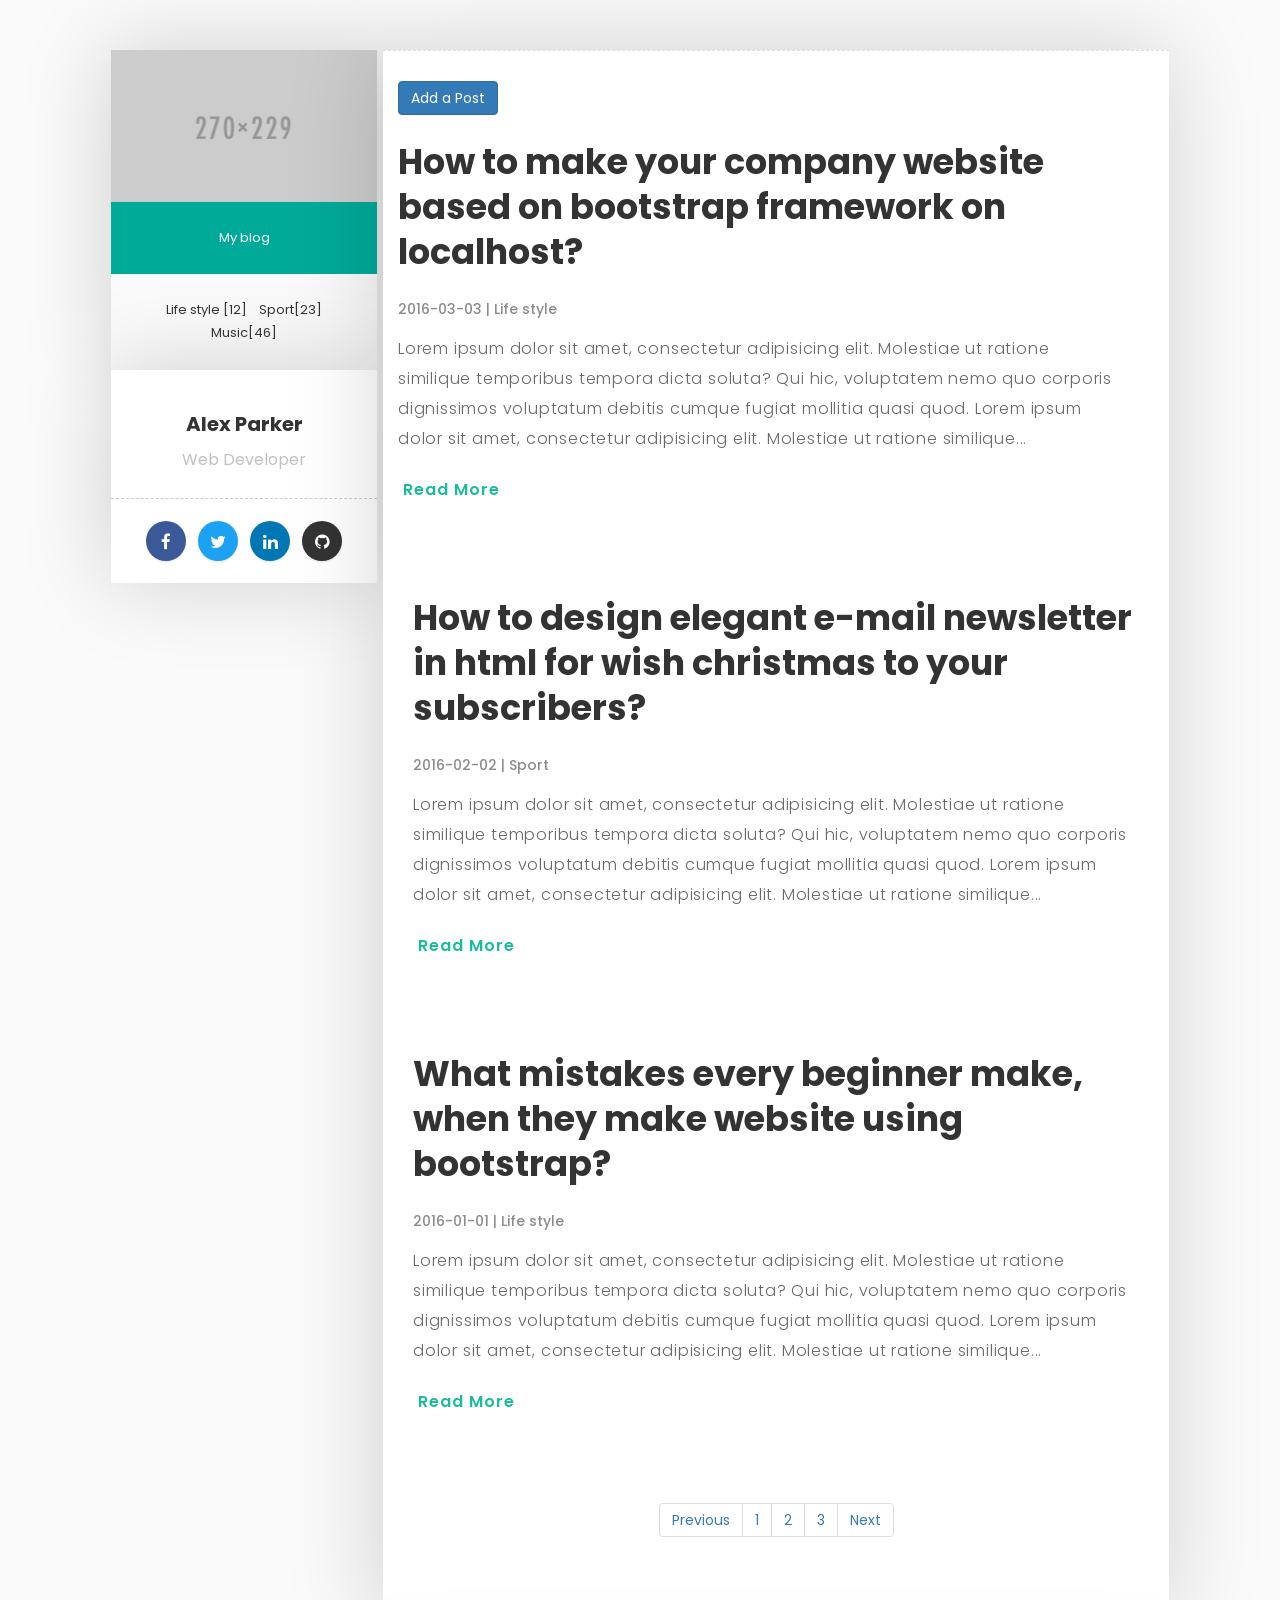
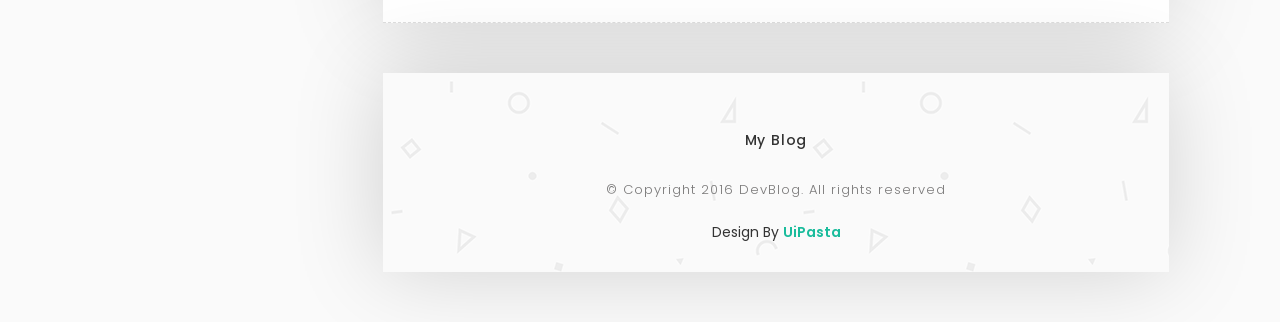
==== commit 69afc6d3: "Intégration template + partials" ====
--- a/document/template/index.html
+++ b/document/template/index.html
@@ -141,10 +141,7 @@
                     </p>
                     <a
                       href="single.html"
-                      class="
-                        button button-style button-anim
-                        fa fa-long-arrow-right
-                      "
+                      class="button button-style button-anim fa fa-long-arrow-right"
                       ><span>Read More</span></a
                     >
                   </div>
@@ -173,10 +170,7 @@
                     </p>
                     <a
                       href="single.html"
-                      class="
-                        button button-style button-anim
-                        fa fa-long-arrow-right
-                      "
+                      class="button button-style button-anim fa fa-long-arrow-right"
                       ><span>Read More</span></a
                     >
                   </div>
@@ -205,25 +199,34 @@
                     </p>
                     <a
                       href="single.html"
-                      class="
-                        button button-style button-anim
-                        fa fa-long-arrow-right
-                      "
+                      class="button button-style button-anim fa fa-long-arrow-right"
                       ><span>Read More</span></a
                     >
                   </div>
                   <!-- Blog Post End -->
 
-                  <nav aria-label="Page navigation example" style="text-align: center;">
+                  <nav
+                    aria-label="Page navigation example"
+                    style="text-align: center"
+                  >
                     <ul class="pagination">
-                      <li class="page-item"><a class="page-link" href="#">Previous</a></li>
-                      <li class="page-item"><a class="page-link" href="#">1</a></li>
-                      <li class="page-item"><a class="page-link" href="#">2</a></li>
-                      <li class="page-item"><a class="page-link" href="#">3</a></li>
-                      <li class="page-item"><a class="page-link" href="#">Next</a></li>
+                      <li class="page-item">
+                        <a class="page-link" href="#">Previous</a>
+                      </li>
+                      <li class="page-item">
+                        <a class="page-link" href="#">1</a>
+                      </li>
+                      <li class="page-item">
+                        <a class="page-link" href="#">2</a>
+                      </li>
+                      <li class="page-item">
+                        <a class="page-link" href="#">3</a>
+                      </li>
+                      <li class="page-item">
+                        <a class="page-link" href="#">Next</a>
+                      </li>
                     </ul>
                   </nav>
-
                 </div>
               </div>
             </div>
